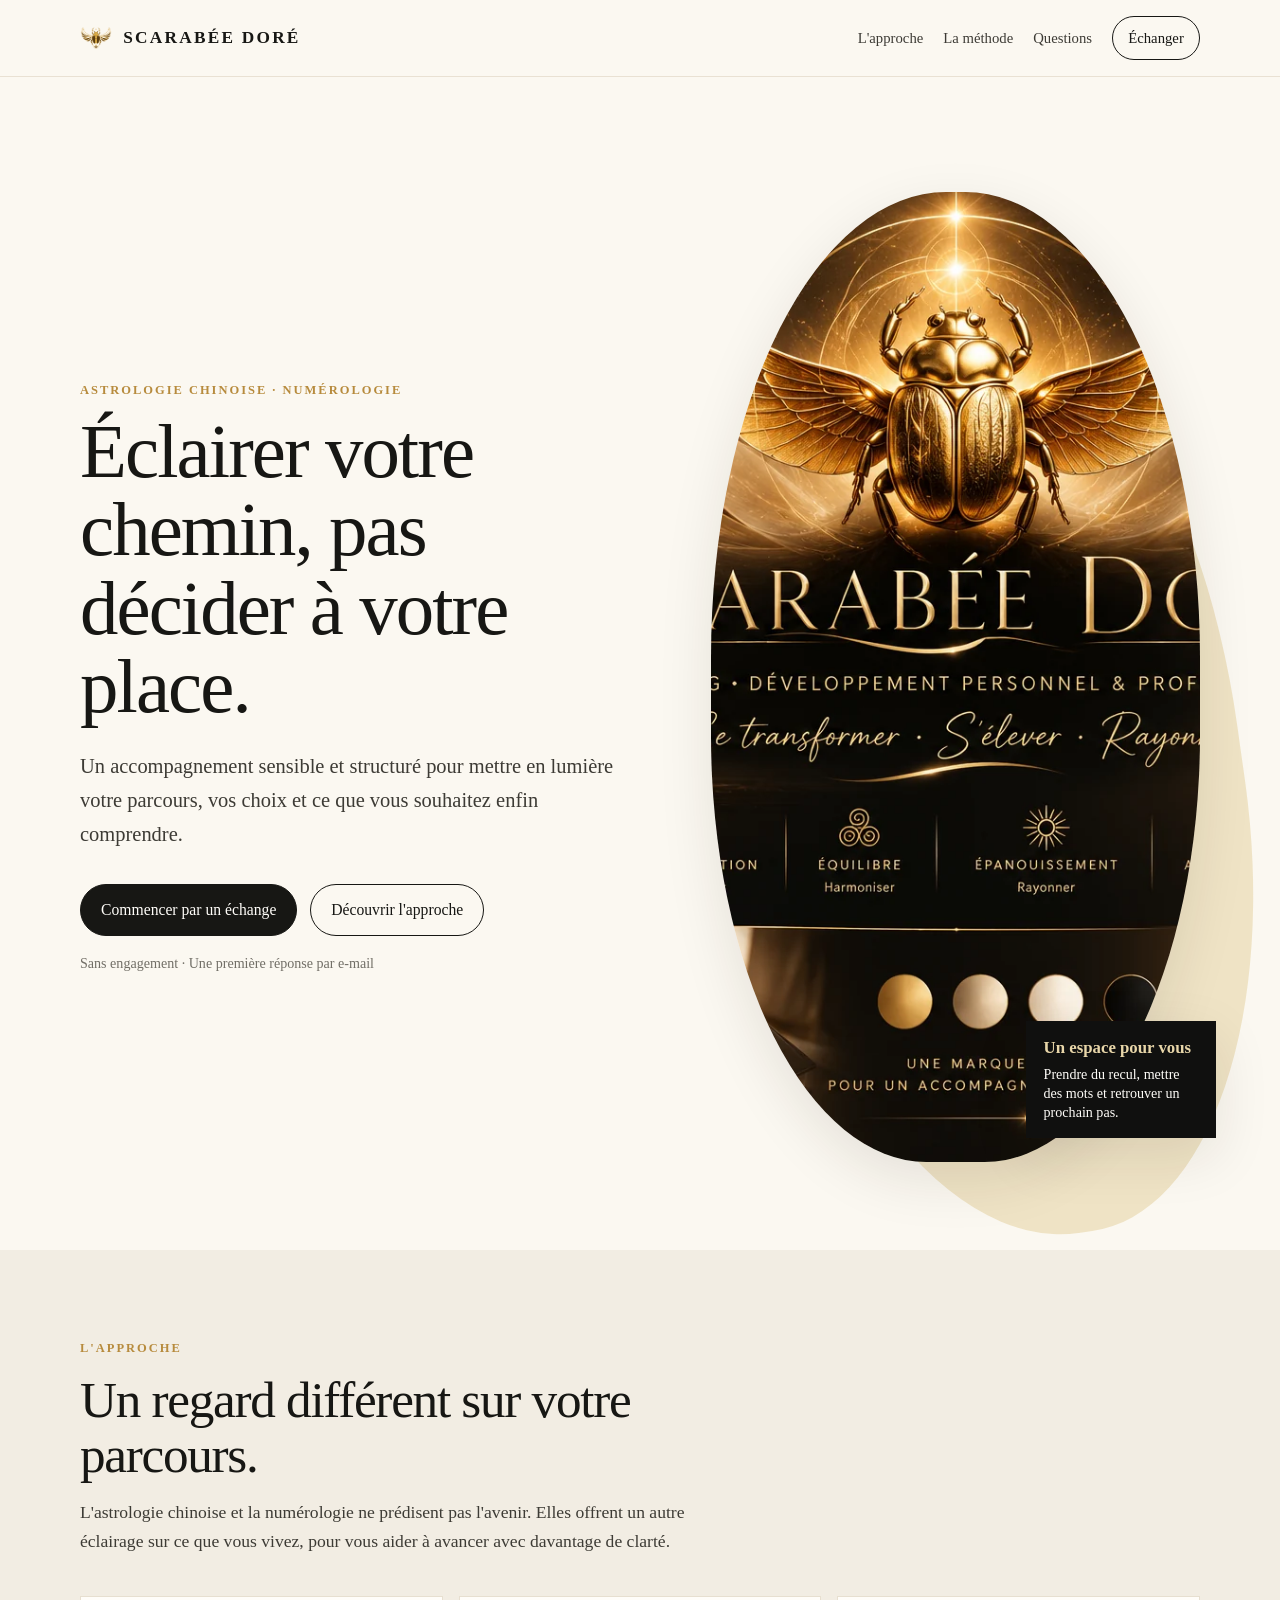
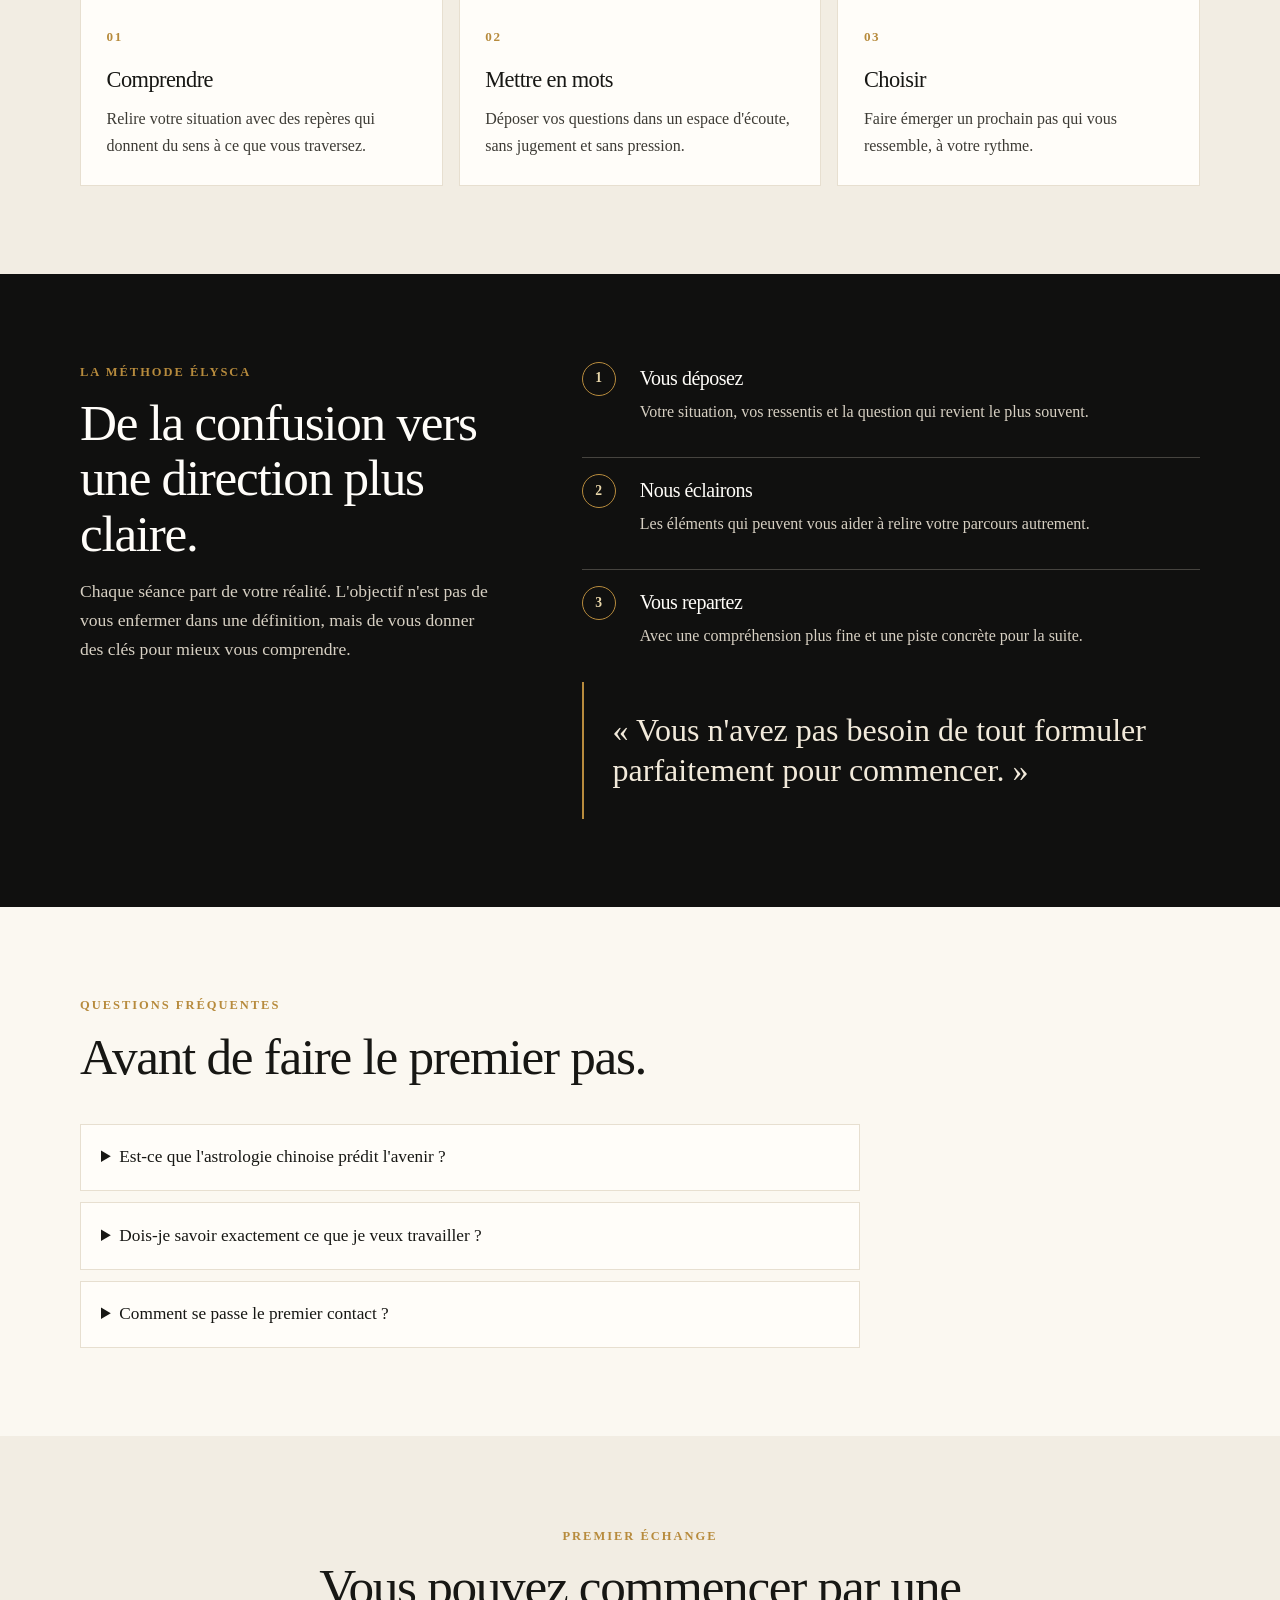
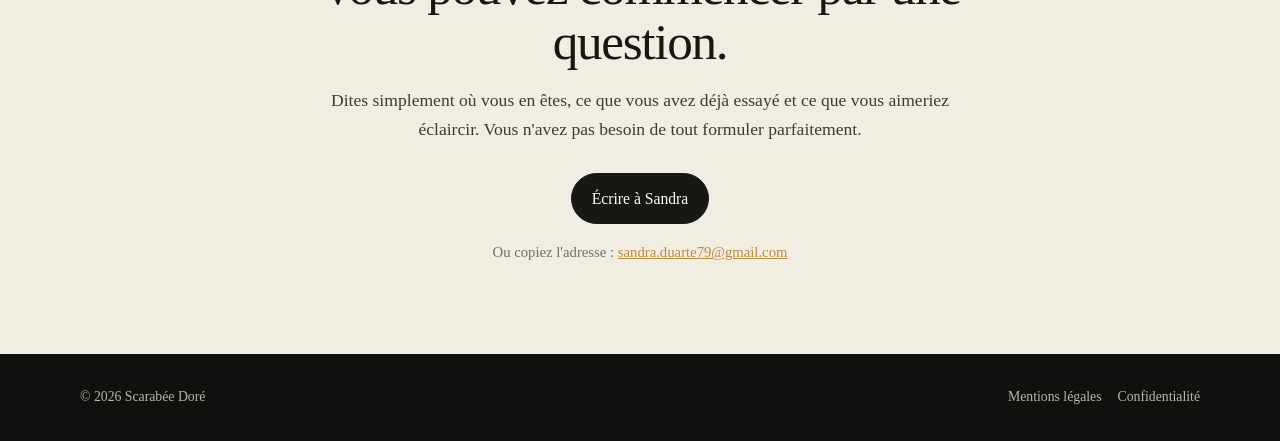
==== index.html @ 7c67c853 "Perfectionne la vitrine Scarabée Doré" ====
<!DOCTYPE html>
<html lang="fr">
<head>
  <meta charset="UTF-8">
  <meta name="viewport" content="width=device-width, initial-scale=1.0">
  <title>Scarabée Doré — Éclairer votre chemin</title>
  <meta name="description" content="Scarabée Doré vous accompagne avec l'astrologie chinoise et la numérologie pour mettre en lumière votre parcours, vos choix et vos prochaines étapes.">
  <meta name="theme-color" content="#10100f">
  <meta property="og:title" content="Scarabée Doré — Éclairer votre chemin">
  <meta property="og:description" content="Un accompagnement sensible et structuré pour mieux comprendre où vous en êtes et ce que vous souhaitez éclaircir.">
  <meta property="og:type" content="website">
  <meta property="og:url" content="https://scarabeedore.github.io/">
  <meta property="og:image" content="https://scarabeedore.github.io/assets/scarabee-univers.webp">
  <meta name="twitter:card" content="summary_large_image">
  <link rel="canonical" href="https://scarabeedore.github.io/">
  <link rel="icon" href="assets/scarabee-icon.png" type="image/png">

  <style>
    :root {
      --ink: #171714;
      --ink-soft: #3d3b35;
      --muted: #716e66;
      --gold: #b78b3d;
      --gold-light: #e8d6a9;
      --cream: #fbf8f1;
      --paper: #fffdf9;
      --line: #e7dfd0;
      --dark: #10100f;
      --max: 1120px;
      --shadow: 0 18px 55px rgba(37, 28, 15, .10);
    }

    *, *::before, *::after { box-sizing: border-box; }
    html { scroll-behavior: smooth; }
    body {
      margin: 0;
      color: var(--ink);
      background: var(--cream);
      font-family: Georgia, 'Times New Roman', serif;
      line-height: 1.65;
      text-rendering: optimizeLegibility;
    }
    img { max-width: 100%; display: block; }
    a { color: inherit; }
    a:focus-visible, button:focus-visible, summary:focus-visible {
      outline: 3px solid var(--gold);
      outline-offset: 4px;
    }
    .skip-link {
      position: absolute;
      top: -4rem;
      left: 1rem;
      z-index: 10;
      padding: .7rem 1rem;
      background: var(--gold);
      color: var(--dark);
      text-decoration: none;
      font-weight: 700;
    }
    .skip-link:focus { top: 1rem; }
    .container { width: min(var(--max), calc(100% - 2.5rem)); margin: 0 auto; }

    .site-header {
      position: sticky;
      top: 0;
      z-index: 5;
      background: rgba(251, 248, 241, .92);
      border-bottom: 1px solid rgba(231, 223, 208, .9);
      backdrop-filter: blur(12px);
    }
    .header-inner {
      min-height: 76px;
      display: flex;
      align-items: center;
      justify-content: space-between;
      gap: 1.5rem;
    }
    .brand {
      display: inline-flex;
      align-items: center;
      gap: .7rem;
      color: var(--ink);
      text-decoration: none;
      font-size: 1.08rem;
      font-weight: 700;
      letter-spacing: .13em;
      text-transform: uppercase;
      white-space: nowrap;
    }
    .brand img { width: 32px; height: 32px; object-fit: contain; }
    .main-nav { display: flex; align-items: center; gap: 1.25rem; font-size: .92rem; }
    .main-nav a { color: var(--ink-soft); text-decoration: none; }
    .main-nav a:hover { color: var(--gold); }
    .nav-cta {
      padding: .55rem .95rem;
      border: 1px solid var(--ink);
      border-radius: 999px;
      color: var(--ink) !important;
    }
    .nav-cta:hover { background: var(--ink); color: var(--cream) !important; }

    .hero { padding: clamp(4rem, 9vw, 8rem) 0 5.5rem; overflow: hidden; }
    .hero-grid { display: grid; grid-template-columns: 1.05fr .95fr; align-items: center; gap: clamp(2.5rem, 7vw, 6rem); }
    .eyebrow {
      margin: 0 0 .8rem;
      color: var(--gold);
      font-size: .78rem;
      font-weight: 700;
      letter-spacing: .16em;
      text-transform: uppercase;
    }
    h1, h2, h3 { font-weight: 400; letter-spacing: -.025em; }
    h1 { max-width: 720px; margin: 0; font-size: clamp(2.7rem, 6vw, 5.3rem); line-height: 1.02; }
    .hero-copy { max-width: 620px; margin: 1.5rem 0 0; color: var(--ink-soft); font-size: clamp(1.08rem, 2vw, 1.28rem); }
    .hero-actions { display: flex; flex-wrap: wrap; gap: .8rem; margin-top: 2rem; }
    .button {
      display: inline-flex;
      align-items: center;
      justify-content: center;
      min-height: 48px;
      padding: .75rem 1.25rem;
      border: 1px solid var(--ink);
      border-radius: 999px;
      text-decoration: none;
      font: inherit;
      font-size: .98rem;
      transition: transform .2s ease, background .2s ease, color .2s ease;
    }
    .button:hover { transform: translateY(-2px); }
    .button-primary { background: var(--ink); color: var(--paper); }
    .button-primary:hover { background: var(--gold); border-color: var(--gold); color: var(--dark); }
    .button-secondary { color: var(--ink); }
    .button-secondary:hover { background: var(--paper); }
    .hero-note { margin: 1rem 0 0; color: var(--muted); font-size: .88rem; }
    .hero-art { position: relative; }
    .hero-art::before { content: ''; position: absolute; inset: 8% -8% -8% 8%; background: var(--gold-light); border-radius: 48% 52% 45% 55%; transform: rotate(-8deg); opacity: .6; }
    .hero-art img { position: relative; width: 100%; aspect-ratio: 1 / 1.08; object-fit: cover; border-radius: 48% 48% 44% 44%; box-shadow: var(--shadow); }
    .hero-badge { position: absolute; right: -1rem; bottom: 1.5rem; z-index: 1; max-width: 190px; padding: 1rem 1.1rem; background: var(--dark); color: var(--paper); font-size: .88rem; line-height: 1.35; box-shadow: var(--shadow); }
    .hero-badge strong { display: block; margin-bottom: .35rem; color: var(--gold-light); font-size: 1.05rem; }

    .section { padding: 5.5rem 0; }
    .section-tinted { background: #f2ede3; }
    .section-dark { background: var(--dark); color: var(--paper); }
    .section-heading { max-width: 680px; margin-bottom: 2.5rem; }
    h2 { margin: 0; font-size: clamp(2rem, 4vw, 3.2rem); line-height: 1.08; }
    .lead { max-width: 650px; margin: 1rem 0 0; color: var(--ink-soft); font-size: 1.1rem; }
    .section-dark .lead { color: #d7d0c3; }
    .cards { display: grid; grid-template-columns: repeat(3, 1fr); gap: 1rem; }
    .card { padding: 1.6rem; background: var(--paper); border: 1px solid var(--line); }
    .card-number { color: var(--gold); font-size: .82rem; font-weight: 700; letter-spacing: .12em; }
    .card h3 { margin: .8rem 0 .45rem; font-size: 1.4rem; }
    .card p { margin: 0; color: var(--ink-soft); }
    .method-grid { display: grid; grid-template-columns: .8fr 1.2fr; gap: clamp(2rem, 7vw, 7rem); align-items: start; }
    .method-list { display: grid; gap: 1rem; }
    .method-step { display: grid; grid-template-columns: 42px 1fr; gap: 1rem; padding: 1rem 0; border-top: 1px solid rgba(231, 223, 208, .25); }
    .method-step:first-child { border-top: 0; padding-top: 0; }
    .method-step b { display: grid; width: 34px; height: 34px; place-items: center; border: 1px solid var(--gold); border-radius: 50%; color: var(--gold-light); font-size: .85rem; }
    .method-step h3 { margin: 0 0 .25rem; font-size: 1.25rem; }
    .method-step p { margin: 0; color: #d7d0c3; }
    .quote { margin: 0; padding: 1.8rem; border-left: 2px solid var(--gold); color: #f2eadb; font-size: clamp(1.35rem, 3vw, 2rem); line-height: 1.25; }

    .faq { max-width: 780px; display: grid; gap: .7rem; }
    details { padding: 1.15rem 1.25rem; background: var(--paper); border: 1px solid var(--line); }
    summary { cursor: pointer; font-size: 1.08rem; }
    details p { margin: .8rem 0 0; color: var(--ink-soft); }
    .contact { padding: clamp(3.5rem, 7vw, 6rem) 0; text-align: center; }
    .contact .section-heading { margin: 0 auto 1.8rem; }
    .contact .lead { margin-left: auto; margin-right: auto; }
    .contact-email { margin: 1rem 0 0; color: var(--muted); font-size: .92rem; }
    .copy-email { padding: 0; border: 0; background: transparent; color: var(--gold); cursor: pointer; font: inherit; text-decoration: underline; }
    .copy-email:hover { color: var(--ink); }

    footer { padding: 2rem 0; background: var(--dark); color: #bcb5a8; font-size: .86rem; }
    .footer-inner { display: flex; justify-content: space-between; gap: 1rem; align-items: center; }
    footer p { margin: 0; }
    footer nav { display: flex; gap: 1rem; }
    footer a { color: inherit; text-decoration: none; }
    footer a:hover { color: var(--gold-light); }

    @media (max-width: 800px) {
      .main-nav a:not(.nav-cta) { display: none; }
      .hero-grid, .method-grid { grid-template-columns: 1fr; }
      .hero { padding-top: 4rem; }
      .hero-art { max-width: 520px; margin: 1rem auto 0; }
      .cards { grid-template-columns: 1fr; }
      .card { padding: 1.35rem; }
    }
    @media (max-width: 520px) {
      .container { width: min(var(--max), calc(100% - 1.5rem)); }
      .header-inner { min-height: 68px; }
      .brand { font-size: .9rem; letter-spacing: .1em; }
      .brand img { width: 27px; height: 27px; }
      .nav-cta { padding: .45rem .7rem; font-size: .82rem; }
      .hero-actions .button { width: 100%; }
      .hero-badge { right: .5rem; bottom: .75rem; }
      .footer-inner { align-items: flex-start; flex-direction: column; }
    }
    @media (prefers-reduced-motion: reduce) {
      html { scroll-behavior: auto; }
      .button { transition: none; }
      .button:hover { transform: none; }
    }
  </style>

  <script type="application/ld+json">
  {
    "@context": "https://schema.org",
    "@type": "ProfessionalService",
    "name": "Scarabée Doré",
    "url": "https://scarabeedore.github.io/",
    "email": "sandra.duarte79@gmail.com",
    "description": "Accompagnement en astrologie chinoise et numérologie."
  }
  </script>
</head>
<body>
  <a class="skip-link" href="#contenu">Aller au contenu</a>

  <header class="site-header">
    <div class="container header-inner">
      <a class="brand" href="index.html" aria-label="Scarabée Doré, accueil">
        <img src="assets/scarabee-icon.png" alt="">
        <span>Scarabée Doré</span>
      </a>
      <nav class="main-nav" aria-label="Navigation principale">
        <a href="#approche">L'approche</a>
        <a href="#methode">La méthode</a>
        <a href="#faq">Questions</a>
        <a class="nav-cta" href="#contact">Échanger</a>
      </nav>
    </div>
  </header>

  <main id="contenu">
    <section class="hero" aria-labelledby="hero-title">
      <div class="container hero-grid">
        <div>
          <p class="eyebrow">Astrologie chinoise · Numérologie</p>
          <h1 id="hero-title">Éclairer votre chemin, pas décider à votre place.</h1>
          <p class="hero-copy">Un accompagnement sensible et structuré pour mettre en lumière votre parcours, vos choix et ce que vous souhaitez enfin comprendre.</p>
          <div class="hero-actions">
            <a class="button button-primary" href="mailto:sandra.duarte79@gmail.com?subject=Premier%20%C3%A9change%20Scarab%C3%A9e%20Dor%C3%A9&body=Bonjour%20Sandra%2C%0A%0AJe%20vous%20%C3%A9cris%20suite%20%C3%A0%20la%20lecture%20de%20votre%20site.%0A%0AO%C3%B9%20j'en%20suis%20aujourd'hui%20%3A%0ACe%20que%20j'aimerais%20%C3%A9claircir%20%3A%0A%0A%C3%80%20bient%C3%B4t%2C">Commencer par un échange</a>
            <a class="button button-secondary" href="#approche">Découvrir l'approche</a>
          </div>
          <p class="hero-note">Sans engagement · Une première réponse par e-mail</p>
        </div>
        <div class="hero-art">
          <img src="assets/scarabee-univers.webp" alt="Univers visuel de Scarabée Doré" width="900" height="970">
          <div class="hero-badge"><strong>Un espace pour vous</strong>Prendre du recul, mettre des mots et retrouver un prochain pas.</div>
        </div>
      </div>
    </section>

    <section id="approche" class="section section-tinted" aria-labelledby="approche-title">
      <div class="container">
        <div class="section-heading">
          <p class="eyebrow">L'approche</p>
          <h2 id="approche-title">Un regard différent sur votre parcours.</h2>
          <p class="lead">L'astrologie chinoise et la numérologie ne prédisent pas l'avenir. Elles offrent un autre éclairage sur ce que vous vivez, pour vous aider à avancer avec davantage de clarté.</p>
        </div>
        <div class="cards">
          <article class="card"><span class="card-number">01</span><h3>Comprendre</h3><p>Relire votre situation avec des repères qui donnent du sens à ce que vous traversez.</p></article>
          <article class="card"><span class="card-number">02</span><h3>Mettre en mots</h3><p>Déposer vos questions dans un espace d'écoute, sans jugement et sans pression.</p></article>
          <article class="card"><span class="card-number">03</span><h3>Choisir</h3><p>Faire émerger un prochain pas qui vous ressemble, à votre rythme.</p></article>
        </div>
      </div>
    </section>

    <section id="methode" class="section section-dark" aria-labelledby="methode-title">
      <div class="container method-grid">
        <div>
          <p class="eyebrow">La méthode ÉLYSCA</p>
          <h2 id="methode-title">De la confusion vers une direction plus claire.</h2>
          <p class="lead">Chaque séance part de votre réalité. L'objectif n'est pas de vous enfermer dans une définition, mais de vous donner des clés pour mieux vous comprendre.</p>
        </div>
        <div class="method-list">
          <div class="method-step"><b>1</b><div><h3>Vous déposez</h3><p>Votre situation, vos ressentis et la question qui revient le plus souvent.</p></div></div>
          <div class="method-step"><b>2</b><div><h3>Nous éclairons</h3><p>Les éléments qui peuvent vous aider à relire votre parcours autrement.</p></div></div>
          <div class="method-step"><b>3</b><div><h3>Vous repartez</h3><p>Avec une compréhension plus fine et une piste concrète pour la suite.</p></div></div>
          <blockquote class="quote">« Vous n'avez pas besoin de tout formuler parfaitement pour commencer. »</blockquote>
        </div>
      </div>
    </section>

    <section id="faq" class="section" aria-labelledby="faq-title">
      <div class="container">
        <div class="section-heading">
          <p class="eyebrow">Questions fréquentes</p>
          <h2 id="faq-title">Avant de faire le premier pas.</h2>
        </div>
        <div class="faq">
          <details><summary>Est-ce que l'astrologie chinoise prédit l'avenir ?</summary><p>Non. Elle sert ici de grille de lecture et de réflexion. Vous restez libre de vos décisions et de votre chemin.</p></details>
          <details><summary>Dois-je savoir exactement ce que je veux travailler ?</summary><p>Non. Quelques lignes sur ce que vous vivez ou ce que vous aimeriez éclaircir suffisent pour commencer.</p></details>
          <details><summary>Comment se passe le premier contact ?</summary><p>Vous pouvez écrire par e-mail. Une réponse vous sera apportée avec les modalités adaptées avant tout engagement.</p></details>
        </div>
      </div>
    </section>

    <section id="contact" class="contact section-tinted" aria-labelledby="contact-title">
      <div class="container">
        <div class="section-heading">
          <p class="eyebrow">Premier échange</p>
          <h2 id="contact-title">Vous pouvez commencer par une question.</h2>
          <p class="lead">Dites simplement où vous en êtes, ce que vous avez déjà essayé et ce que vous aimeriez éclaircir. Vous n'avez pas besoin de tout formuler parfaitement.</p>
        </div>
        <a class="button button-primary" href="mailto:sandra.duarte79@gmail.com?subject=Premier%20%C3%A9change%20Scarab%C3%A9e%20Dor%C3%A9&body=Bonjour%20Sandra%2C%0A%0AJe%20vous%20%C3%A9cris%20suite%20%C3%A0%20la%20lecture%20de%20votre%20site.%0A%0AO%C3%B9%20j'en%20suis%20aujourd'hui%20%3A%0ACe%20que%20j'aimerais%20%C3%A9claircir%20%3A%0A%0A%C3%80%20bient%C3%B4t%2C">Écrire à Sandra</a>
        <p class="contact-email">Ou copiez l'adresse : <button type="button" class="copy-email" data-email="sandra.duarte79@gmail.com">sandra.duarte79@gmail.com</button></p>
      </div>
    </section>
  </main>

  <footer>
    <div class="container footer-inner">
      <p>© <span id="year">2026</span> Scarabée Doré</p>
      <nav aria-label="Liens secondaires"><a href="mentions-legales.html">Mentions légales</a><a href="confidentialite.html">Confidentialité</a></nav>
    </div>
  </footer>

  <script>
    document.getElementById('year').textContent = new Date().getFullYear();
    document.querySelectorAll('.copy-email').forEach(function (button) {
      button.addEventListener('click', function () {
        var email = button.dataset.email;
        var copied = function () {
          var original = button.textContent;
          button.textContent = 'Adresse copiée !';
          setTimeout(function () { button.textContent = original; }, 2000);
        };
        if (navigator.clipboard && window.isSecureContext) {
          navigator.clipboard.writeText(email).then(copied).catch(function () { window.prompt('Copiez cette adresse :', email); });
        } else {
          window.prompt('Copiez cette adresse :', email);
        }
      });
    });
  </script>
</body>
</html>
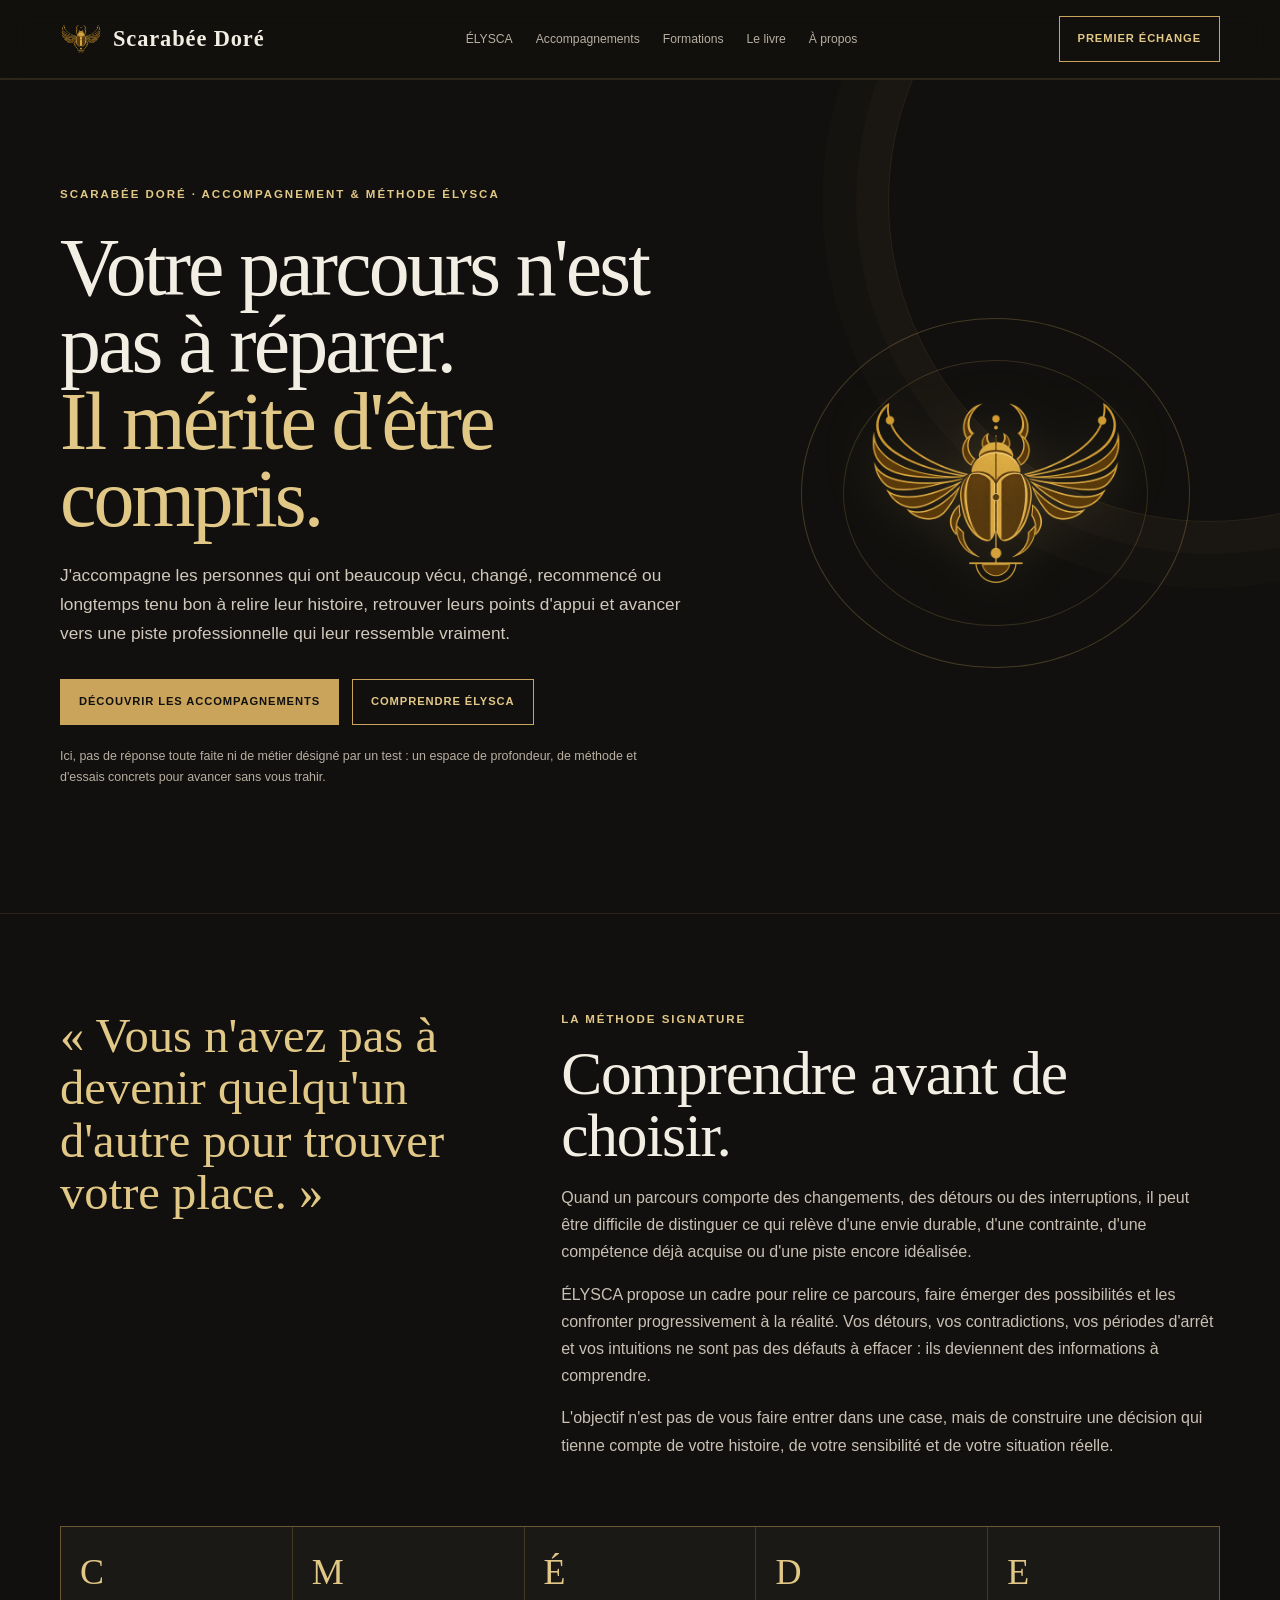
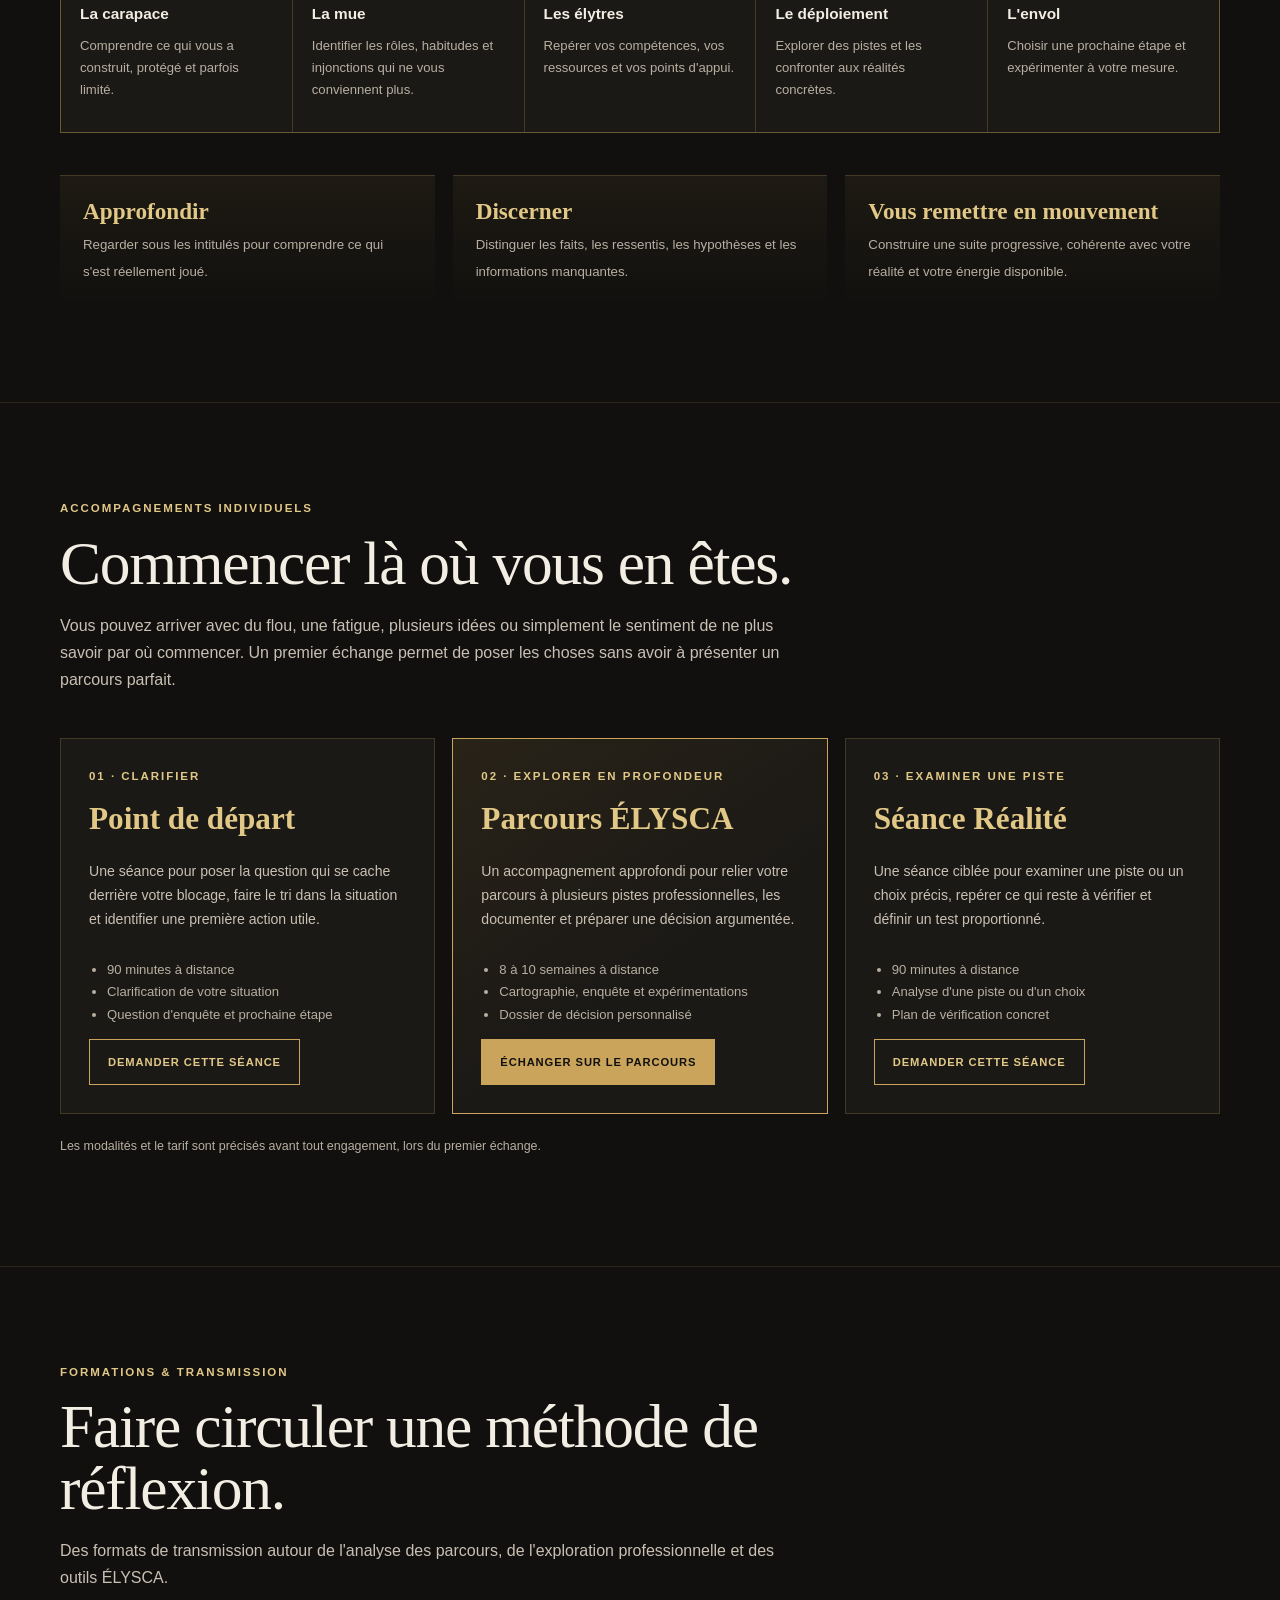
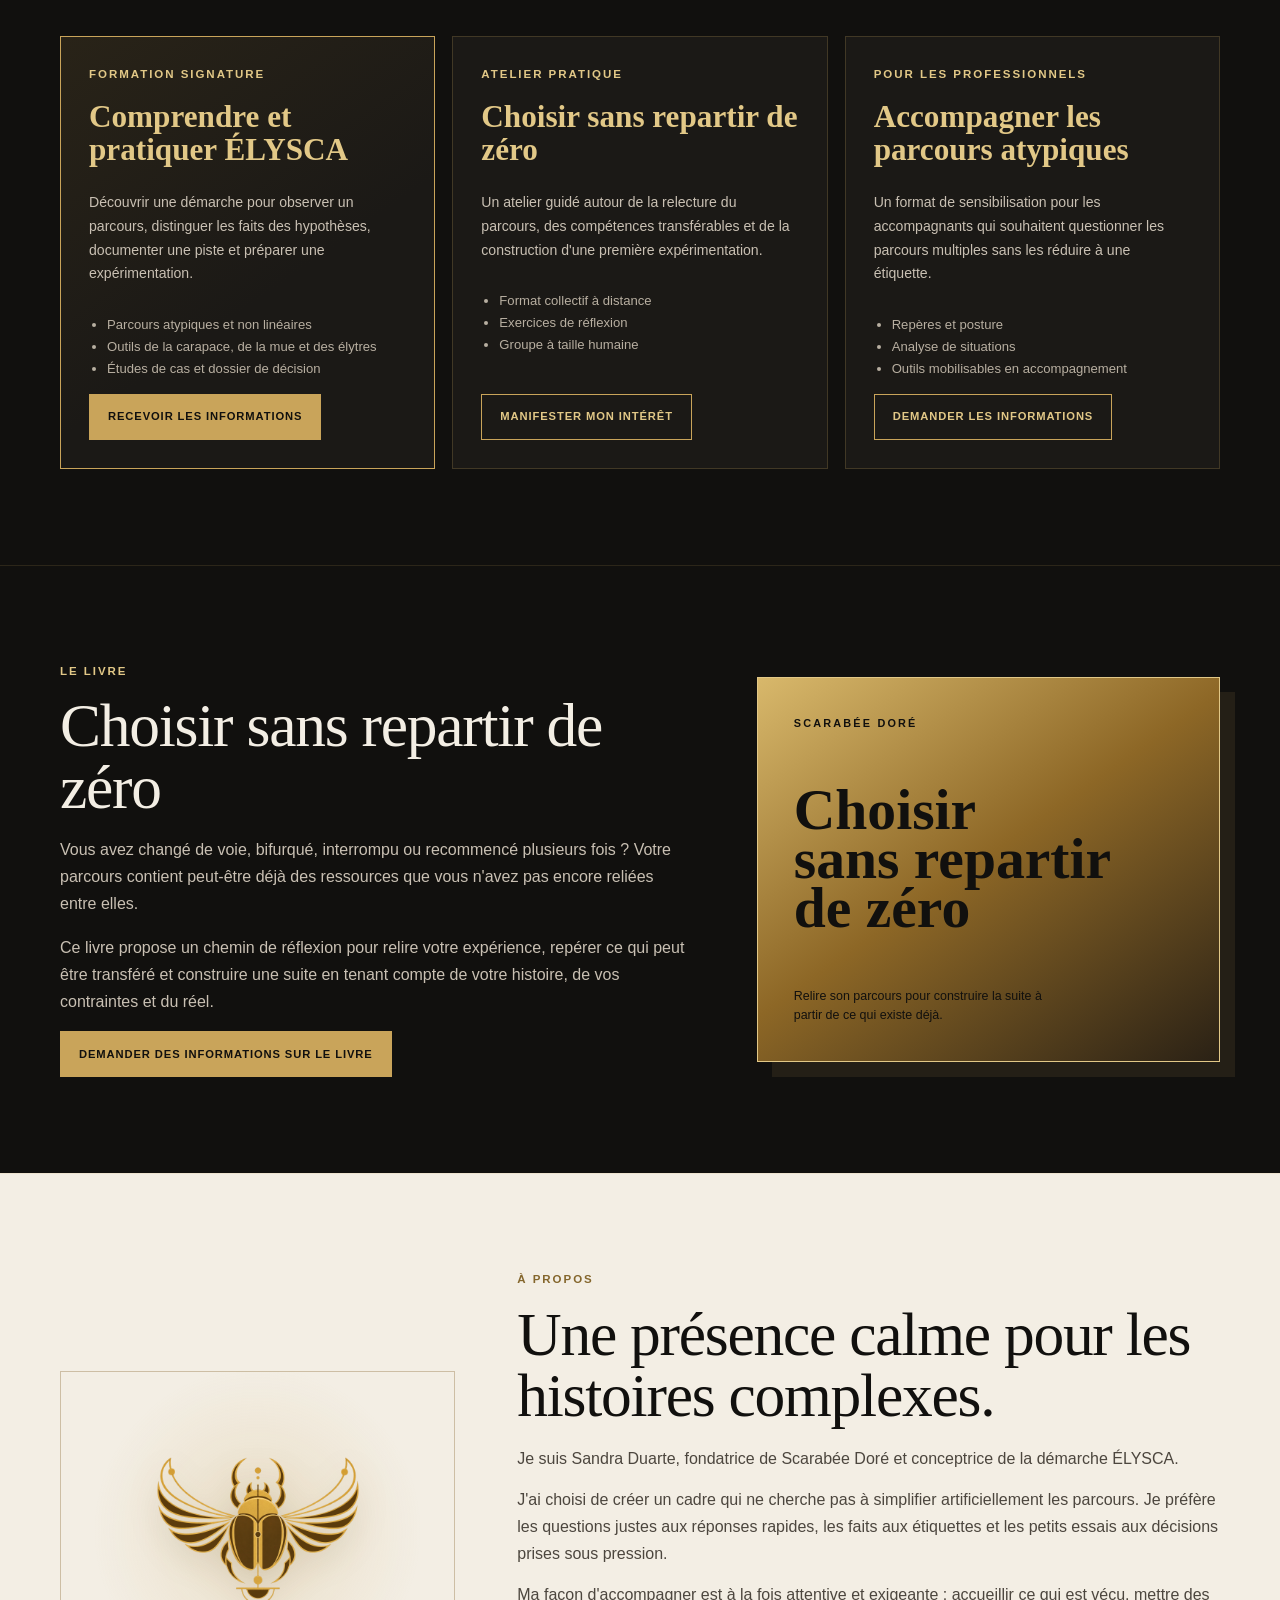
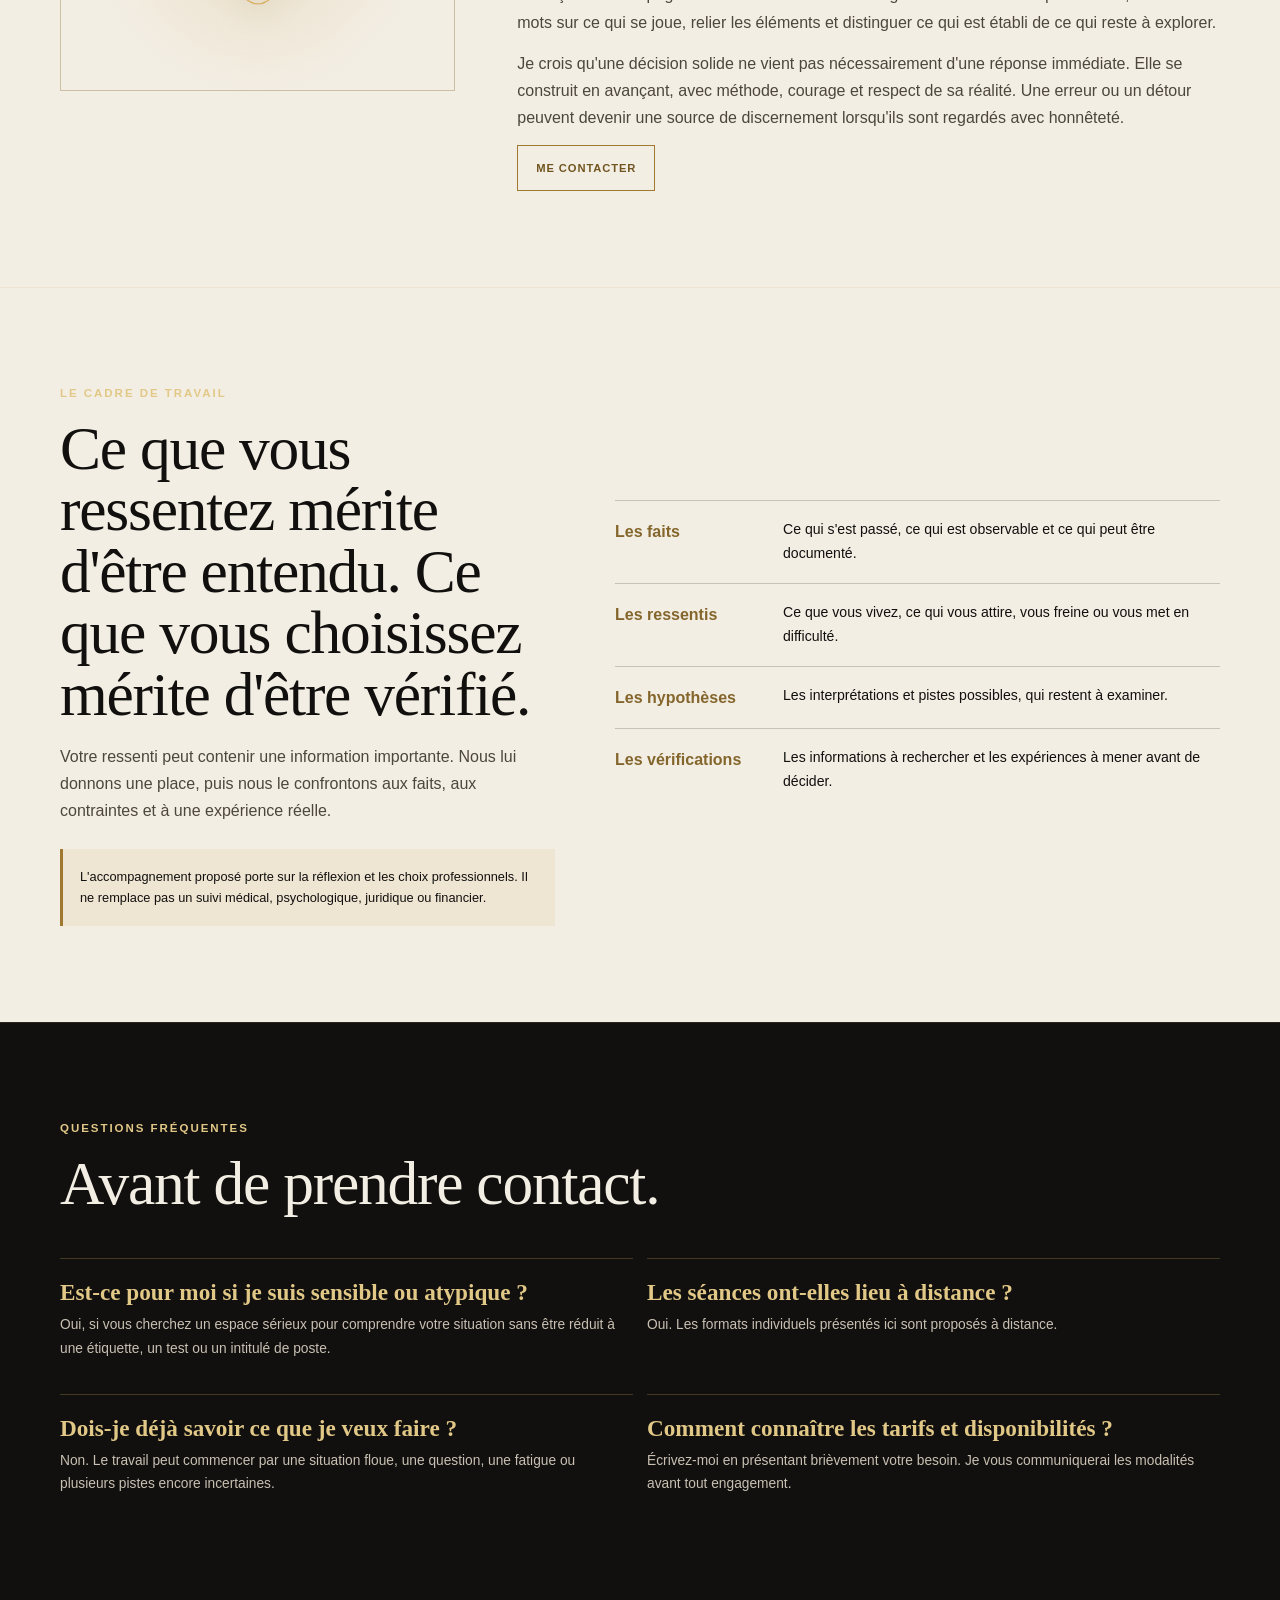
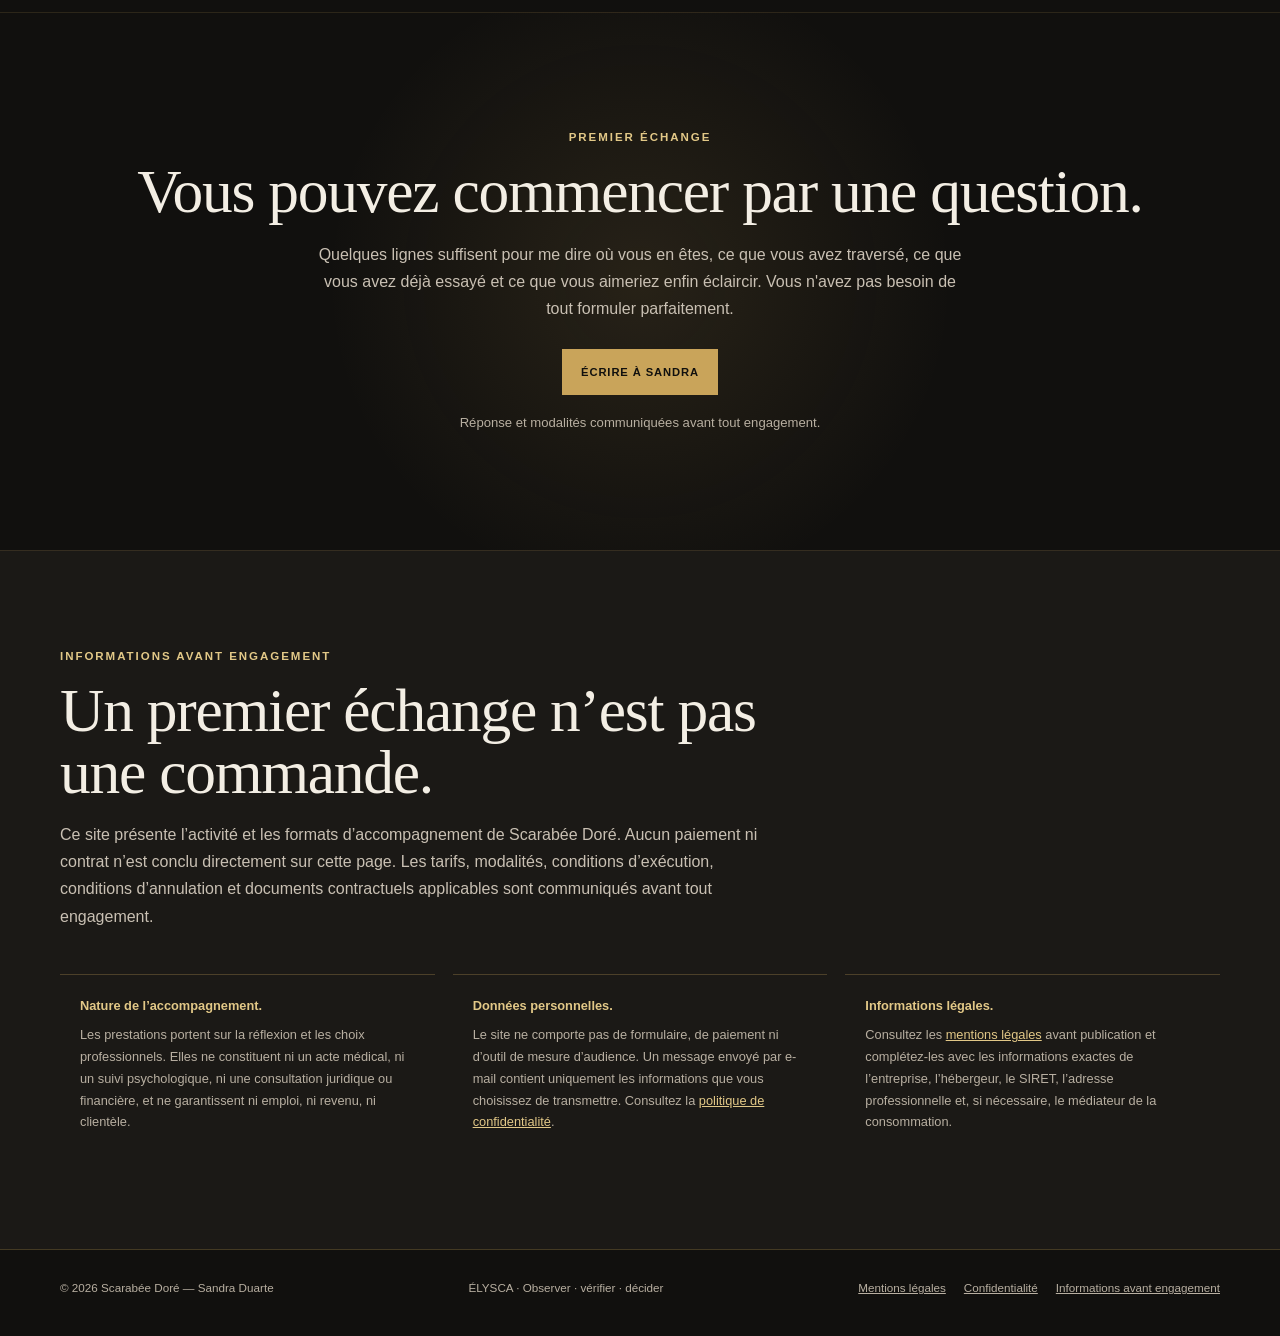
==== commit b423530c: "Restaure le site profil depuis l archive" ====
--- a/index.html
+++ b/index.html
@@ -1,338 +1,161 @@
-<!DOCTYPE html>
+<!doctype html>
 <html lang="fr">
 <head>
-  <meta charset="UTF-8">
-  <meta name="viewport" content="width=device-width, initial-scale=1.0">
-  <title>Scarabée Doré — Éclairer votre chemin</title>
-  <meta name="description" content="Scarabée Doré vous accompagne avec l'astrologie chinoise et la numérologie pour mettre en lumière votre parcours, vos choix et vos prochaines étapes.">
-  <meta name="theme-color" content="#10100f">
-  <meta property="og:title" content="Scarabée Doré — Éclairer votre chemin">
-  <meta property="og:description" content="Un accompagnement sensible et structuré pour mieux comprendre où vous en êtes et ce que vous souhaitez éclaircir.">
-  <meta property="og:type" content="website">
-  <meta property="og:url" content="https://scarabeedore.github.io/">
-  <meta property="og:image" content="https://scarabeedore.github.io/assets/scarabee-univers.webp">
-  <meta name="twitter:card" content="summary_large_image">
-  <link rel="canonical" href="https://scarabeedore.github.io/">
-  <link rel="icon" href="assets/scarabee-icon.png" type="image/png">
-
+  <meta charset="utf-8">
+  <meta name="viewport" content="width=device-width, initial-scale=1">
+  <meta name="description" content="Scarabée Doré accompagne les parcours professionnels atypiques avec ÉLYSCA : comprendre son parcours, explorer des pistes et décider à partir d'éléments concrets.">
+  <meta name="theme-color" content="#11100e">
+  <title>Scarabée Doré — Comprendre avant de choisir</title>
+  <link rel="icon" type="image/png" href="assets/scarabee-icon.png">
   <style>
-    :root {
-      --ink: #171714;
-      --ink-soft: #3d3b35;
-      --muted: #716e66;
-      --gold: #b78b3d;
-      --gold-light: #e8d6a9;
-      --cream: #fbf8f1;
-      --paper: #fffdf9;
-      --line: #e7dfd0;
-      --dark: #10100f;
-      --max: 1120px;
-      --shadow: 0 18px 55px rgba(37, 28, 15, .10);
-    }
-
-    *, *::before, *::after { box-sizing: border-box; }
-    html { scroll-behavior: smooth; }
-    body {
-      margin: 0;
-      color: var(--ink);
-      background: var(--cream);
-      font-family: Georgia, 'Times New Roman', serif;
-      line-height: 1.65;
-      text-rendering: optimizeLegibility;
-    }
-    img { max-width: 100%; display: block; }
-    a { color: inherit; }
-    a:focus-visible, button:focus-visible, summary:focus-visible {
-      outline: 3px solid var(--gold);
-      outline-offset: 4px;
-    }
-    .skip-link {
-      position: absolute;
-      top: -4rem;
-      left: 1rem;
-      z-index: 10;
-      padding: .7rem 1rem;
-      background: var(--gold);
-      color: var(--dark);
-      text-decoration: none;
-      font-weight: 700;
-    }
-    .skip-link:focus { top: 1rem; }
-    .container { width: min(var(--max), calc(100% - 2.5rem)); margin: 0 auto; }
-
-    .site-header {
-      position: sticky;
-      top: 0;
-      z-index: 5;
-      background: rgba(251, 248, 241, .92);
-      border-bottom: 1px solid rgba(231, 223, 208, .9);
-      backdrop-filter: blur(12px);
-    }
-    .header-inner {
-      min-height: 76px;
-      display: flex;
-      align-items: center;
-      justify-content: space-between;
-      gap: 1.5rem;
-    }
-    .brand {
-      display: inline-flex;
-      align-items: center;
-      gap: .7rem;
-      color: var(--ink);
-      text-decoration: none;
-      font-size: 1.08rem;
-      font-weight: 700;
-      letter-spacing: .13em;
-      text-transform: uppercase;
-      white-space: nowrap;
-    }
-    .brand img { width: 32px; height: 32px; object-fit: contain; }
-    .main-nav { display: flex; align-items: center; gap: 1.25rem; font-size: .92rem; }
-    .main-nav a { color: var(--ink-soft); text-decoration: none; }
-    .main-nav a:hover { color: var(--gold); }
-    .nav-cta {
-      padding: .55rem .95rem;
-      border: 1px solid var(--ink);
-      border-radius: 999px;
-      color: var(--ink) !important;
-    }
-    .nav-cta:hover { background: var(--ink); color: var(--cream) !important; }
-
-    .hero { padding: clamp(4rem, 9vw, 8rem) 0 5.5rem; overflow: hidden; }
-    .hero-grid { display: grid; grid-template-columns: 1.05fr .95fr; align-items: center; gap: clamp(2.5rem, 7vw, 6rem); }
-    .eyebrow {
-      margin: 0 0 .8rem;
-      color: var(--gold);
-      font-size: .78rem;
-      font-weight: 700;
-      letter-spacing: .16em;
-      text-transform: uppercase;
-    }
-    h1, h2, h3 { font-weight: 400; letter-spacing: -.025em; }
-    h1 { max-width: 720px; margin: 0; font-size: clamp(2.7rem, 6vw, 5.3rem); line-height: 1.02; }
-    .hero-copy { max-width: 620px; margin: 1.5rem 0 0; color: var(--ink-soft); font-size: clamp(1.08rem, 2vw, 1.28rem); }
-    .hero-actions { display: flex; flex-wrap: wrap; gap: .8rem; margin-top: 2rem; }
-    .button {
-      display: inline-flex;
-      align-items: center;
-      justify-content: center;
-      min-height: 48px;
-      padding: .75rem 1.25rem;
-      border: 1px solid var(--ink);
-      border-radius: 999px;
-      text-decoration: none;
-      font: inherit;
-      font-size: .98rem;
-      transition: transform .2s ease, background .2s ease, color .2s ease;
-    }
-    .button:hover { transform: translateY(-2px); }
-    .button-primary { background: var(--ink); color: var(--paper); }
-    .button-primary:hover { background: var(--gold); border-color: var(--gold); color: var(--dark); }
-    .button-secondary { color: var(--ink); }
-    .button-secondary:hover { background: var(--paper); }
-    .hero-note { margin: 1rem 0 0; color: var(--muted); font-size: .88rem; }
-    .hero-art { position: relative; }
-    .hero-art::before { content: ''; position: absolute; inset: 8% -8% -8% 8%; background: var(--gold-light); border-radius: 48% 52% 45% 55%; transform: rotate(-8deg); opacity: .6; }
-    .hero-art img { position: relative; width: 100%; aspect-ratio: 1 / 1.08; object-fit: cover; border-radius: 48% 48% 44% 44%; box-shadow: var(--shadow); }
-    .hero-badge { position: absolute; right: -1rem; bottom: 1.5rem; z-index: 1; max-width: 190px; padding: 1rem 1.1rem; background: var(--dark); color: var(--paper); font-size: .88rem; line-height: 1.35; box-shadow: var(--shadow); }
-    .hero-badge strong { display: block; margin-bottom: .35rem; color: var(--gold-light); font-size: 1.05rem; }
-
-    .section { padding: 5.5rem 0; }
-    .section-tinted { background: #f2ede3; }
-    .section-dark { background: var(--dark); color: var(--paper); }
-    .section-heading { max-width: 680px; margin-bottom: 2.5rem; }
-    h2 { margin: 0; font-size: clamp(2rem, 4vw, 3.2rem); line-height: 1.08; }
-    .lead { max-width: 650px; margin: 1rem 0 0; color: var(--ink-soft); font-size: 1.1rem; }
-    .section-dark .lead { color: #d7d0c3; }
-    .cards { display: grid; grid-template-columns: repeat(3, 1fr); gap: 1rem; }
-    .card { padding: 1.6rem; background: var(--paper); border: 1px solid var(--line); }
-    .card-number { color: var(--gold); font-size: .82rem; font-weight: 700; letter-spacing: .12em; }
-    .card h3 { margin: .8rem 0 .45rem; font-size: 1.4rem; }
-    .card p { margin: 0; color: var(--ink-soft); }
-    .method-grid { display: grid; grid-template-columns: .8fr 1.2fr; gap: clamp(2rem, 7vw, 7rem); align-items: start; }
-    .method-list { display: grid; gap: 1rem; }
-    .method-step { display: grid; grid-template-columns: 42px 1fr; gap: 1rem; padding: 1rem 0; border-top: 1px solid rgba(231, 223, 208, .25); }
-    .method-step:first-child { border-top: 0; padding-top: 0; }
-    .method-step b { display: grid; width: 34px; height: 34px; place-items: center; border: 1px solid var(--gold); border-radius: 50%; color: var(--gold-light); font-size: .85rem; }
-    .method-step h3 { margin: 0 0 .25rem; font-size: 1.25rem; }
-    .method-step p { margin: 0; color: #d7d0c3; }
-    .quote { margin: 0; padding: 1.8rem; border-left: 2px solid var(--gold); color: #f2eadb; font-size: clamp(1.35rem, 3vw, 2rem); line-height: 1.25; }
-
-    .faq { max-width: 780px; display: grid; gap: .7rem; }
-    details { padding: 1.15rem 1.25rem; background: var(--paper); border: 1px solid var(--line); }
-    summary { cursor: pointer; font-size: 1.08rem; }
-    details p { margin: .8rem 0 0; color: var(--ink-soft); }
-    .contact { padding: clamp(3.5rem, 7vw, 6rem) 0; text-align: center; }
-    .contact .section-heading { margin: 0 auto 1.8rem; }
-    .contact .lead { margin-left: auto; margin-right: auto; }
-    .contact-email { margin: 1rem 0 0; color: var(--muted); font-size: .92rem; }
-    .copy-email { padding: 0; border: 0; background: transparent; color: var(--gold); cursor: pointer; font: inherit; text-decoration: underline; }
-    .copy-email:hover { color: var(--ink); }
-
-    footer { padding: 2rem 0; background: var(--dark); color: #bcb5a8; font-size: .86rem; }
-    .footer-inner { display: flex; justify-content: space-between; gap: 1rem; align-items: center; }
-    footer p { margin: 0; }
-    footer nav { display: flex; gap: 1rem; }
-    footer a { color: inherit; text-decoration: none; }
-    footer a:hover { color: var(--gold-light); }
-
-    @media (max-width: 800px) {
-      .main-nav a:not(.nav-cta) { display: none; }
-      .hero-grid, .method-grid { grid-template-columns: 1fr; }
-      .hero { padding-top: 4rem; }
-      .hero-art { max-width: 520px; margin: 1rem auto 0; }
-      .cards { grid-template-columns: 1fr; }
-      .card { padding: 1.35rem; }
-    }
-    @media (max-width: 520px) {
-      .container { width: min(var(--max), calc(100% - 1.5rem)); }
-      .header-inner { min-height: 68px; }
-      .brand { font-size: .9rem; letter-spacing: .1em; }
-      .brand img { width: 27px; height: 27px; }
-      .nav-cta { padding: .45rem .7rem; font-size: .82rem; }
-      .hero-actions .button { width: 100%; }
-      .hero-badge { right: .5rem; bottom: .75rem; }
-      .footer-inner { align-items: flex-start; flex-direction: column; }
-    }
-    @media (prefers-reduced-motion: reduce) {
-      html { scroll-behavior: auto; }
-      .button { transition: none; }
-      .button:hover { transform: none; }
-    }
+    :root{--ink:#11100e;--ink2:#1b1916;--paper:#f3eee4;--paper2:#e8dfd0;--gold:#c9a45a;--gold2:#e2c887;--muted:#b8afa1;--line:rgba(201,164,90,.28);--serif:Georgia,'Times New Roman',serif;--sans:Arial,Helvetica,sans-serif}
+    *{box-sizing:border-box}html{scroll-behavior:smooth;scroll-padding-top:95px}body{margin:0;background:var(--ink);color:var(--paper);font-family:var(--sans);line-height:1.7}a{color:inherit}.shell{width:min(1160px,calc(100% - 44px));margin:auto}.eyebrow{color:var(--gold2);font-size:.72rem;letter-spacing:.17em;text-transform:uppercase;font-weight:700}.gold{color:var(--gold2)}.serif{font-family:var(--serif)}
+    header{position:sticky;top:0;z-index:50;background:rgba(17,16,14,.94);backdrop-filter:blur(14px);border-bottom:1px solid rgba(201,164,90,.16)}.nav{min-height:78px;display:flex;align-items:center;justify-content:space-between;gap:24px}.brand{display:flex;align-items:center;gap:11px;text-decoration:none;white-space:nowrap}.brand img{width:42px;height:42px;object-fit:contain}.brand strong{font:600 1.4rem var(--serif);letter-spacing:.04em}.nav-links{display:flex;align-items:center;gap:23px;font-size:.76rem;color:var(--muted)}.nav-links a{text-decoration:none}.nav-links a:hover,.nav-links a:focus-visible{color:var(--gold2)}.nav-cta,.button{display:inline-flex;align-items:center;justify-content:center;min-height:46px;padding:11px 18px;border:1px solid var(--gold);color:var(--gold2);text-decoration:none;text-transform:uppercase;letter-spacing:.08em;font-size:.7rem;font-weight:700;transition:background .2s,color .2s,transform .2s}.nav-cta:hover,.button:hover{background:var(--gold);color:var(--ink);transform:translateY(-2px)}.button.filled{background:var(--gold);color:var(--ink)}.button.filled:hover{background:var(--gold2)}.menu-toggle{display:none;background:transparent;color:var(--gold2);border:1px solid var(--line);padding:10px 12px;font:600 .75rem var(--sans);letter-spacing:.08em;text-transform:uppercase}
+    .hero{position:relative;overflow:hidden;padding:105px 0 112px}.hero:before{content:'';position:absolute;width:640px;height:640px;border:1px solid rgba(201,164,90,.13);border-radius:50%;right:-250px;top:-200px;box-shadow:0 0 0 32px rgba(201,164,90,.025),0 0 0 66px rgba(201,164,90,.018)}.hero-grid{display:grid;grid-template-columns:1.18fr .82fr;gap:66px;align-items:center;position:relative}.hero h1{font:500 clamp(3.25rem,6.4vw,6.1rem)/.94 var(--serif);letter-spacing:-.035em;margin:24px 0;max-width:760px}.hero-copy{max-width:680px;color:#d1c8bc;font-size:1.08rem}.hero-actions{display:flex;flex-wrap:wrap;gap:13px;margin-top:30px}.hero-note{margin-top:21px;color:var(--muted);font-size:.78rem;max-width:610px}.seal{min-height:410px;display:grid;place-items:center;position:relative}.seal:before,.seal:after{content:'';position:absolute;border:1px solid var(--line);border-radius:50%;inset:30px}.seal:after{inset:72px;border-color:rgba(201,164,90,.2)}.seal img{position:relative;width:min(270px,72%);filter:drop-shadow(0 0 26px rgba(201,164,90,.2))}
+    section{padding:96px 0;border-top:1px solid rgba(201,164,90,.15)}h2{font:500 clamp(2.5rem,4.8vw,4rem)/1 var(--serif);margin:14px 0 18px;letter-spacing:-.02em}.section-heading{max-width:760px;margin-bottom:44px}.section-intro{color:#c9c0b3;font-size:1rem;max-width:720px}.manifesto{display:grid;grid-template-columns:.8fr 1.2fr;gap:62px;align-items:start}.manifesto blockquote{font:500 clamp(2rem,3.8vw,3.45rem)/1.08 var(--serif);margin:0;color:var(--gold2)}.manifesto p{color:#c9c0b3;margin:0 0 15px}.manifesto strong{color:var(--paper)}
+    .steps{display:grid;grid-template-columns:repeat(5,1fr);gap:1px;background:var(--line);border:1px solid var(--line);margin-top:52px}.step{background:var(--ink2);padding:24px 19px;min-height:205px}.step-letter{font:500 2.25rem var(--serif);color:var(--gold2)}.step h3{font-size:.96rem;margin:8px 0;color:var(--paper)}.step p{font-size:.82rem;color:var(--muted);margin:0}
+    .proof-strip{display:grid;grid-template-columns:repeat(3,1fr);gap:18px;margin-top:42px}.proof{padding:22px 23px;border-top:1px solid var(--line);background:linear-gradient(180deg,rgba(201,164,90,.07),transparent)}.proof strong{display:block;color:var(--gold2);font:600 1.45rem var(--serif);margin-bottom:5px}.proof span{font-size:.83rem;color:var(--muted)}
+    .cards{display:grid;grid-template-columns:repeat(3,1fr);gap:17px}.card{display:flex;flex-direction:column;padding:28px;background:var(--ink2);border:1px solid rgba(201,164,90,.22);min-height:330px}.card.featured{border-color:var(--gold);background:linear-gradient(145deg,rgba(201,164,90,.13),var(--ink2) 58%)}.card h3{font:600 1.95rem/1.05 var(--serif);color:var(--gold2);margin:17px 0 10px}.card p{color:#c9c0b3;font-size:.88rem}.card ul{padding-left:18px;color:var(--muted);font-size:.82rem}.card .button{align-self:flex-start;margin-top:auto}.small-note{font-size:.78rem;color:var(--muted);margin-top:22px}
+    .about{background:var(--paper);color:var(--ink)}.about .section-intro,.about p{color:#4c463e}.about-grid{display:grid;grid-template-columns:.72fr 1.28fr;gap:62px;align-items:center}.about-mark{min-height:320px;display:grid;place-items:center;border:1px solid rgba(132,102,44,.35);background:radial-gradient(circle,rgba(201,164,90,.22),transparent 65%)}.about-mark img{width:min(220px,65%);filter:drop-shadow(0 8px 16px rgba(80,55,12,.16))}.about h2{color:var(--ink)}.about .eyebrow{color:#84662c}.about p{margin:0 0 14px}.about .button{color:#71551f;border-color:#9e792f}.about .button:hover{background:#9e792f;color:white}
+    .book-feature{display:grid;grid-template-columns:1.15fr .85fr;gap:70px;align-items:center}.book-feature p{color:#c9c0b3;max-width:690px}.book-cover{min-height:385px;padding:36px;display:flex;flex-direction:column;justify-content:space-between;background:linear-gradient(145deg,#d8b86b,#8d6726 48%,#2a2115);border:1px solid var(--gold2);box-shadow:15px 15px 0 rgba(201,164,90,.1);color:var(--ink)}.book-cover span{font-size:.68rem;letter-spacing:.2em;font-weight:700}.book-cover strong{font:600 clamp(2.7rem,4.5vw,4.4rem)/.85 var(--serif)}.book-cover small{max-width:270px;font-size:.78rem;line-height:1.5}
+    .lenses{background:var(--paper);color:var(--ink)}.lenses h2{color:var(--ink)}.lenses .section-intro,.lenses p{color:#4c463e}.lenses-grid{display:grid;grid-template-columns:.9fr 1.1fr;gap:60px;align-items:center}.lens-list{display:grid}.lens{border-top:1px solid rgba(17,16,14,.2);padding:17px 0;display:grid;grid-template-columns:150px 1fr;gap:18px}.lens strong{color:#84662c}.lens span{font-size:.88rem}.disclaimer{margin-top:24px;padding:17px;border-left:3px solid #9e792f;background:rgba(201,164,90,.12);font-size:.8rem}
+    .faq{display:grid;grid-template-columns:1fr 1fr;gap:14px}.faq article{border-top:1px solid var(--line);padding:20px 0}.faq h3{font:600 1.45rem var(--serif);color:var(--gold2);margin:0 0 7px}.faq p{color:#c9c0b3;font-size:.86rem;margin:0}.final-cta{text-align:center;padding:115px 0;background:radial-gradient(circle at center,rgba(201,164,90,.12),transparent 45%)}.final-cta p{max-width:650px;margin:0 auto 27px;color:#c9c0b3}.final-cta .eyebrow{margin-bottom:8px}.contact-line{font-size:.82rem;color:var(--muted);margin-top:17px}.legal-summary{background:var(--ink2)}.legal-notes{display:grid;grid-template-columns:repeat(3,1fr);gap:18px}.legal-notes p{margin:0;padding:20px;border-top:1px solid var(--line);color:var(--muted);font-size:.8rem}.legal-notes strong{display:block;color:var(--gold2);margin-bottom:8px}.legal-notes a{color:var(--gold2)}footer{border-top:1px solid var(--line);padding:28px 0 38px;color:var(--muted);font-size:.73rem}.footer-line{display:flex;justify-content:space-between;gap:18px;flex-wrap:wrap}.footer-links{display:flex;gap:18px;flex-wrap:wrap}.footer-links a{color:var(--muted)}
+    @media(max-width:900px){.hero-grid,.manifesto,.about-grid,.lenses-grid,.book-feature{grid-template-columns:1fr;gap:34px}.seal{min-height:290px;order:-1}.steps{grid-template-columns:repeat(2,1fr)}.cards{grid-template-columns:1fr 1fr}.nav-links{gap:13px}.nav-links a{font-size:.7rem}}
+    @media(max-width:680px){.shell{width:min(100% - 30px,1160px)}.nav{min-height:70px}.brand img{width:36px;height:36px}.brand strong{font-size:1.22rem}.menu-toggle{display:inline-flex}.nav-cta{display:none}.nav-links{display:none;position:absolute;top:70px;left:0;right:0;background:#171512;border-bottom:1px solid var(--line);padding:14px 22px 20px;flex-direction:column;align-items:stretch;gap:0}.nav-links.open{display:flex}.nav-links a{padding:12px 4px;border-bottom:1px solid rgba(201,164,90,.12);font-size:.82rem}.hero{padding:64px 0 76px}.hero-grid{gap:10px}.hero h1{font-size:clamp(3.15rem,14vw,4.5rem)}.seal{min-height:235px}.seal:before{inset:18px 40px}.seal:after{inset:47px 68px}.seal img{width:170px}.hero-copy{font-size:.98rem}.hero-actions{flex-direction:column;align-items:stretch}.button{width:100%;text-align:center}.steps,.cards,.proof-strip,.faq,.legal-notes{grid-template-columns:1fr}section{padding:72px 0}.step{min-height:0}.lens{grid-template-columns:1fr;gap:4px}.book-cover{min-height:320px}.final-cta{padding:82px 0}.footer-line{flex-direction:column}}
+    @media(prefers-reduced-motion:reduce){html{scroll-behavior:auto}*,*:before,*:after{transition:none!important}}
   </style>
-
-  <script type="application/ld+json">
-  {
-    "@context": "https://schema.org",
-    "@type": "ProfessionalService",
-    "name": "Scarabée Doré",
-    "url": "https://scarabeedore.github.io/",
-    "email": "sandra.duarte79@gmail.com",
-    "description": "Accompagnement en astrologie chinoise et numérologie."
-  }
-  </script>
 </head>
 <body>
-  <a class="skip-link" href="#contenu">Aller au contenu</a>
+<header>
+  <div class="shell nav">
+    <a class="brand" href="#accueil" aria-label="Scarabée Doré, accueil"><img src="assets/scarabee-icon.png" alt=""><strong>Scarabée Doré</strong></a>
+    <nav class="nav-links" id="navigation-principale" aria-label="Navigation principale">
+      <a href="#methode">ÉLYSCA</a><a href="#accompagnements">Accompagnements</a><a href="#formations">Formations</a><a href="#livre">Le livre</a><a href="#apropos">À propos</a>
+    </nav>
+    <a class="nav-cta" href="mailto:sandra.duarte79@gmail.com?subject=Premier%20%C3%A9change%20Scarab%C3%A9e%20Dor%C3%A9">Premier échange</a>
+    <button class="menu-toggle" type="button" aria-expanded="false" aria-controls="navigation-principale">Menu</button>
+  </div>
+</header>
+<main>
+  <section class="hero" id="accueil">
+    <div class="shell hero-grid">
+      <div>
+        <div class="eyebrow">Scarabée Doré · Accompagnement & méthode ÉLYSCA</div>
+        <h1>Votre parcours n'est pas à réparer.<br><span class="gold">Il mérite d'être compris.</span></h1>
+        <p class="hero-copy">J'accompagne les personnes qui ont beaucoup vécu, changé, recommencé ou longtemps tenu bon à relire leur histoire, retrouver leurs points d'appui et avancer vers une piste professionnelle qui leur ressemble vraiment.</p>
+        <div class="hero-actions"><a class="button filled" href="#accompagnements">Découvrir les accompagnements</a><a class="button" href="#methode">Comprendre ÉLYSCA</a></div>
+        <p class="hero-note">Ici, pas de réponse toute faite ni de métier désigné par un test : un espace de profondeur, de méthode et d'essais concrets pour avancer sans vous trahir.</p>
+      </div>
+      <div class="seal"><img src="assets/scarabee-icon.png" alt="Emblème doré de Scarabée Doré"></div>
+    </div>
+  </section>
 
-  <header class="site-header">
-    <div class="container header-inner">
-      <a class="brand" href="index.html" aria-label="Scarabée Doré, accueil">
-        <img src="assets/scarabee-icon.png" alt="">
-        <span>Scarabée Doré</span>
-      </a>
-      <nav class="main-nav" aria-label="Navigation principale">
-        <a href="#approche">L'approche</a>
-        <a href="#methode">La méthode</a>
-        <a href="#faq">Questions</a>
-        <a class="nav-cta" href="#contact">Échanger</a>
-      </nav>
+  <section id="methode">
+    <div class="shell">
+      <div class="manifesto">
+        <blockquote>« Vous n'avez pas à devenir quelqu'un d'autre pour trouver votre place. »</blockquote>
+        <div><div class="eyebrow">La méthode signature</div><h2>Comprendre avant de choisir.</h2><p>Quand un parcours comporte des changements, des détours ou des interruptions, il peut être difficile de distinguer ce qui relève d'une envie durable, d'une contrainte, d'une compétence déjà acquise ou d'une piste encore idéalisée.</p><p>ÉLYSCA propose un cadre pour relire ce parcours, faire émerger des possibilités et les confronter progressivement à la réalité. Vos détours, vos contradictions, vos périodes d'arrêt et vos intuitions ne sont pas des défauts à effacer : ils deviennent des informations à comprendre.</p><p>L'objectif n'est pas de vous faire entrer dans une case, mais de construire une décision qui tienne compte de votre histoire, de votre sensibilité et de votre situation réelle.</p></div>
+      </div>
+      <div class="steps" aria-label="Les cinq mouvements de la démarche ÉLYSCA">
+        <article class="step"><span class="step-letter">C</span><h3>La carapace</h3><p>Comprendre ce qui vous a construit, protégé et parfois limité.</p></article>
+        <article class="step"><span class="step-letter">M</span><h3>La mue</h3><p>Identifier les rôles, habitudes et injonctions qui ne vous conviennent plus.</p></article>
+        <article class="step"><span class="step-letter">É</span><h3>Les élytres</h3><p>Repérer vos compétences, vos ressources et vos points d'appui.</p></article>
+        <article class="step"><span class="step-letter">D</span><h3>Le déploiement</h3><p>Explorer des pistes et les confronter aux réalités concrètes.</p></article>
+        <article class="step"><span class="step-letter">E</span><h3>L'envol</h3><p>Choisir une prochaine étape et expérimenter à votre mesure.</p></article>
+      </div>
+      <div class="proof-strip">
+        <div class="proof"><strong>Approfondir</strong><span>Regarder sous les intitulés pour comprendre ce qui s'est réellement joué.</span></div>
+        <div class="proof"><strong>Discerner</strong><span>Distinguer les faits, les ressentis, les hypothèses et les informations manquantes.</span></div>
+        <div class="proof"><strong>Vous remettre en mouvement</strong><span>Construire une suite progressive, cohérente avec votre réalité et votre énergie disponible.</span></div>
+      </div>
     </div>
-  </header>
+  </section>
 
-  <main id="contenu">
-    <section class="hero" aria-labelledby="hero-title">
-      <div class="container hero-grid">
-        <div>
-          <p class="eyebrow">Astrologie chinoise · Numérologie</p>
-          <h1 id="hero-title">Éclairer votre chemin, pas décider à votre place.</h1>
-          <p class="hero-copy">Un accompagnement sensible et structuré pour mettre en lumière votre parcours, vos choix et ce que vous souhaitez enfin comprendre.</p>
-          <div class="hero-actions">
-            <a class="button button-primary" href="mailto:sandra.duarte79@gmail.com?subject=Premier%20%C3%A9change%20Scarab%C3%A9e%20Dor%C3%A9&body=Bonjour%20Sandra%2C%0A%0AJe%20vous%20%C3%A9cris%20suite%20%C3%A0%20la%20lecture%20de%20votre%20site.%0A%0AO%C3%B9%20j'en%20suis%20aujourd'hui%20%3A%0ACe%20que%20j'aimerais%20%C3%A9claircir%20%3A%0A%0A%C3%80%20bient%C3%B4t%2C">Commencer par un échange</a>
-            <a class="button button-secondary" href="#approche">Découvrir l'approche</a>
-          </div>
-          <p class="hero-note">Sans engagement · Une première réponse par e-mail</p>
-        </div>
-        <div class="hero-art">
-          <img src="assets/scarabee-univers.webp" alt="Univers visuel de Scarabée Doré" width="900" height="970">
-          <div class="hero-badge"><strong>Un espace pour vous</strong>Prendre du recul, mettre des mots et retrouver un prochain pas.</div>
-        </div>
+  <section id="accompagnements">
+    <div class="shell">
+      <div class="section-heading"><div class="eyebrow">Accompagnements individuels</div><h2>Commencer là où vous en êtes.</h2><p class="section-intro">Vous pouvez arriver avec du flou, une fatigue, plusieurs idées ou simplement le sentiment de ne plus savoir par où commencer. Un premier échange permet de poser les choses sans avoir à présenter un parcours parfait.</p></div>
+      <div class="cards">
+        <article class="card"><div class="eyebrow">01 · Clarifier</div><h3>Point de départ</h3><p>Une séance pour poser la question qui se cache derrière votre blocage, faire le tri dans la situation et identifier une première action utile.</p><ul><li>90 minutes à distance</li><li>Clarification de votre situation</li><li>Question d'enquête et prochaine étape</li></ul><a class="button" href="mailto:sandra.duarte79@gmail.com?subject=S%C3%A9ance%20Point%20de%20d%C3%A9part">Demander cette séance</a></article>
+        <article class="card featured"><div class="eyebrow">02 · Explorer en profondeur</div><h3>Parcours ÉLYSCA</h3><p>Un accompagnement approfondi pour relier votre parcours à plusieurs pistes professionnelles, les documenter et préparer une décision argumentée.</p><ul><li>8 à 10 semaines à distance</li><li>Cartographie, enquête et expérimentations</li><li>Dossier de décision personnalisé</li></ul><a class="button filled" href="mailto:sandra.duarte79@gmail.com?subject=Parcours%20%C3%89LYSCA">Échanger sur le parcours</a></article>
+        <article class="card"><div class="eyebrow">03 · Examiner une piste</div><h3>Séance Réalité</h3><p>Une séance ciblée pour examiner une piste ou un choix précis, repérer ce qui reste à vérifier et définir un test proportionné.</p><ul><li>90 minutes à distance</li><li>Analyse d'une piste ou d'un choix</li><li>Plan de vérification concret</li></ul><a class="button" href="mailto:sandra.duarte79@gmail.com?subject=S%C3%A9ance%20R%C3%A9alit%C3%A9">Demander cette séance</a></article>
       </div>
-    </section>
+      <p class="small-note">Les modalités et le tarif sont précisés avant tout engagement, lors du premier échange.</p>
+    </div>
+  </section>
 
-    <section id="approche" class="section section-tinted" aria-labelledby="approche-title">
-      <div class="container">
-        <div class="section-heading">
-          <p class="eyebrow">L'approche</p>
-          <h2 id="approche-title">Un regard différent sur votre parcours.</h2>
-          <p class="lead">L'astrologie chinoise et la numérologie ne prédisent pas l'avenir. Elles offrent un autre éclairage sur ce que vous vivez, pour vous aider à avancer avec davantage de clarté.</p>
-        </div>
-        <div class="cards">
-          <article class="card"><span class="card-number">01</span><h3>Comprendre</h3><p>Relire votre situation avec des repères qui donnent du sens à ce que vous traversez.</p></article>
-          <article class="card"><span class="card-number">02</span><h3>Mettre en mots</h3><p>Déposer vos questions dans un espace d'écoute, sans jugement et sans pression.</p></article>
-          <article class="card"><span class="card-number">03</span><h3>Choisir</h3><p>Faire émerger un prochain pas qui vous ressemble, à votre rythme.</p></article>
-        </div>
+  <section id="formations">
+    <div class="shell">
+      <div class="section-heading"><div class="eyebrow">Formations & transmission</div><h2>Faire circuler une méthode de réflexion.</h2><p class="section-intro">Des formats de transmission autour de l'analyse des parcours, de l'exploration professionnelle et des outils ÉLYSCA.</p></div>
+      <div class="cards">
+        <article class="card featured"><div class="eyebrow">Formation signature</div><h3>Comprendre et pratiquer ÉLYSCA</h3><p>Découvrir une démarche pour observer un parcours, distinguer les faits des hypothèses, documenter une piste et préparer une expérimentation.</p><ul><li>Parcours atypiques et non linéaires</li><li>Outils de la carapace, de la mue et des élytres</li><li>Études de cas et dossier de décision</li></ul><a class="button filled" href="mailto:sandra.duarte79@gmail.com?subject=Programme%20formation%20%C3%89LYSCA">Recevoir les informations</a></article>
+        <article class="card"><div class="eyebrow">Atelier pratique</div><h3>Choisir sans repartir de zéro</h3><p>Un atelier guidé autour de la relecture du parcours, des compétences transférables et de la construction d'une première expérimentation.</p><ul><li>Format collectif à distance</li><li>Exercices de réflexion</li><li>Groupe à taille humaine</li></ul><a class="button" href="mailto:sandra.duarte79@gmail.com?subject=Atelier%20Choisir%20sans%20repartir%20de%20z%C3%A9ro">Manifester mon intérêt</a></article>
+        <article class="card"><div class="eyebrow">Pour les professionnels</div><h3>Accompagner les parcours atypiques</h3><p>Un format de sensibilisation pour les accompagnants qui souhaitent questionner les parcours multiples sans les réduire à une étiquette.</p><ul><li>Repères et posture</li><li>Analyse de situations</li><li>Outils mobilisables en accompagnement</li></ul><a class="button" href="mailto:sandra.duarte79@gmail.com?subject=Formation%20parcours%20atypiques">Demander les informations</a></article>
       </div>
-    </section>
+    </div>
+  </section>
 
-    <section id="methode" class="section section-dark" aria-labelledby="methode-title">
-      <div class="container method-grid">
-        <div>
-          <p class="eyebrow">La méthode ÉLYSCA</p>
-          <h2 id="methode-title">De la confusion vers une direction plus claire.</h2>
-          <p class="lead">Chaque séance part de votre réalité. L'objectif n'est pas de vous enfermer dans une définition, mais de vous donner des clés pour mieux vous comprendre.</p>
-        </div>
-        <div class="method-list">
-          <div class="method-step"><b>1</b><div><h3>Vous déposez</h3><p>Votre situation, vos ressentis et la question qui revient le plus souvent.</p></div></div>
-          <div class="method-step"><b>2</b><div><h3>Nous éclairons</h3><p>Les éléments qui peuvent vous aider à relire votre parcours autrement.</p></div></div>
-          <div class="method-step"><b>3</b><div><h3>Vous repartez</h3><p>Avec une compréhension plus fine et une piste concrète pour la suite.</p></div></div>
-          <blockquote class="quote">« Vous n'avez pas besoin de tout formuler parfaitement pour commencer. »</blockquote>
-        </div>
+  <section id="livre">
+    <div class="shell book-feature">
+      <div><div class="eyebrow">Le livre</div><h2>Choisir sans repartir de zéro</h2><p class="section-intro">Vous avez changé de voie, bifurqué, interrompu ou recommencé plusieurs fois ? Votre parcours contient peut-être déjà des ressources que vous n'avez pas encore reliées entre elles.</p><p>Ce livre propose un chemin de réflexion pour relire votre expérience, repérer ce qui peut être transféré et construire une suite en tenant compte de votre histoire, de vos contraintes et du réel.</p><a class="button filled" href="mailto:sandra.duarte79@gmail.com?subject=Informations%20sur%20le%20livre">Demander des informations sur le livre</a></div>
+      <div class="book-cover" role="img" aria-label="Présentation typographique du livre Choisir sans repartir de zéro"><span>SCARABÉE DORÉ</span><strong>Choisir<br>sans repartir<br>de zéro</strong><small>Relire son parcours pour construire la suite à partir de ce qui existe déjà.</small></div>
+    </div>
+  </section>
+
+  <section class="about" id="apropos">
+    <div class="shell about-grid">
+      <div class="about-mark"><img src="assets/scarabee-icon.png" alt="Emblème Scarabée Doré"></div>
+      <div><div class="eyebrow">À propos</div><h2>Une présence calme pour les histoires complexes.</h2><p>Je suis Sandra Duarte, fondatrice de Scarabée Doré et conceptrice de la démarche ÉLYSCA.</p><p>J'ai choisi de créer un cadre qui ne cherche pas à simplifier artificiellement les parcours. Je préfère les questions justes aux réponses rapides, les faits aux étiquettes et les petits essais aux décisions prises sous pression.</p><p>Ma façon d'accompagner est à la fois attentive et exigeante : accueillir ce qui est vécu, mettre des mots sur ce qui se joue, relier les éléments et distinguer ce qui est établi de ce qui reste à explorer.</p><p>Je crois qu'une décision solide ne vient pas nécessairement d'une réponse immédiate. Elle se construit en avançant, avec méthode, courage et respect de sa réalité. Une erreur ou un détour peuvent devenir une source de discernement lorsqu'ils sont regardés avec honnêteté.</p><a class="button" href="mailto:sandra.duarte79@gmail.com?subject=Premier%20%C3%A9change%20avec%20Sandra">Me contacter</a></div>
+    </div>
+  </section>
+
+  <section class="lenses" id="cadre">
+    <div class="shell lenses-grid">
+      <div><div class="eyebrow">Le cadre de travail</div><h2>Ce que vous ressentez mérite d'être entendu. Ce que vous choisissez mérite d'être vérifié.</h2><p class="section-intro">Votre ressenti peut contenir une information importante. Nous lui donnons une place, puis nous le confrontons aux faits, aux contraintes et à une expérience réelle.</p><div class="disclaimer">L'accompagnement proposé porte sur la réflexion et les choix professionnels. Il ne remplace pas un suivi médical, psychologique, juridique ou financier.</div></div>
+      <div class="lens-list">
+        <div class="lens"><strong>Les faits</strong><span>Ce qui s'est passé, ce qui est observable et ce qui peut être documenté.</span></div>
+        <div class="lens"><strong>Les ressentis</strong><span>Ce que vous vivez, ce qui vous attire, vous freine ou vous met en difficulté.</span></div>
+        <div class="lens"><strong>Les hypothèses</strong><span>Les interprétations et pistes possibles, qui restent à examiner.</span></div>
+        <div class="lens"><strong>Les vérifications</strong><span>Les informations à rechercher et les expériences à mener avant de décider.</span></div>
       </div>
-    </section>
+    </div>
+  </section>
 
-    <section id="faq" class="section" aria-labelledby="faq-title">
-      <div class="container">
-        <div class="section-heading">
-          <p class="eyebrow">Questions fréquentes</p>
-          <h2 id="faq-title">Avant de faire le premier pas.</h2>
-        </div>
-        <div class="faq">
-          <details><summary>Est-ce que l'astrologie chinoise prédit l'avenir ?</summary><p>Non. Elle sert ici de grille de lecture et de réflexion. Vous restez libre de vos décisions et de votre chemin.</p></details>
-          <details><summary>Dois-je savoir exactement ce que je veux travailler ?</summary><p>Non. Quelques lignes sur ce que vous vivez ou ce que vous aimeriez éclaircir suffisent pour commencer.</p></details>
-          <details><summary>Comment se passe le premier contact ?</summary><p>Vous pouvez écrire par e-mail. Une réponse vous sera apportée avec les modalités adaptées avant tout engagement.</p></details>
-        </div>
+  <section id="questions">
+    <div class="shell"><div class="section-heading"><div class="eyebrow">Questions fréquentes</div><h2>Avant de prendre contact.</h2></div>
+      <div class="faq">
+        <article><h3>Est-ce pour moi si je suis sensible ou atypique ?</h3><p>Oui, si vous cherchez un espace sérieux pour comprendre votre situation sans être réduit à une étiquette, un test ou un intitulé de poste.</p></article>
+        <article><h3>Les séances ont-elles lieu à distance ?</h3><p>Oui. Les formats individuels présentés ici sont proposés à distance.</p></article>
+        <article><h3>Dois-je déjà savoir ce que je veux faire ?</h3><p>Non. Le travail peut commencer par une situation floue, une question, une fatigue ou plusieurs pistes encore incertaines.</p></article>
+        <article><h3>Comment connaître les tarifs et disponibilités ?</h3><p>Écrivez-moi en présentant brièvement votre besoin. Je vous communiquerai les modalités avant tout engagement.</p></article>
       </div>
-    </section>
+    </div>
+  </section>
 
-    <section id="contact" class="contact section-tinted" aria-labelledby="contact-title">
-      <div class="container">
-        <div class="section-heading">
-          <p class="eyebrow">Premier échange</p>
-          <h2 id="contact-title">Vous pouvez commencer par une question.</h2>
-          <p class="lead">Dites simplement où vous en êtes, ce que vous avez déjà essayé et ce que vous aimeriez éclaircir. Vous n'avez pas besoin de tout formuler parfaitement.</p>
-        </div>
-        <a class="button button-primary" href="mailto:sandra.duarte79@gmail.com?subject=Premier%20%C3%A9change%20Scarab%C3%A9e%20Dor%C3%A9&body=Bonjour%20Sandra%2C%0A%0AJe%20vous%20%C3%A9cris%20suite%20%C3%A0%20la%20lecture%20de%20votre%20site.%0A%0AO%C3%B9%20j'en%20suis%20aujourd'hui%20%3A%0ACe%20que%20j'aimerais%20%C3%A9claircir%20%3A%0A%0A%C3%80%20bient%C3%B4t%2C">Écrire à Sandra</a>
-        <p class="contact-email">Ou copiez l'adresse : <button type="button" class="copy-email" data-email="sandra.duarte79@gmail.com">sandra.duarte79@gmail.com</button></p>
-      </div>
-    </section>
-  </main>
-
-  <footer>
-    <div class="container footer-inner">
-      <p>© <span id="year">2026</span> Scarabée Doré</p>
-      <nav aria-label="Liens secondaires"><a href="mentions-legales.html">Mentions légales</a><a href="confidentialite.html">Confidentialité</a></nav>
+  <section class="final-cta" id="contact">
+    <div class="shell"><div class="eyebrow">Premier échange</div><h2>Vous pouvez commencer par une question.</h2><p>Quelques lignes suffisent pour me dire où vous en êtes, ce que vous avez traversé, ce que vous avez déjà essayé et ce que vous aimeriez enfin éclaircir. Vous n'avez pas besoin de tout formuler parfaitement.</p><a class="button filled" href="mailto:sandra.duarte79@gmail.com?subject=Premier%20%C3%A9change%20Scarab%C3%A9e%20Dor%C3%A9">Écrire à Sandra</a><div class="contact-line">Réponse et modalités communiquées avant tout engagement.</div></div>
+  </section>
+  <section class="legal-summary" id="informations">
+    <div class="shell">
+      <div class="section-heading"><div class="eyebrow">Informations avant engagement</div><h2>Un premier échange n’est pas une commande.</h2><p class="section-intro">Ce site présente l’activité et les formats d’accompagnement de Scarabée Doré. Aucun paiement ni contrat n’est conclu directement sur cette page. Les tarifs, modalités, conditions d’exécution, conditions d’annulation et documents contractuels applicables sont communiqués avant tout engagement.</p></div>
+      <div class="legal-notes"><p><strong>Nature de l’accompagnement.</strong> Les prestations portent sur la réflexion et les choix professionnels. Elles ne constituent ni un acte médical, ni un suivi psychologique, ni une consultation juridique ou financière, et ne garantissent ni emploi, ni revenu, ni clientèle.</p><p><strong>Données personnelles.</strong> Le site ne comporte pas de formulaire, de paiement ni d’outil de mesure d’audience. Un message envoyé par e-mail contient uniquement les informations que vous choisissez de transmettre. Consultez la <a href="confidentialite.html">politique de confidentialité</a>.</p><p><strong>Informations légales.</strong> Consultez les <a href="mentions-legales.html">mentions légales</a> avant publication et complétez-les avec les informations exactes de l’entreprise, l’hébergeur, le SIRET, l’adresse professionnelle et, si nécessaire, le médiateur de la consommation.</p></div>
     </div>
-  </footer>
-
-  <script>
-    document.getElementById('year').textContent = new Date().getFullYear();
-    document.querySelectorAll('.copy-email').forEach(function (button) {
-      button.addEventListener('click', function () {
-        var email = button.dataset.email;
-        var copied = function () {
-          var original = button.textContent;
-          button.textContent = 'Adresse copiée !';
-          setTimeout(function () { button.textContent = original; }, 2000);
-        };
-        if (navigator.clipboard && window.isSecureContext) {
-          navigator.clipboard.writeText(email).then(copied).catch(function () { window.prompt('Copiez cette adresse :', email); });
-        } else {
-          window.prompt('Copiez cette adresse :', email);
-        }
-      });
-    });
-  </script>
+  </section>
+</main>
+<footer><div class="shell footer-line"><span>© 2026 Scarabée Doré — Sandra Duarte</span><span>ÉLYSCA · Observer · vérifier · décider</span><div class="footer-links"><a href="mentions-legales.html">Mentions légales</a><a href="confidentialite.html">Confidentialité</a><a href="#informations">Informations avant engagement</a></div></div></footer>
+<script>
+  const menuButton = document.querySelector('.menu-toggle');
+  const navigation = document.querySelector('.nav-links');
+  menuButton.addEventListener('click', () => {
+    const isOpen = menuButton.getAttribute('aria-expanded') === 'true';
+    menuButton.setAttribute('aria-expanded', String(!isOpen));
+    navigation.classList.toggle('open', !isOpen);
+    menuButton.textContent = isOpen ? 'Menu' : 'Fermer';
+  });
+  navigation.querySelectorAll('a').forEach(link => link.addEventListener('click', () => {
+    navigation.classList.remove('open');
+    menuButton.setAttribute('aria-expanded', 'false');
+    menuButton.textContent = 'Menu';
+  }));
+</script>
 </body>
 </html>
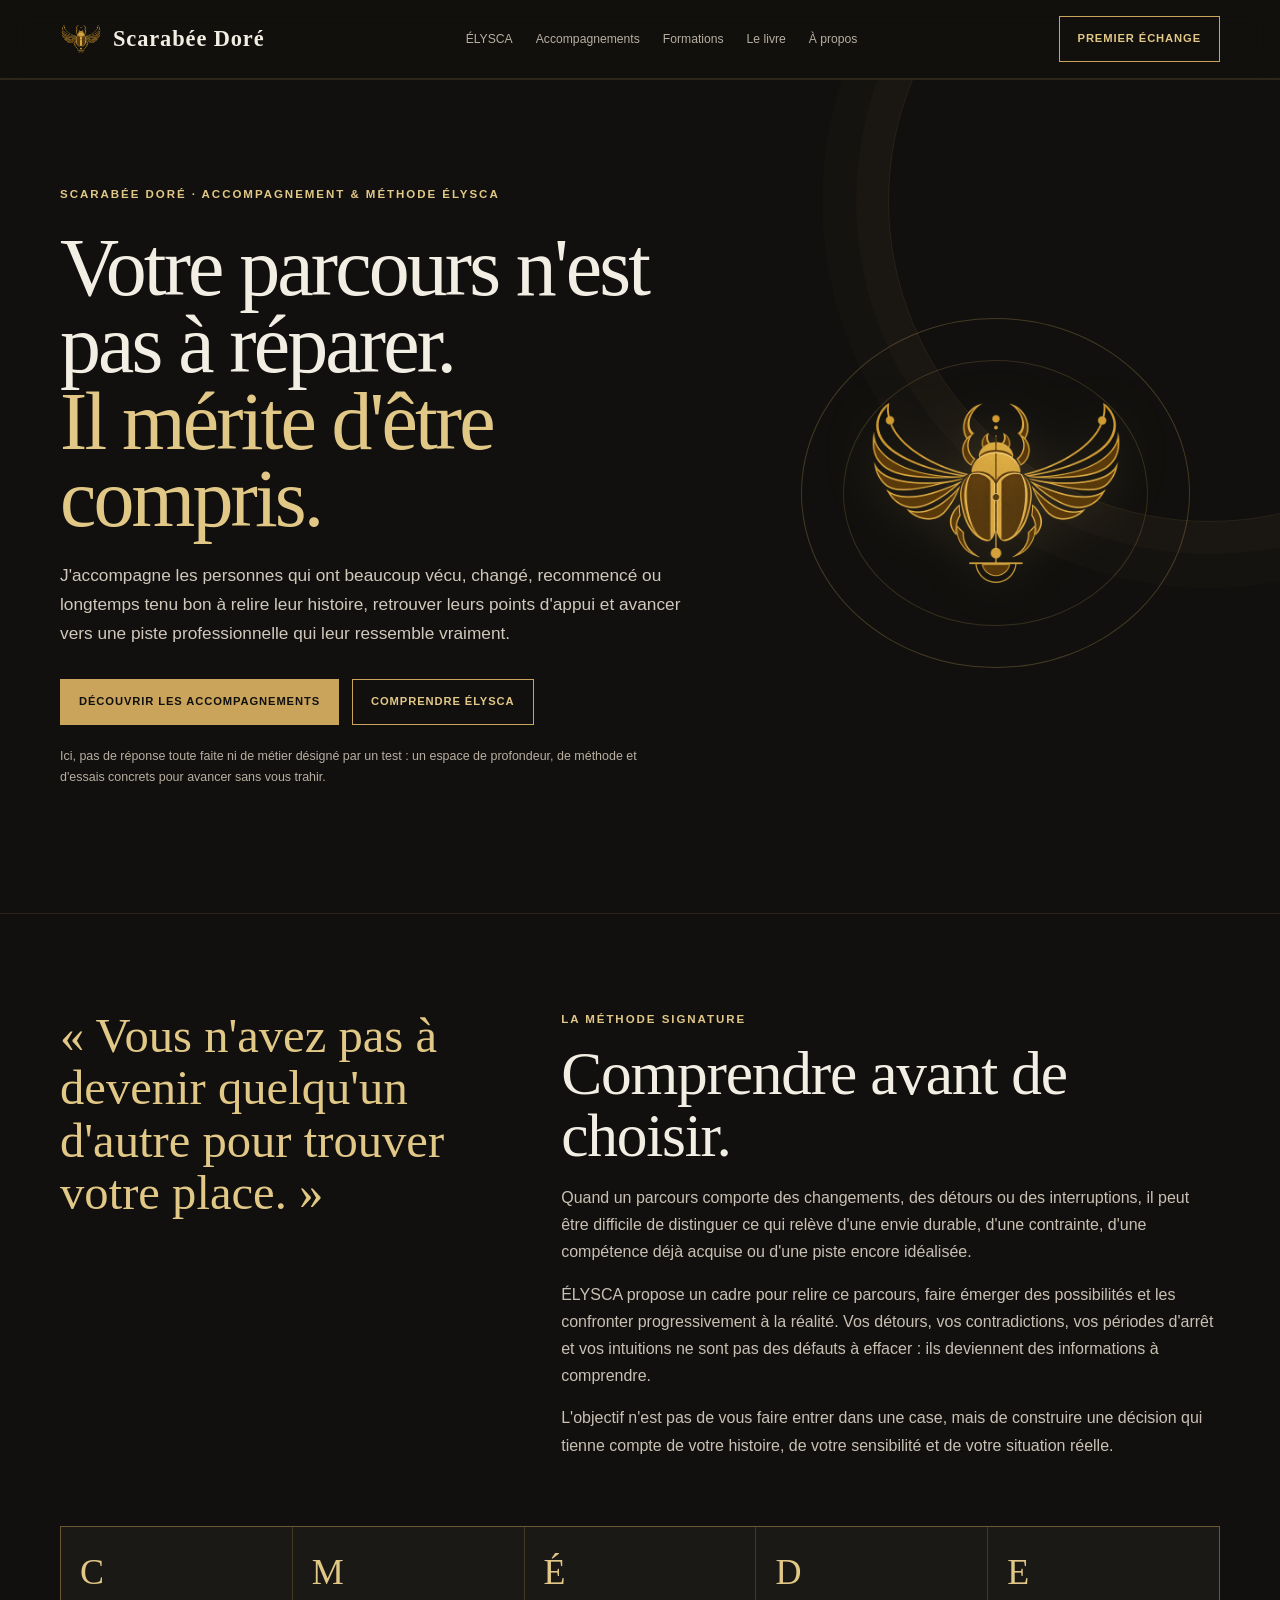
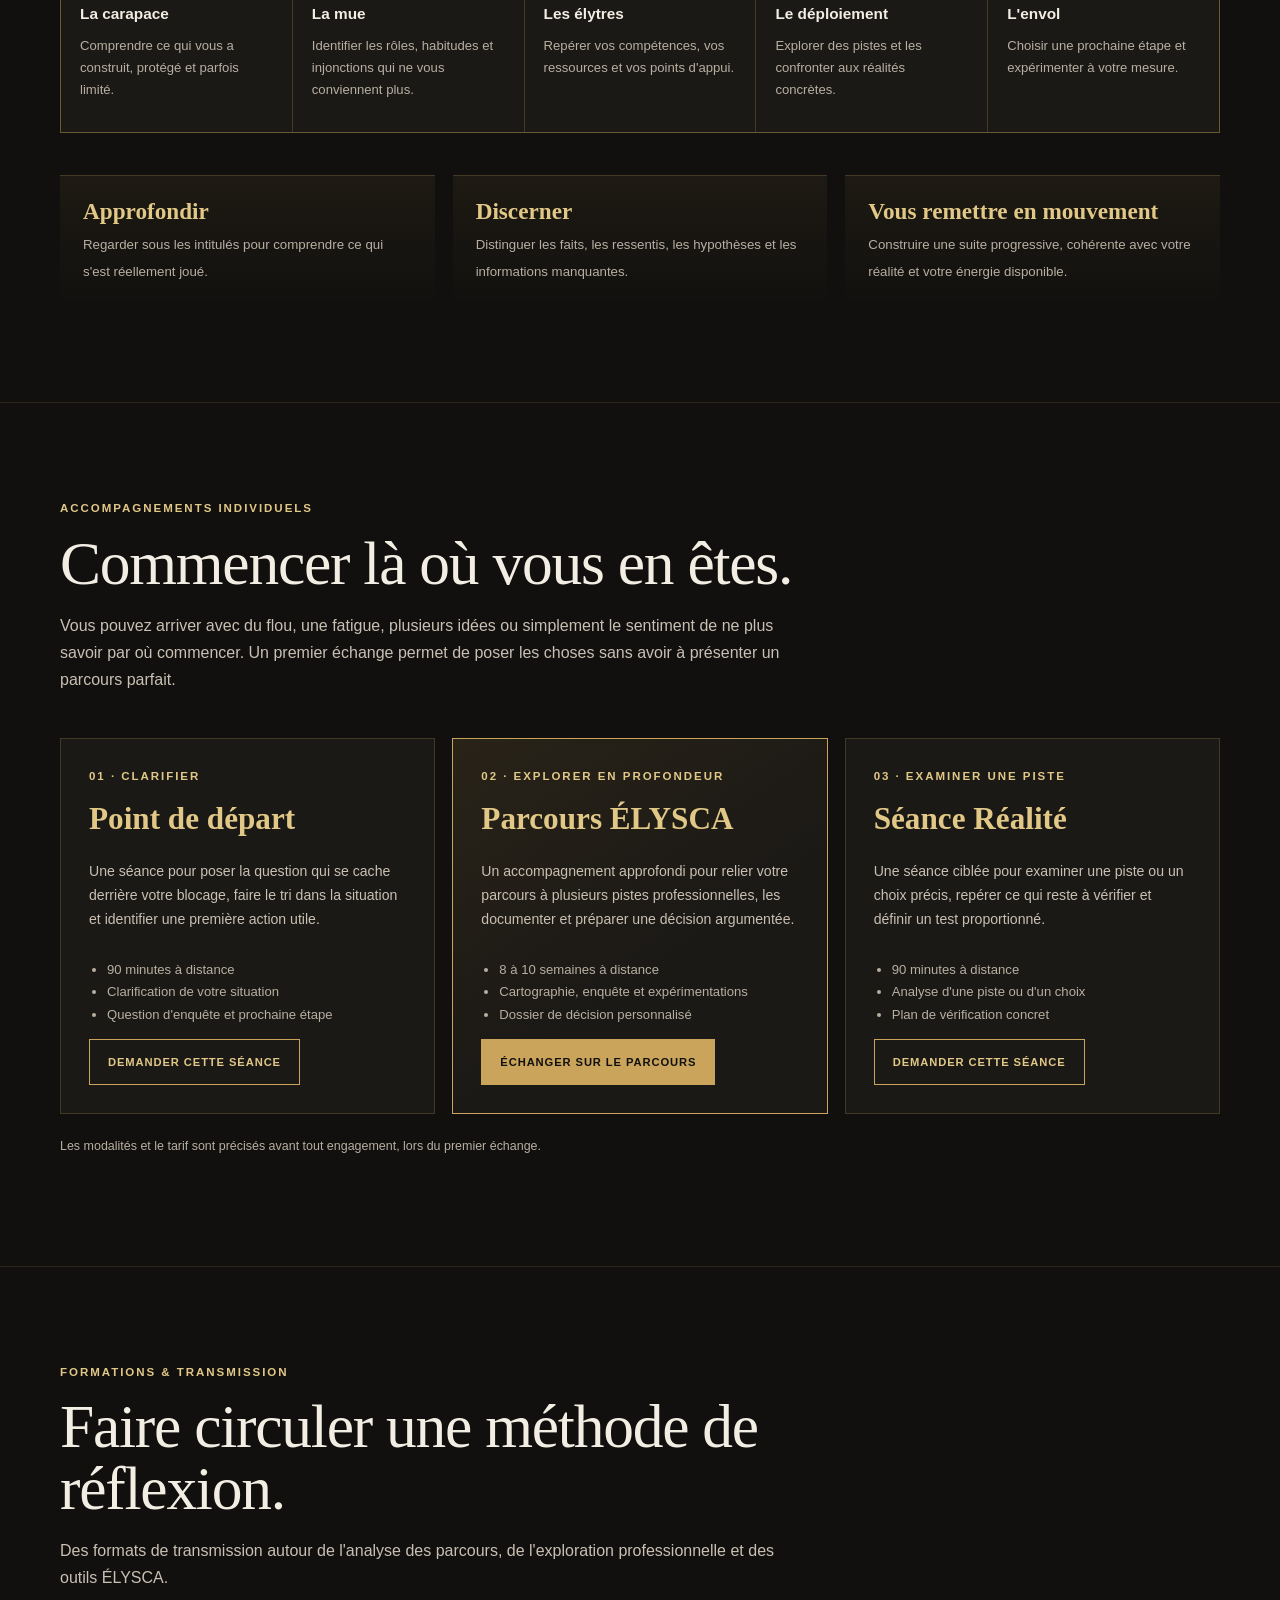
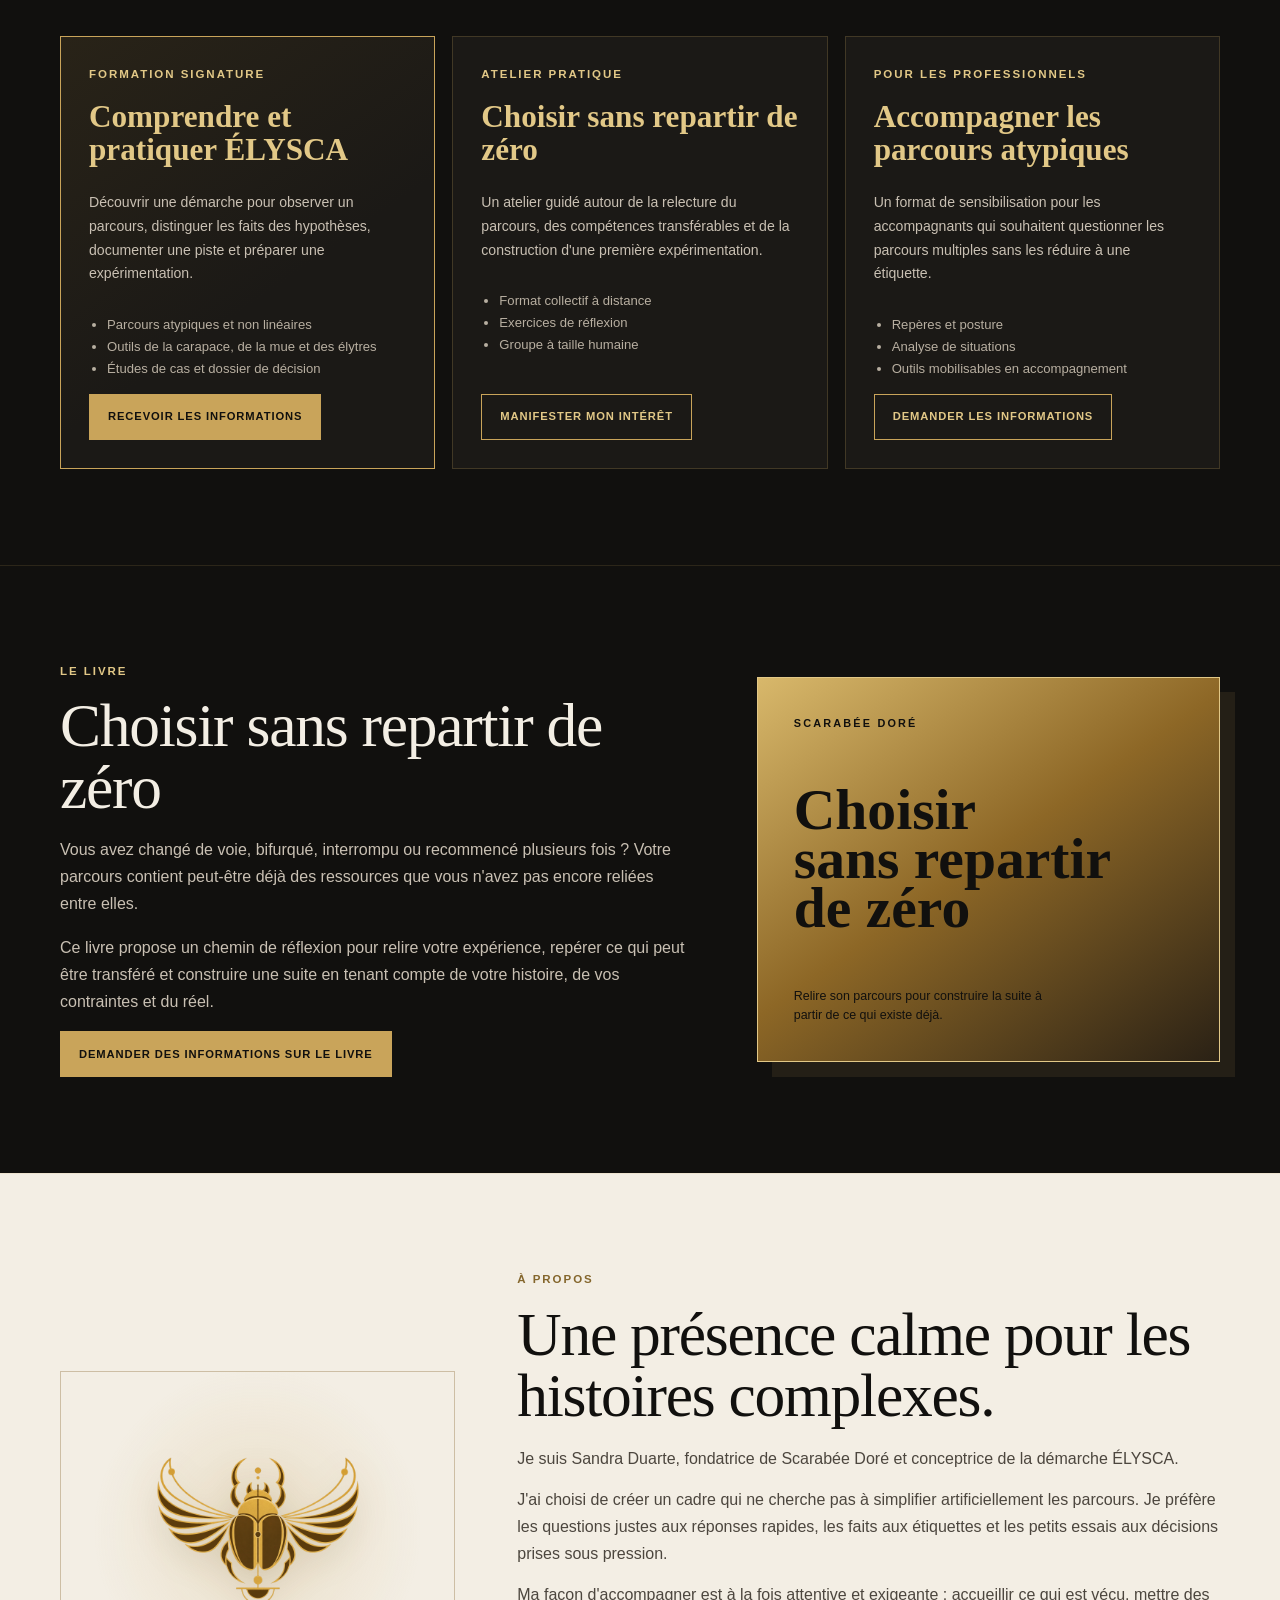
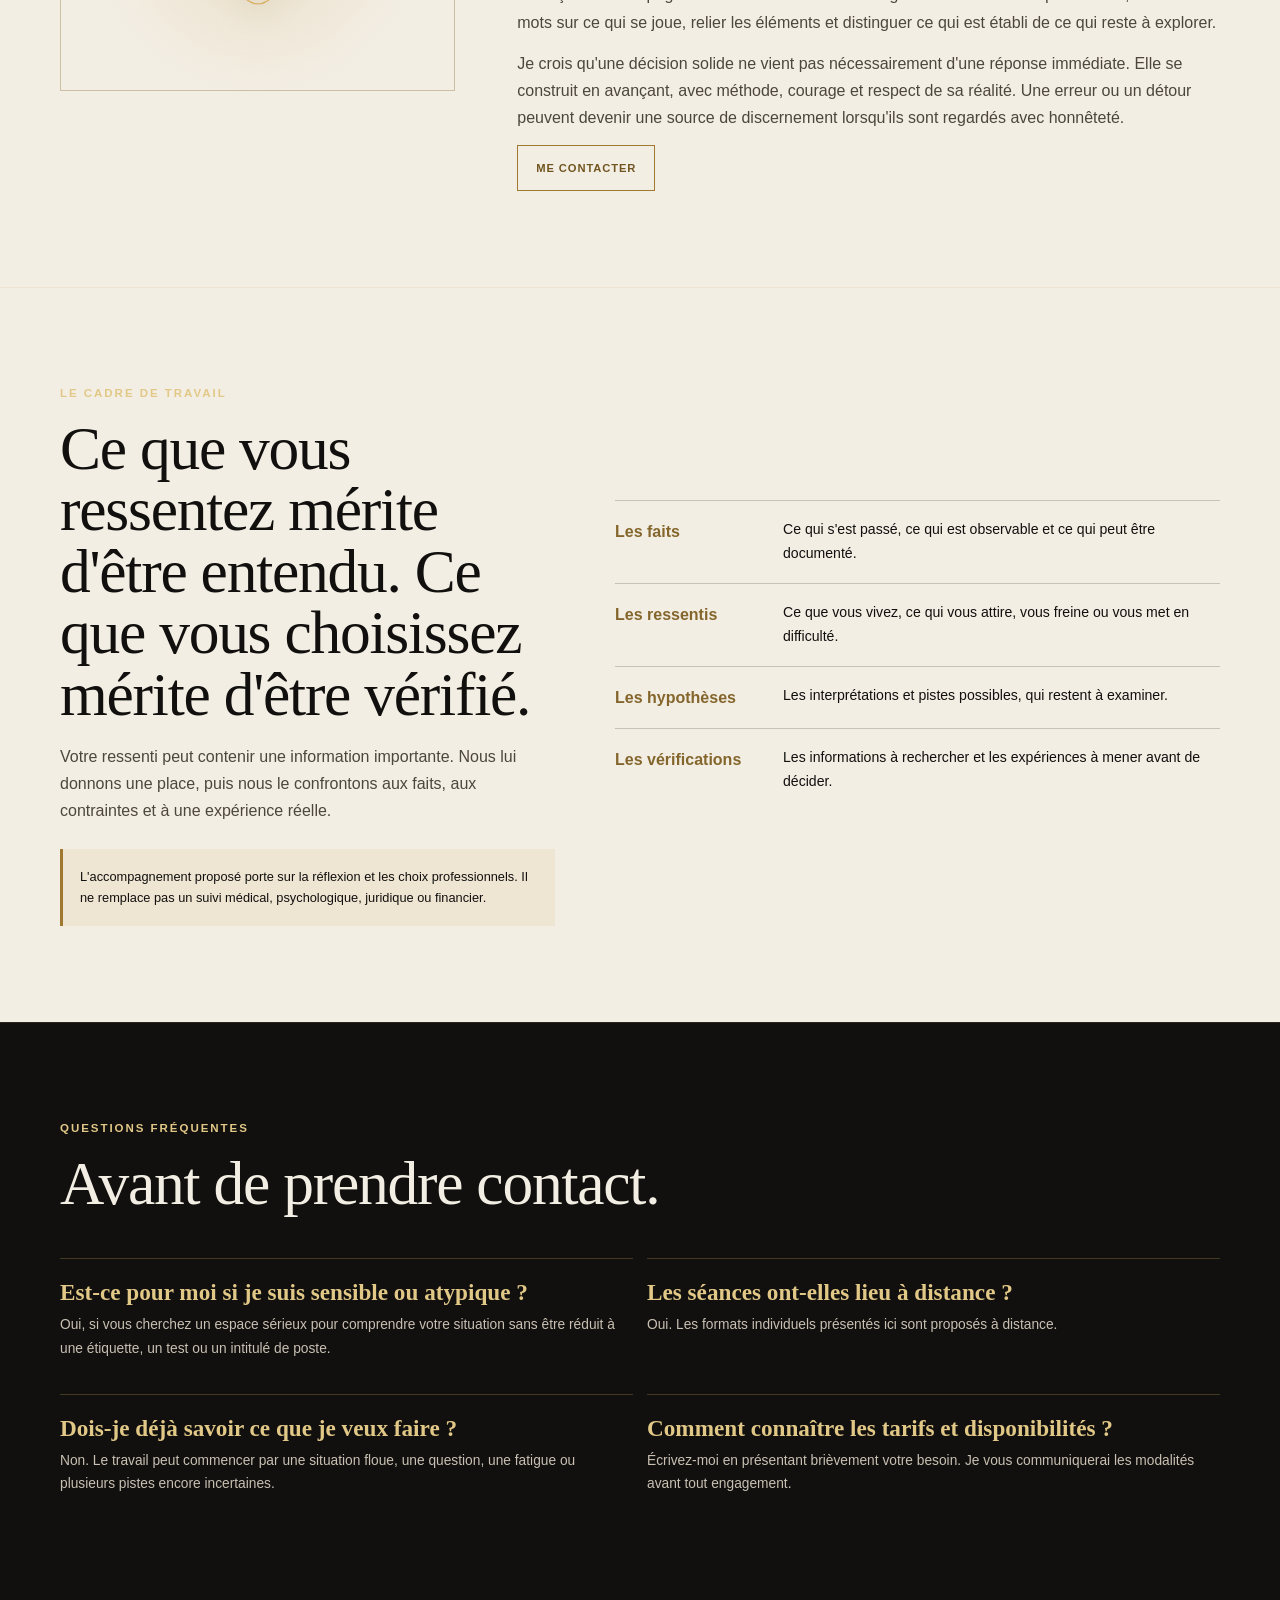
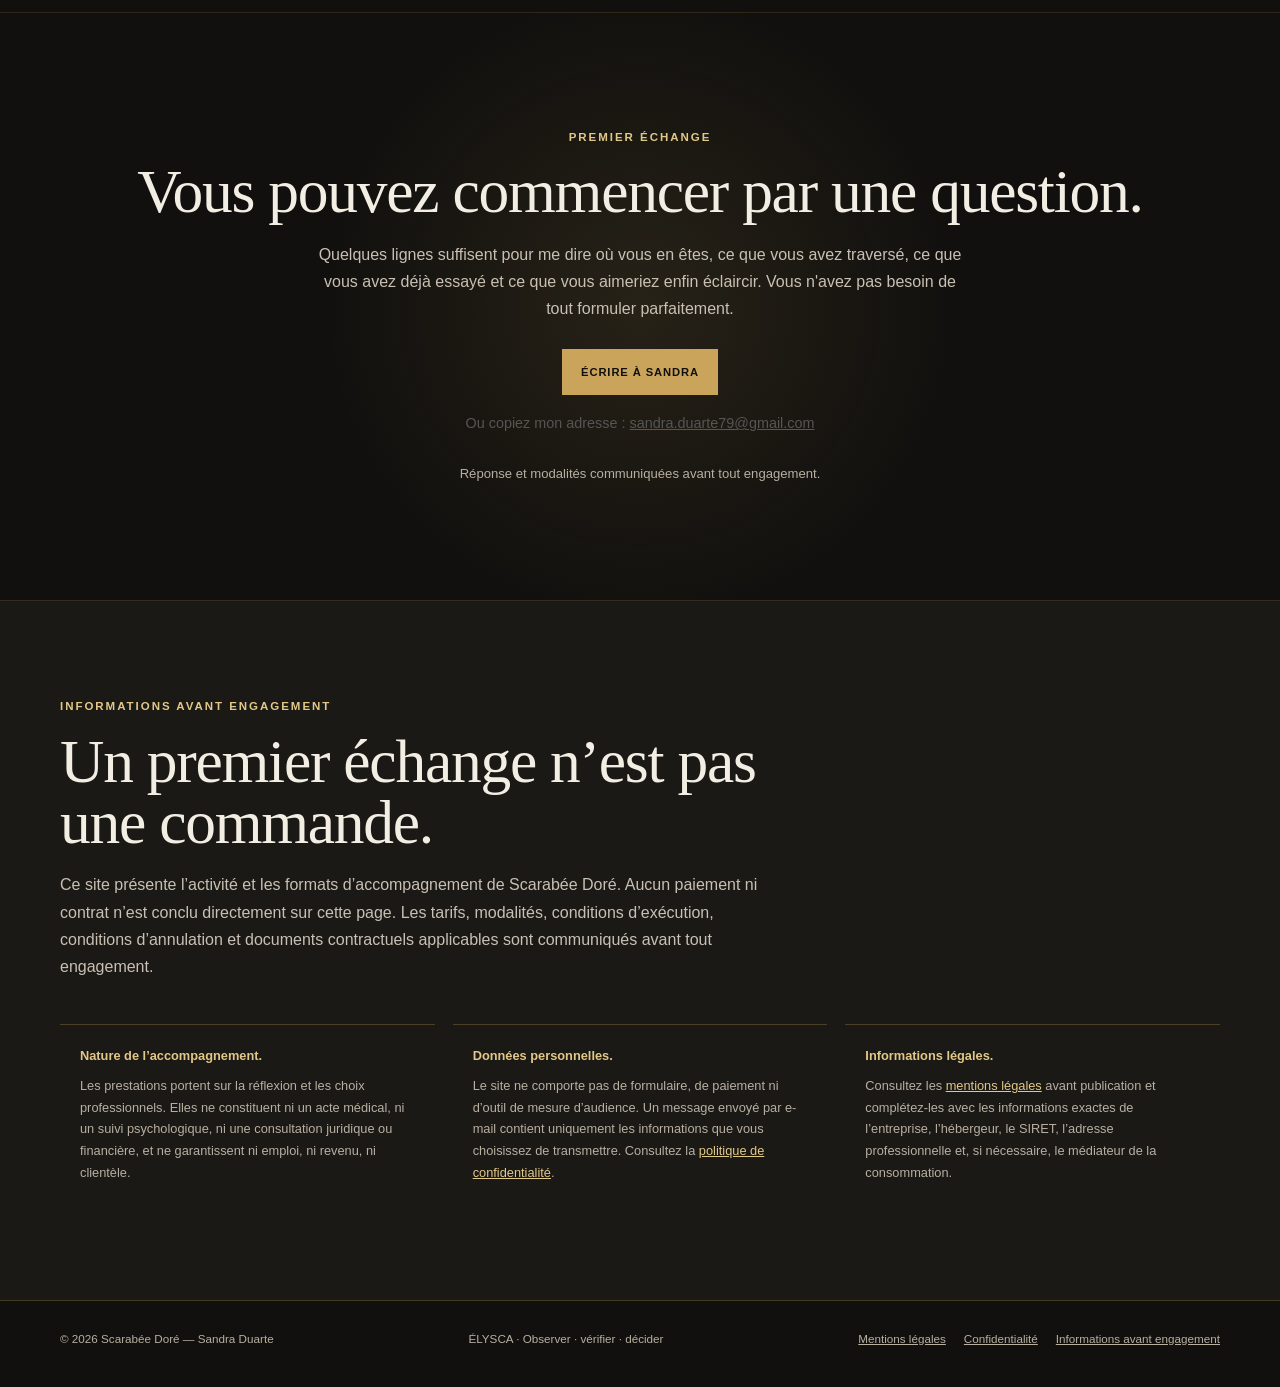
==== commit 2d7869e2: "Ajoute un secours pour copier l adresse email" ====
--- a/index.html
+++ b/index.html
@@ -3,9 +3,9 @@
 <head>
   <meta charset="utf-8">
   <meta name="viewport" content="width=device-width, initial-scale=1">
-  <meta name="description" content="Scarabée Doré accompagne les parcours professionnels atypiques avec ÉLYSCA : comprendre son parcours, explorer des pistes et décider à partir d'éléments concrets.">
   <meta name="theme-color" content="#11100e">
-  <title>Scarabée Doré — Comprendre avant de choisir</title>
+  <title>Scarabée Doré — Accompagnement professionnel &amp; méthode ÉLYSCA</title>
+  <meta name="description" content="Accompagnement pour relire votre parcours, retrouver vos appuis et construire une piste professionnelle qui vous ressemble. Méthode ÉLYSCA. Premier échange sans engagement.">
   <link rel="icon" type="image/png" href="assets/scarabee-icon.png">
   <style>
     :root{--ink:#11100e;--ink2:#1b1916;--paper:#f3eee4;--paper2:#e8dfd0;--gold:#c9a45a;--gold2:#e2c887;--muted:#b8afa1;--line:rgba(201,164,90,.28);--serif:Georgia,'Times New Roman',serif;--sans:Arial,Helvetica,sans-serif}
@@ -132,7 +132,17 @@
   </section>
 
   <section class="final-cta" id="contact">
-    <div class="shell"><div class="eyebrow">Premier échange</div><h2>Vous pouvez commencer par une question.</h2><p>Quelques lignes suffisent pour me dire où vous en êtes, ce que vous avez traversé, ce que vous avez déjà essayé et ce que vous aimeriez enfin éclaircir. Vous n'avez pas besoin de tout formuler parfaitement.</p><a class="button filled" href="mailto:sandra.duarte79@gmail.com?subject=Premier%20%C3%A9change%20Scarab%C3%A9e%20Dor%C3%A9">Écrire à Sandra</a><div class="contact-line">Réponse et modalités communiquées avant tout engagement.</div></div>
+    <div class="shell"><div class="eyebrow">Premier échange</div><h2>Vous pouvez commencer par une question.</h2><p>Quelques lignes suffisent pour me dire où vous en êtes, ce que vous avez traversé, ce que vous avez déjà essayé et ce que vous aimeriez enfin éclaircir. Vous n'avez pas besoin de tout formuler parfaitement.</p><a class="button filled" href="mailto:sandra.duarte79@gmail.com?subject=Premier%20%C3%A9change%20Scarab%C3%A9e%20Dor%C3%A9">Écrire à Sandra</a>
+<p style="margin-top: 1rem; font-size: 0.9rem; color: #555;">
+  Ou copiez mon adresse :
+  <button type="button"
+          onclick="navigator.clipboard.writeText('sandra.duarte79@gmail.com'); this.textContent='Adresse copiée !'; setTimeout(()=>{this.textContent='sandra.duarte79@gmail.com'}, 2000);"
+          style="background: none; border: none; color: inherit; text-decoration: underline; cursor: pointer; font: inherit; padding: 0;"
+          aria-label="Copier l'adresse email sandra.duarte79@gmail.com">
+    sandra.duarte79@gmail.com
+  </button>
+</p>
+<div class="contact-line">Réponse et modalités communiquées avant tout engagement.</div></div>
   </section>
   <section class="legal-summary" id="informations">
     <div class="shell">
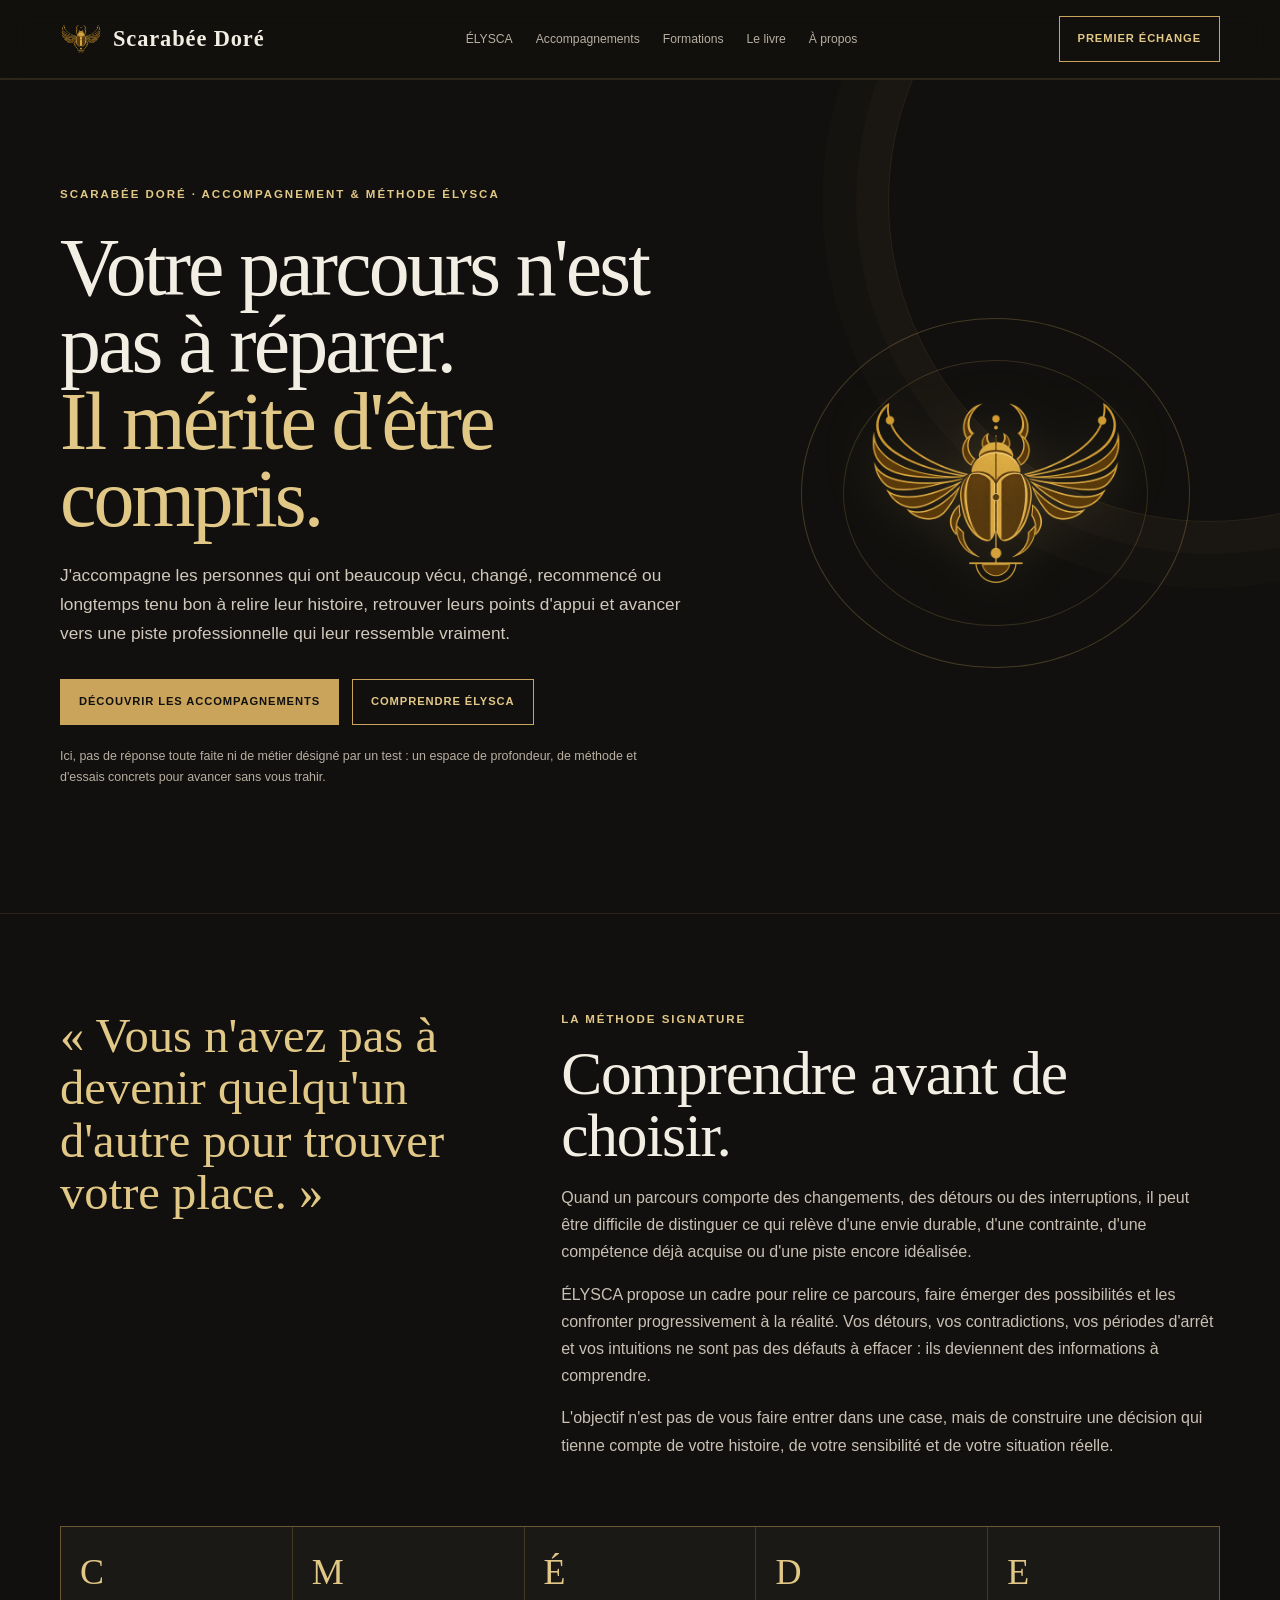
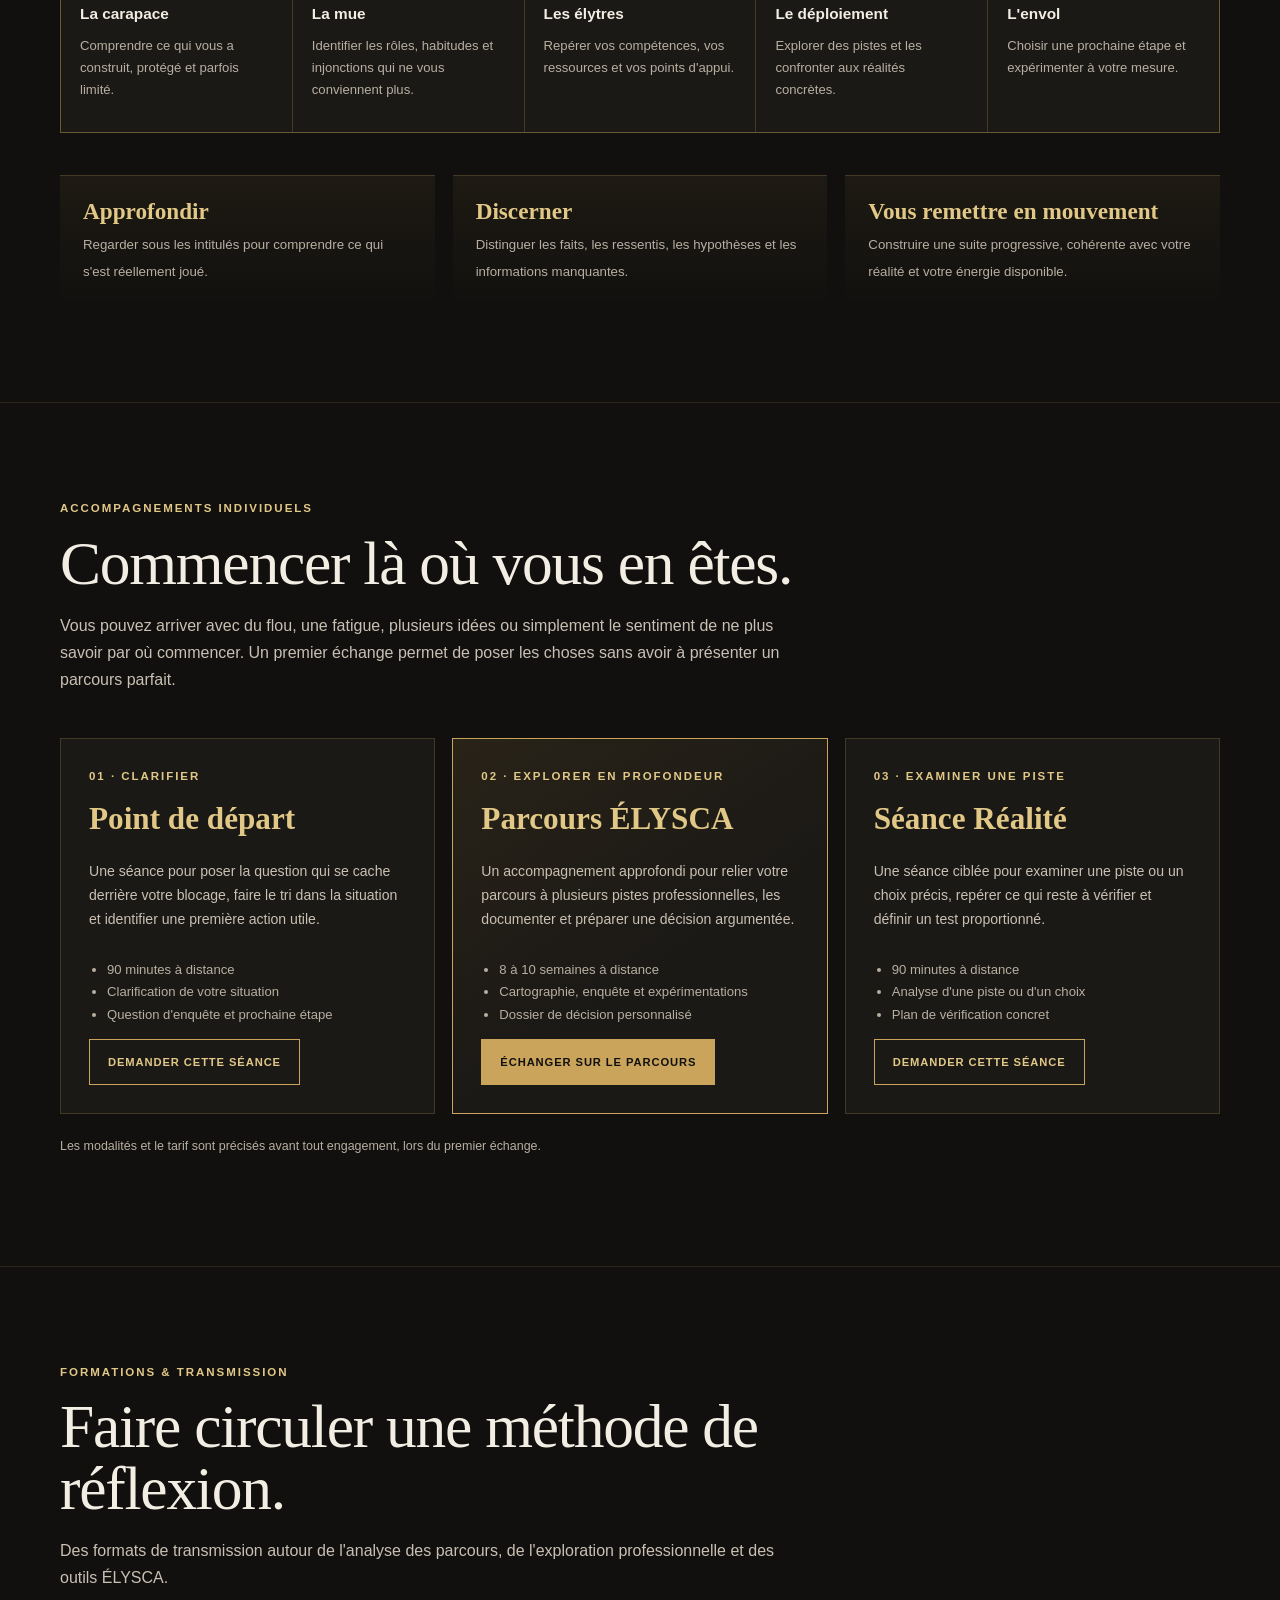
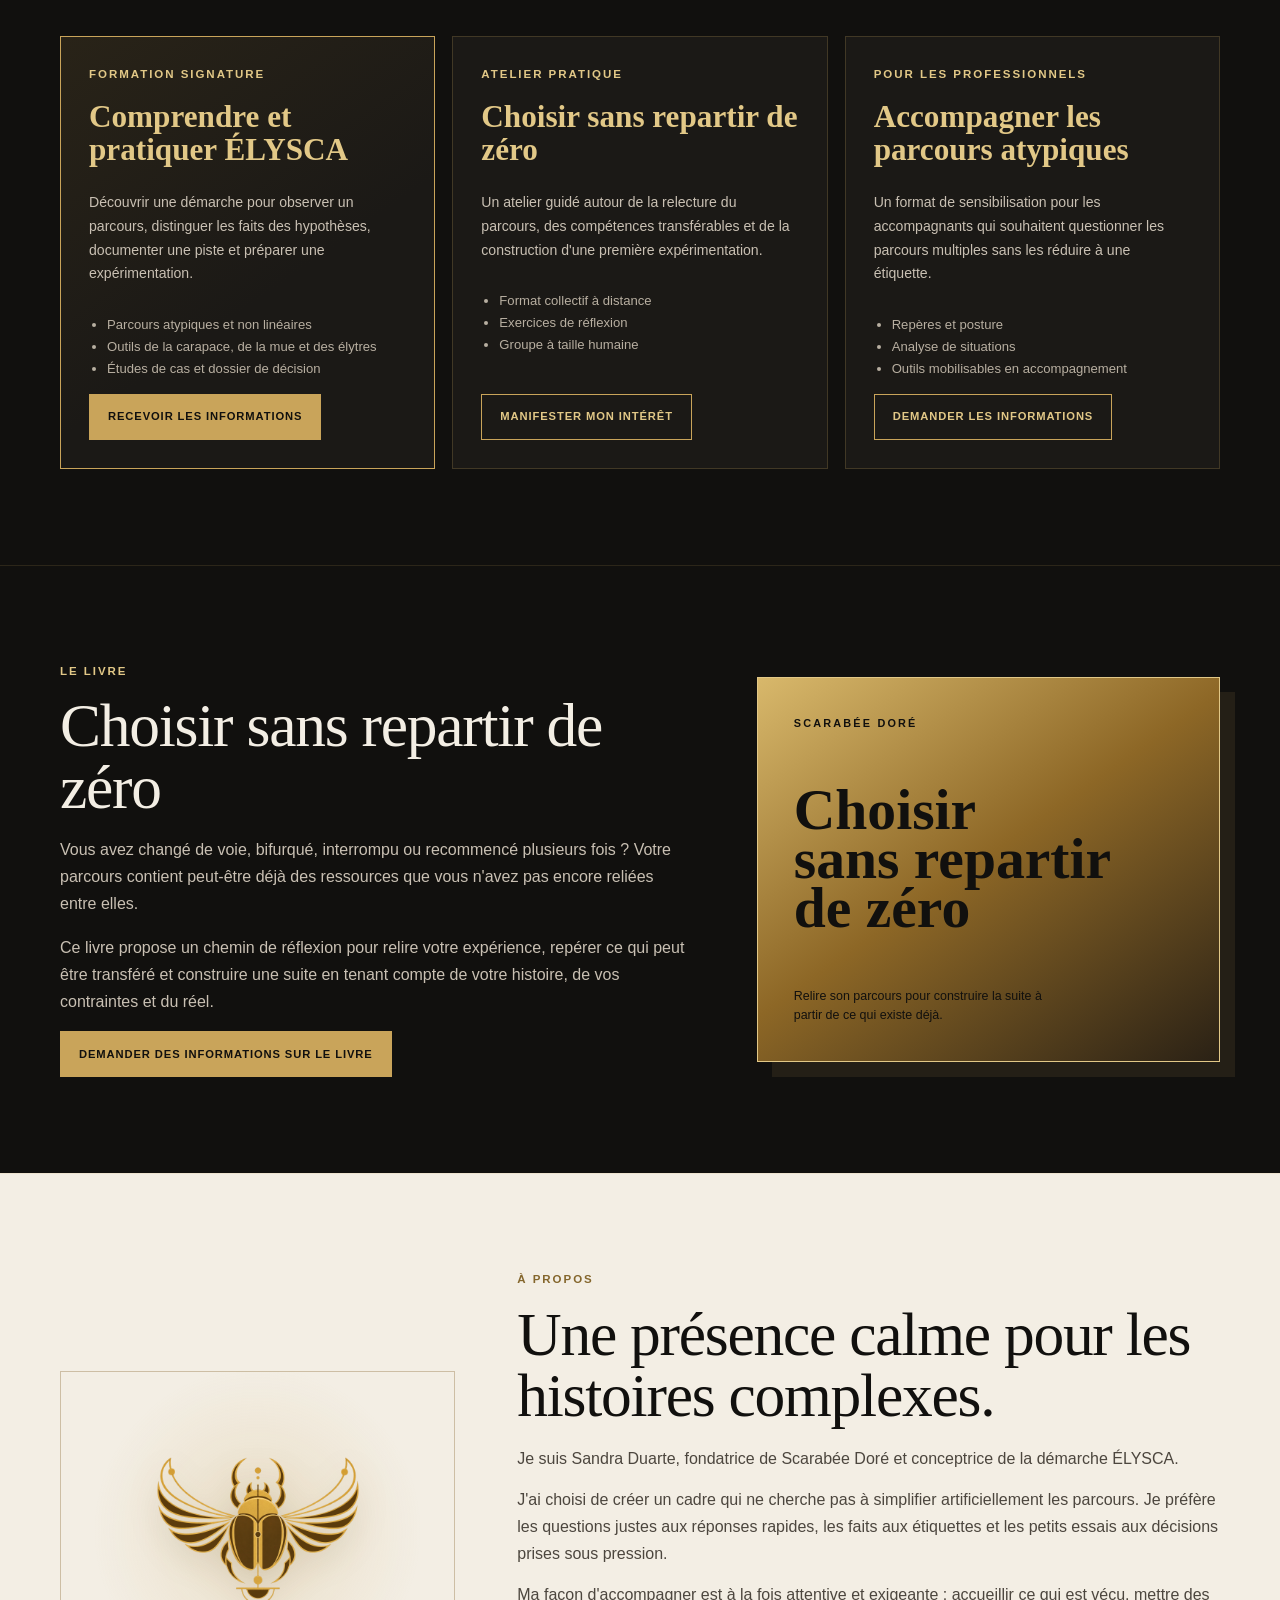
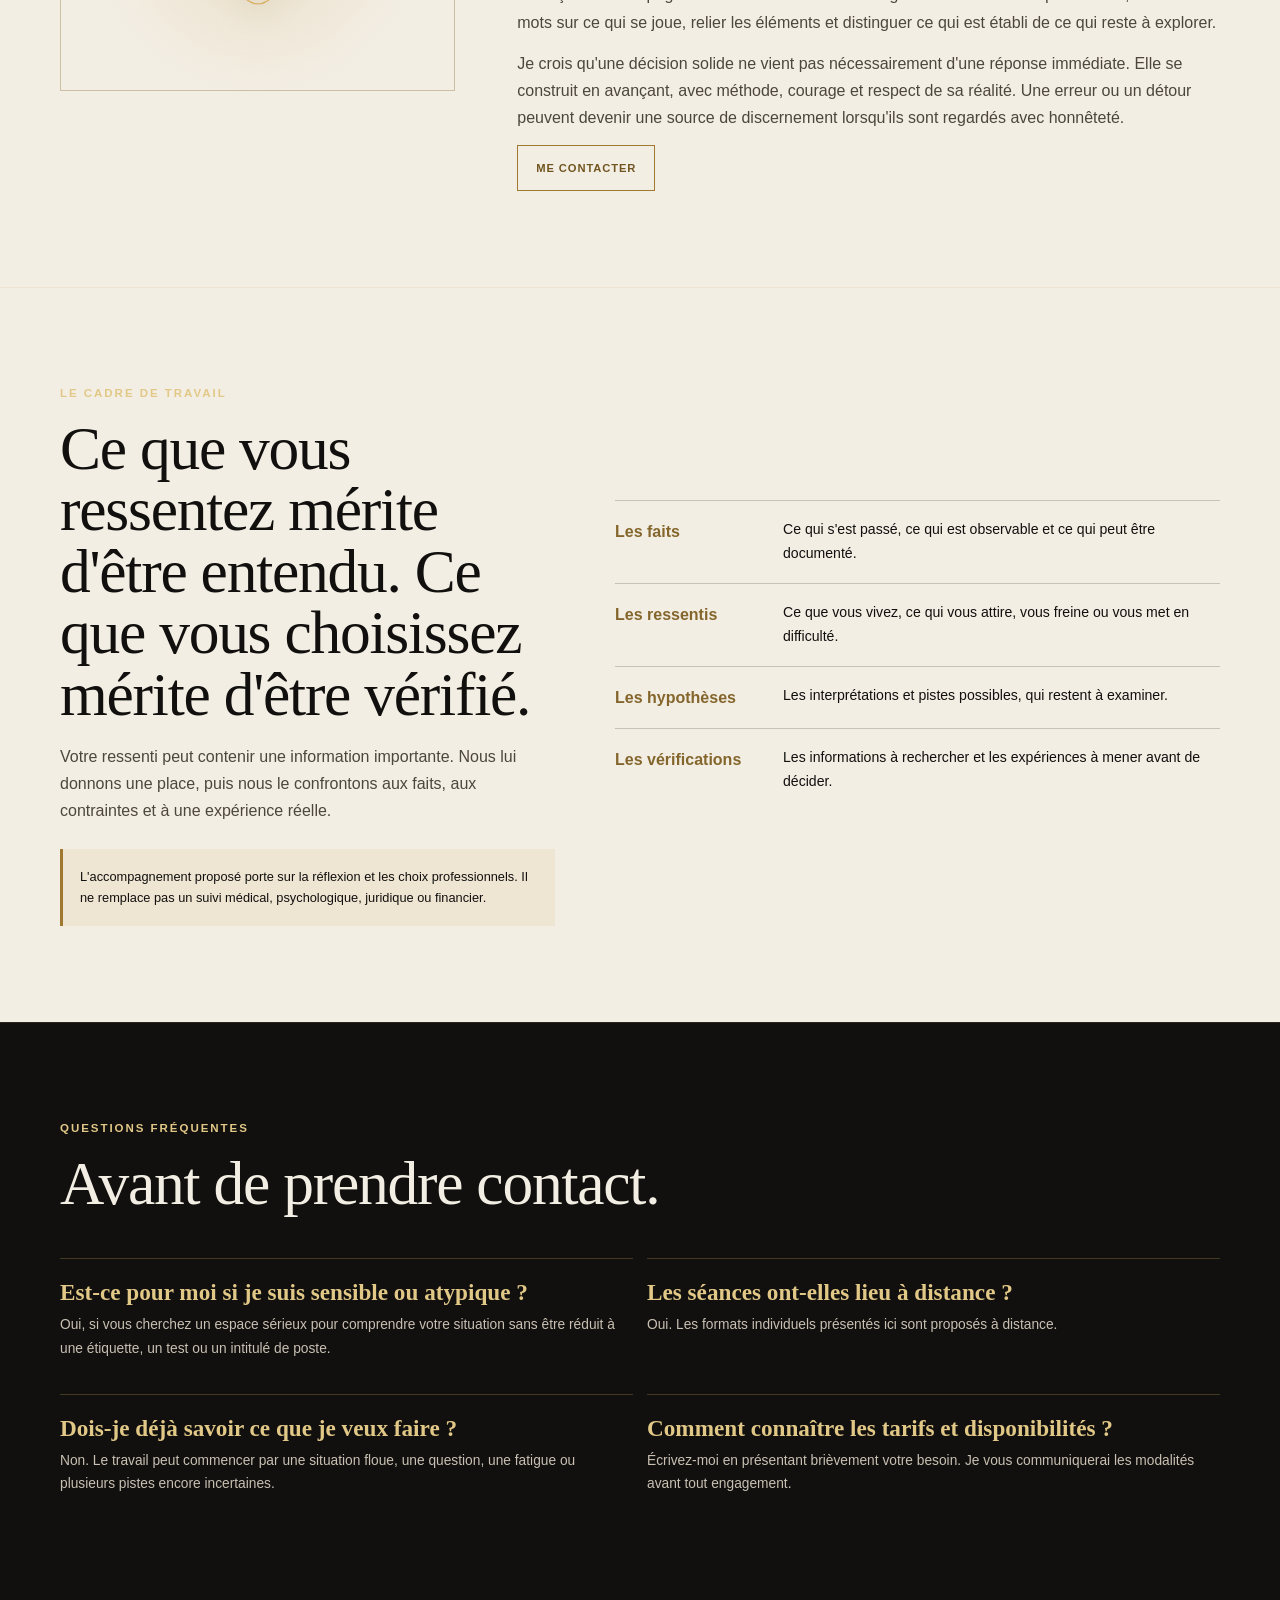
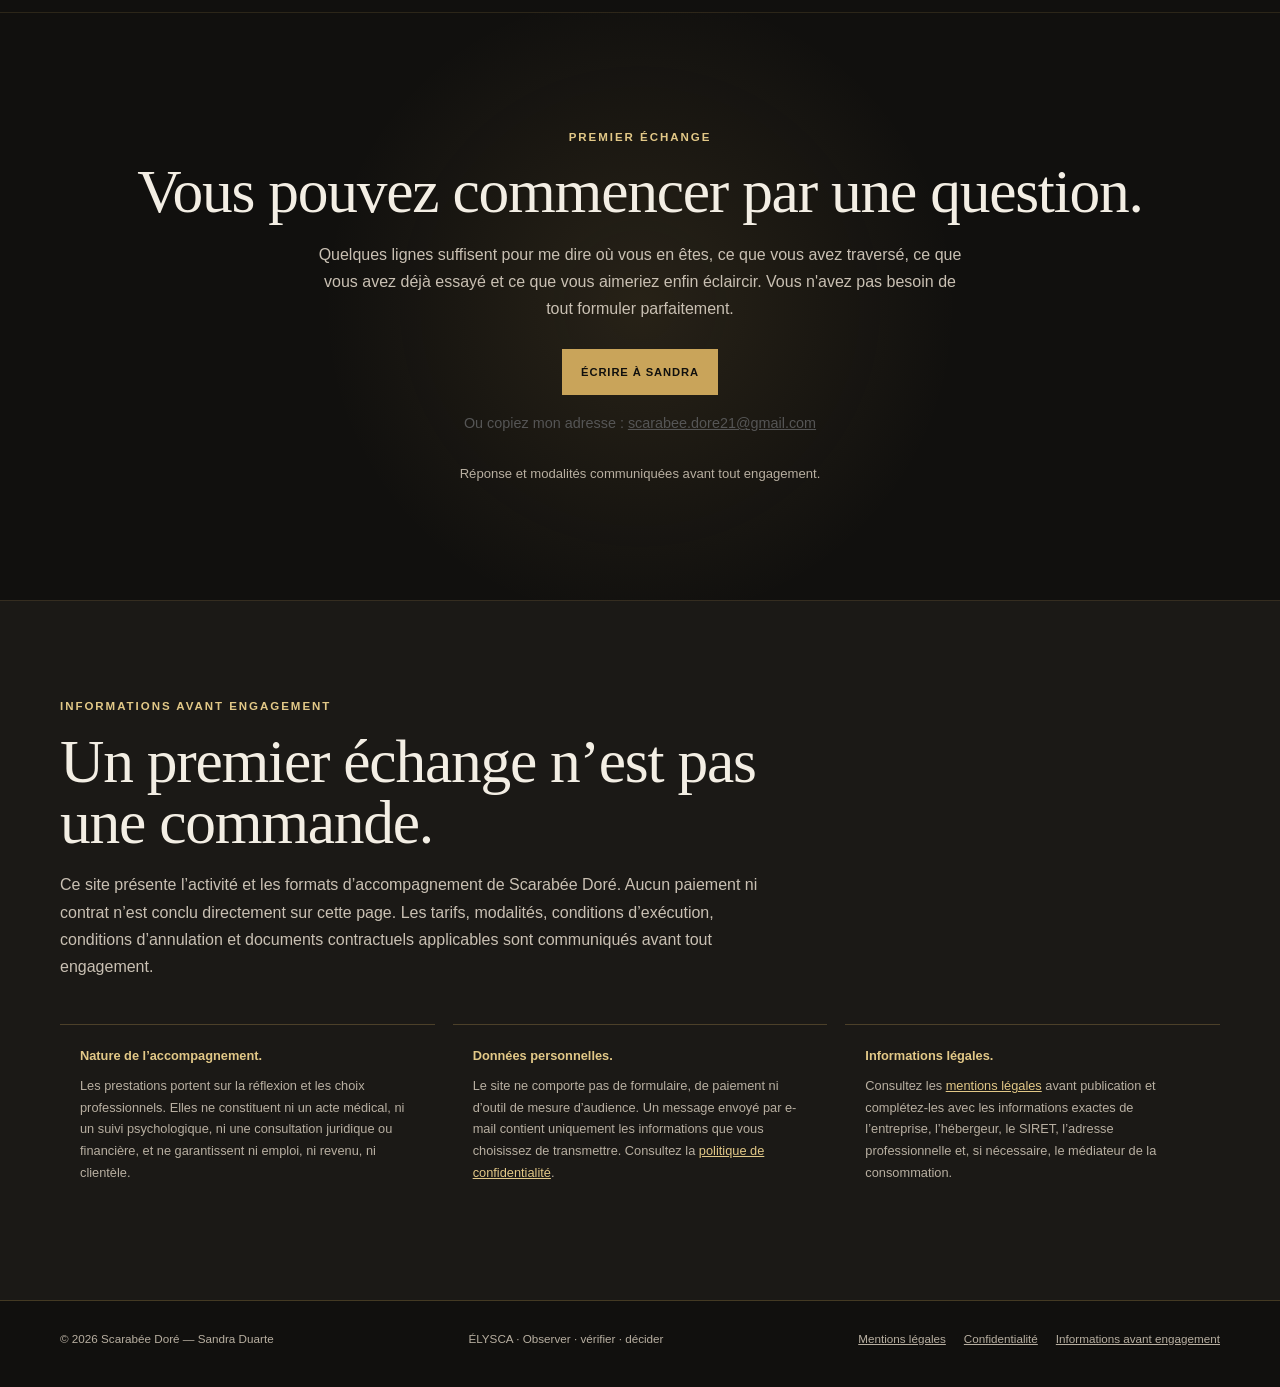
==== commit c48b0cd8: "Update email address in index.html" ====
--- a/index.html
+++ b/index.html
@@ -32,7 +32,7 @@
     <nav class="nav-links" id="navigation-principale" aria-label="Navigation principale">
       <a href="#methode">ÉLYSCA</a><a href="#accompagnements">Accompagnements</a><a href="#formations">Formations</a><a href="#livre">Le livre</a><a href="#apropos">À propos</a>
     </nav>
-    <a class="nav-cta" href="mailto:sandra.duarte79@gmail.com?subject=Premier%20%C3%A9change%20Scarab%C3%A9e%20Dor%C3%A9">Premier échange</a>
+    <a class="nav-cta" href="mailto:scarabee.dore21@gmail.com?subject=Premier%20%C3%A9change%20Scarab%C3%A9e%20Dor%C3%A9">Premier échange</a>
     <button class="menu-toggle" type="button" aria-expanded="false" aria-controls="navigation-principale">Menu</button>
   </div>
 </header>
@@ -136,10 +136,10 @@
 <p style="margin-top: 1rem; font-size: 0.9rem; color: #555;">
   Ou copiez mon adresse :
   <button type="button"
-          onclick="navigator.clipboard.writeText('sandra.duarte79@gmail.com'); this.textContent='Adresse copiée !'; setTimeout(()=>{this.textContent='sandra.duarte79@gmail.com'}, 2000);"
+          onclick="navigator.clipboard.writeText('scarabee.dore21@gmail.com'); this.textContent='Adresse copiée !'; setTimeout(()=>{this.textContent='scarabee.dore21@gmail.com'}, 2000);"
           style="background: none; border: none; color: inherit; text-decoration: underline; cursor: pointer; font: inherit; padding: 0;"
-          aria-label="Copier l'adresse email sandra.duarte79@gmail.com">
-    sandra.duarte79@gmail.com
+          aria-label="Copier l'adresse email scarabee.dore21@gmail.com">
+    scarabee.dore21@gmail.com
   </button>
 </p>
 <div class="contact-line">Réponse et modalités communiquées avant tout engagement.</div></div>
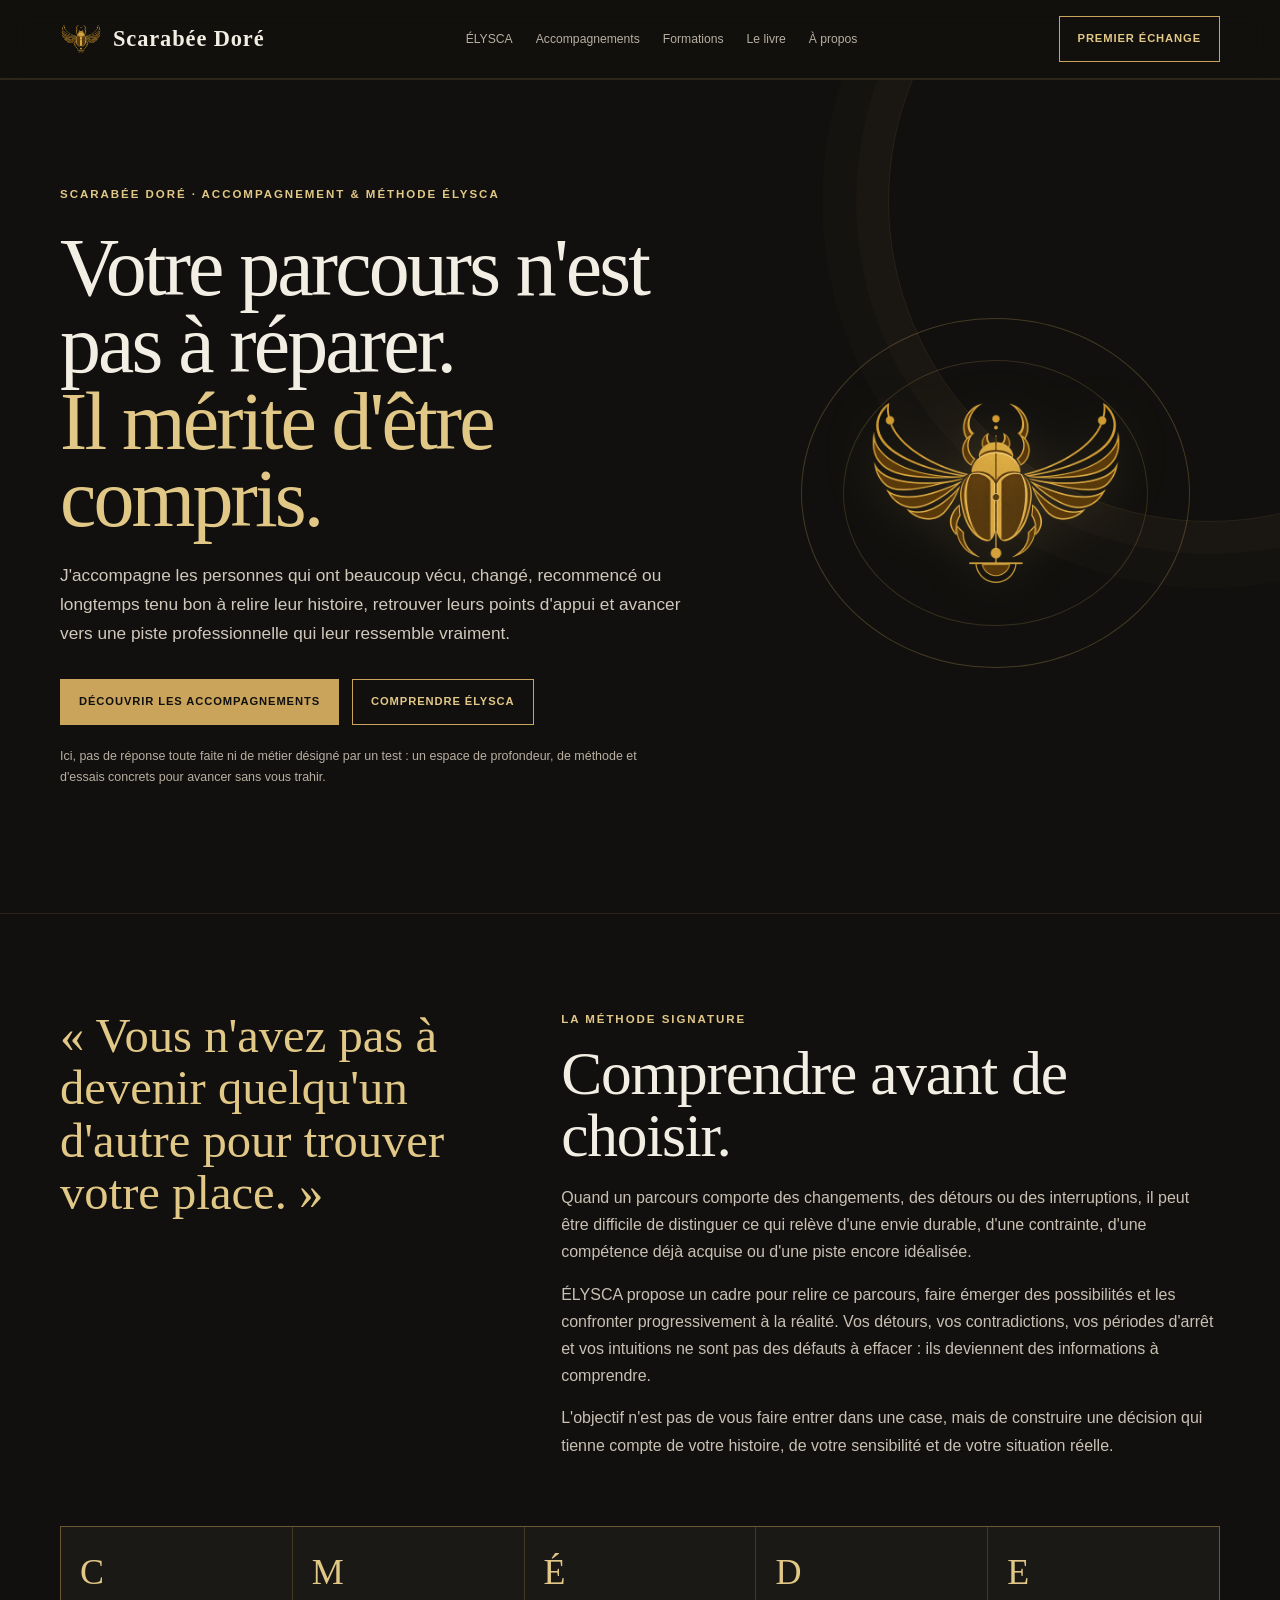
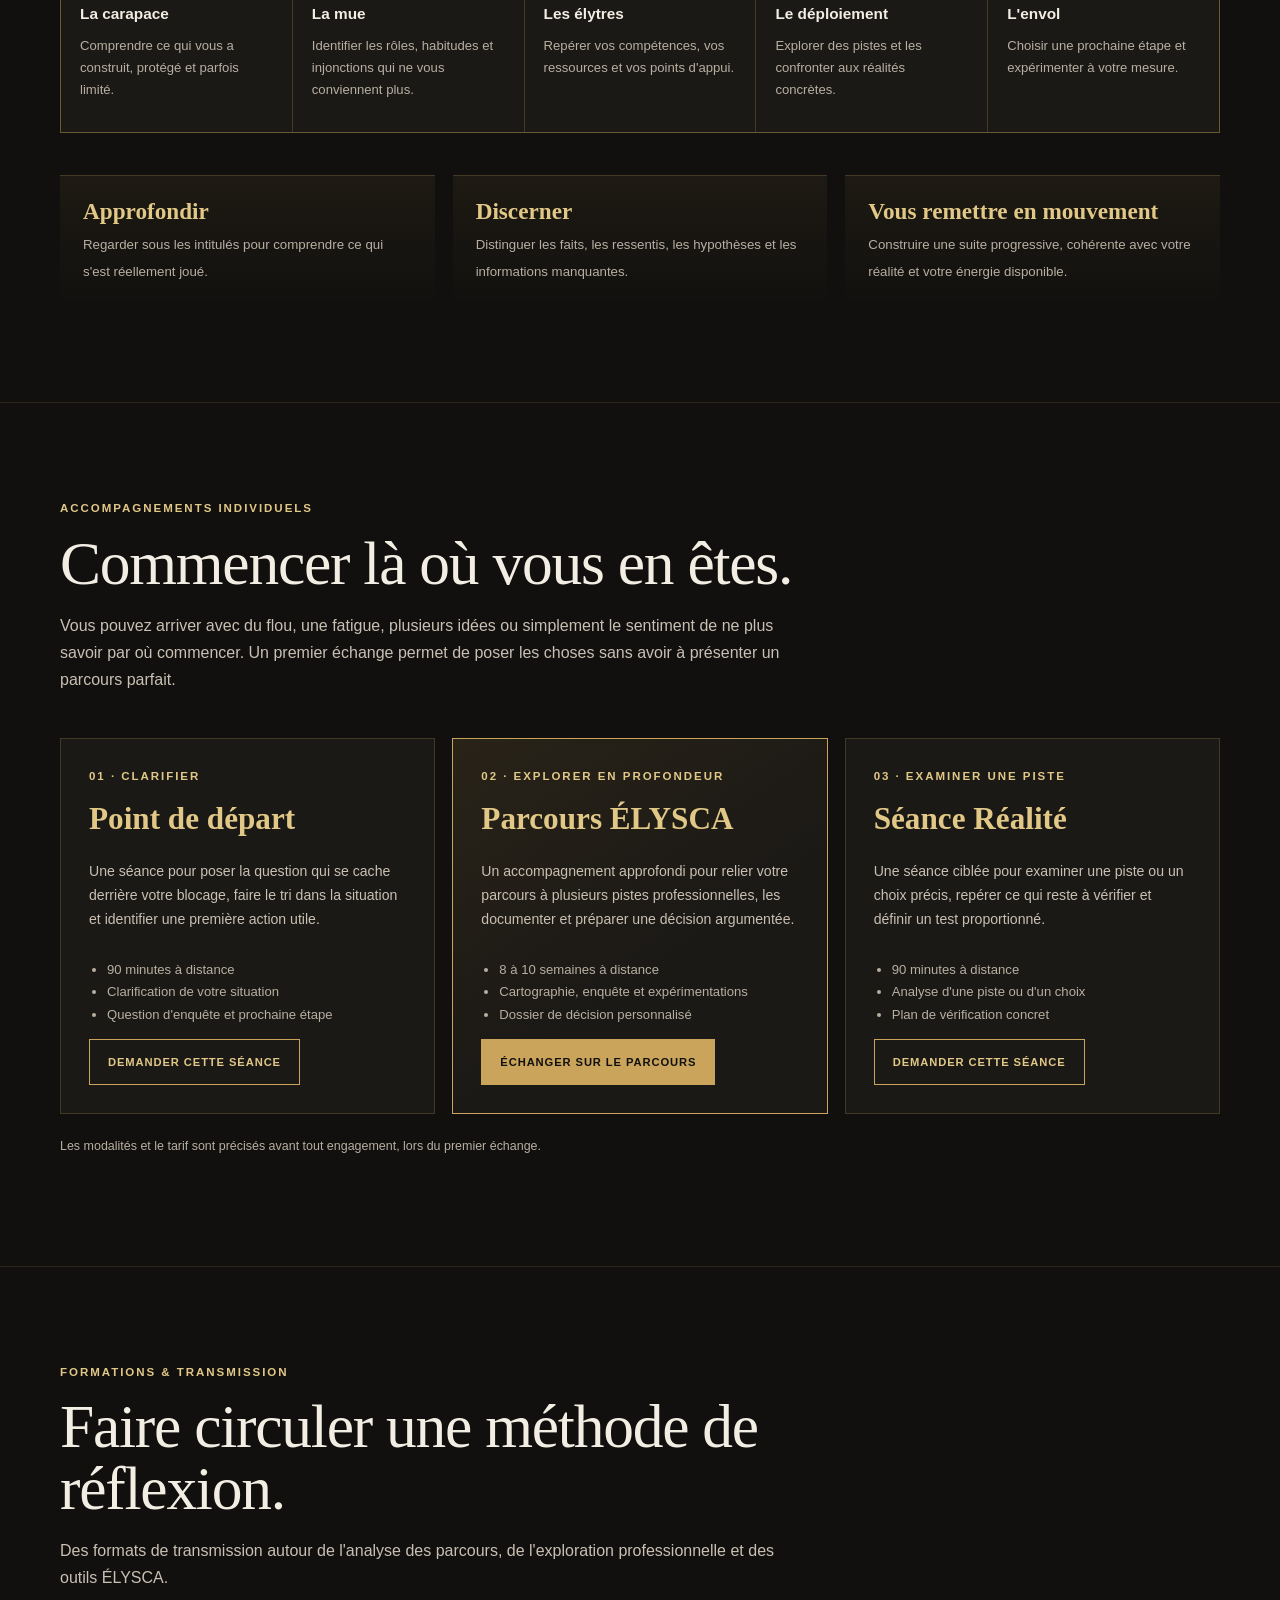
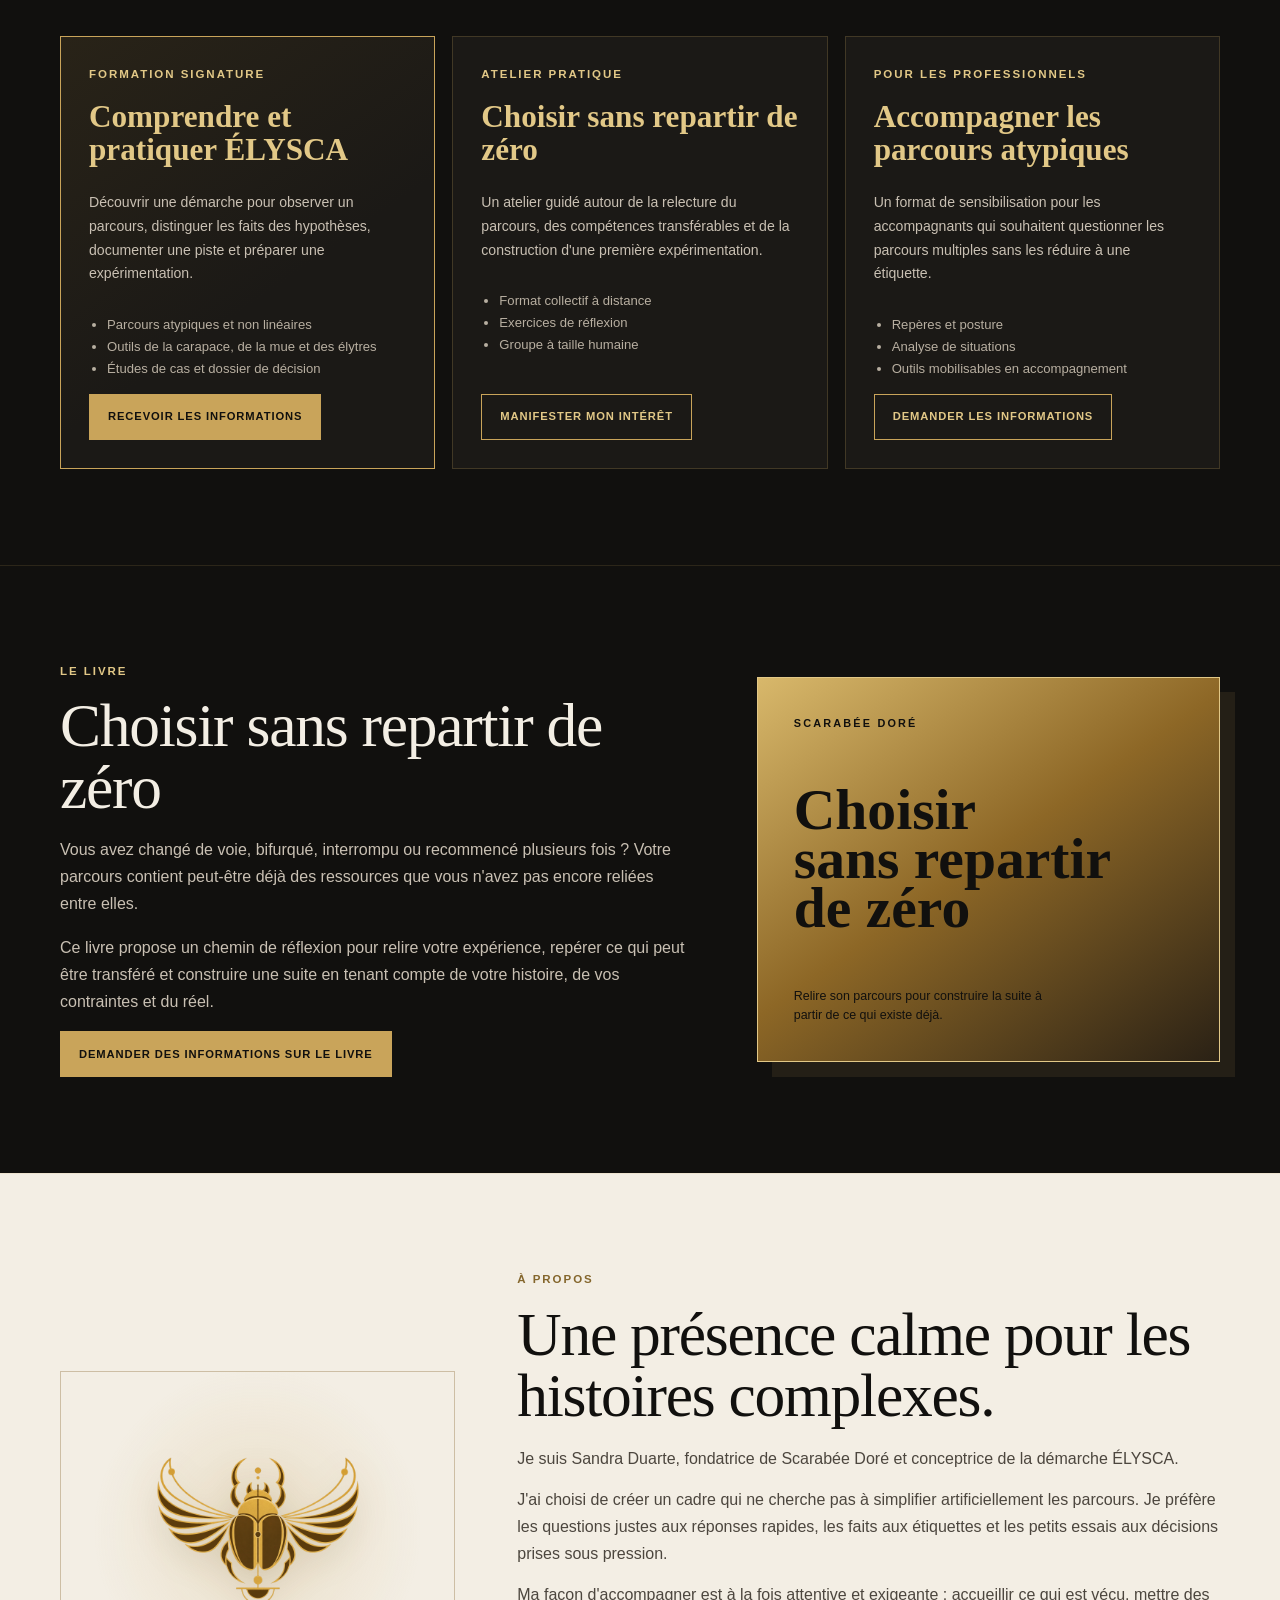
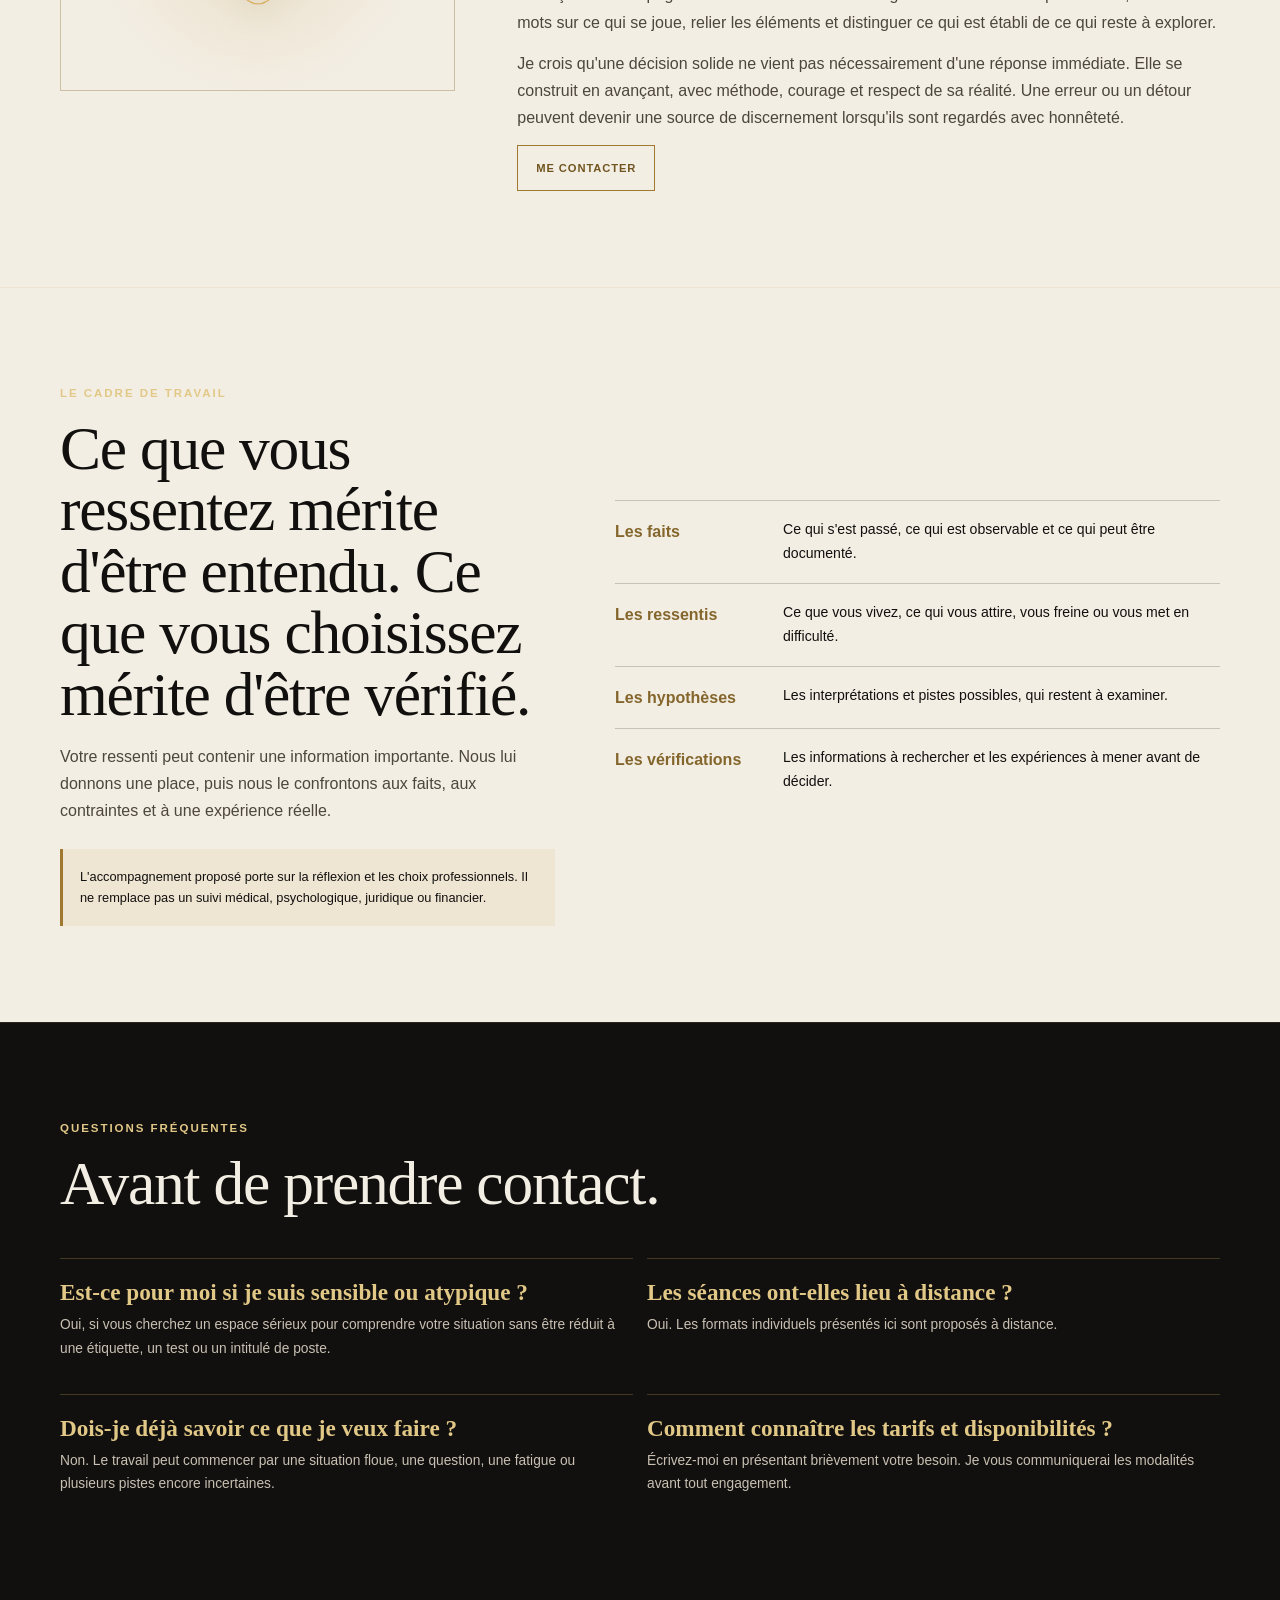
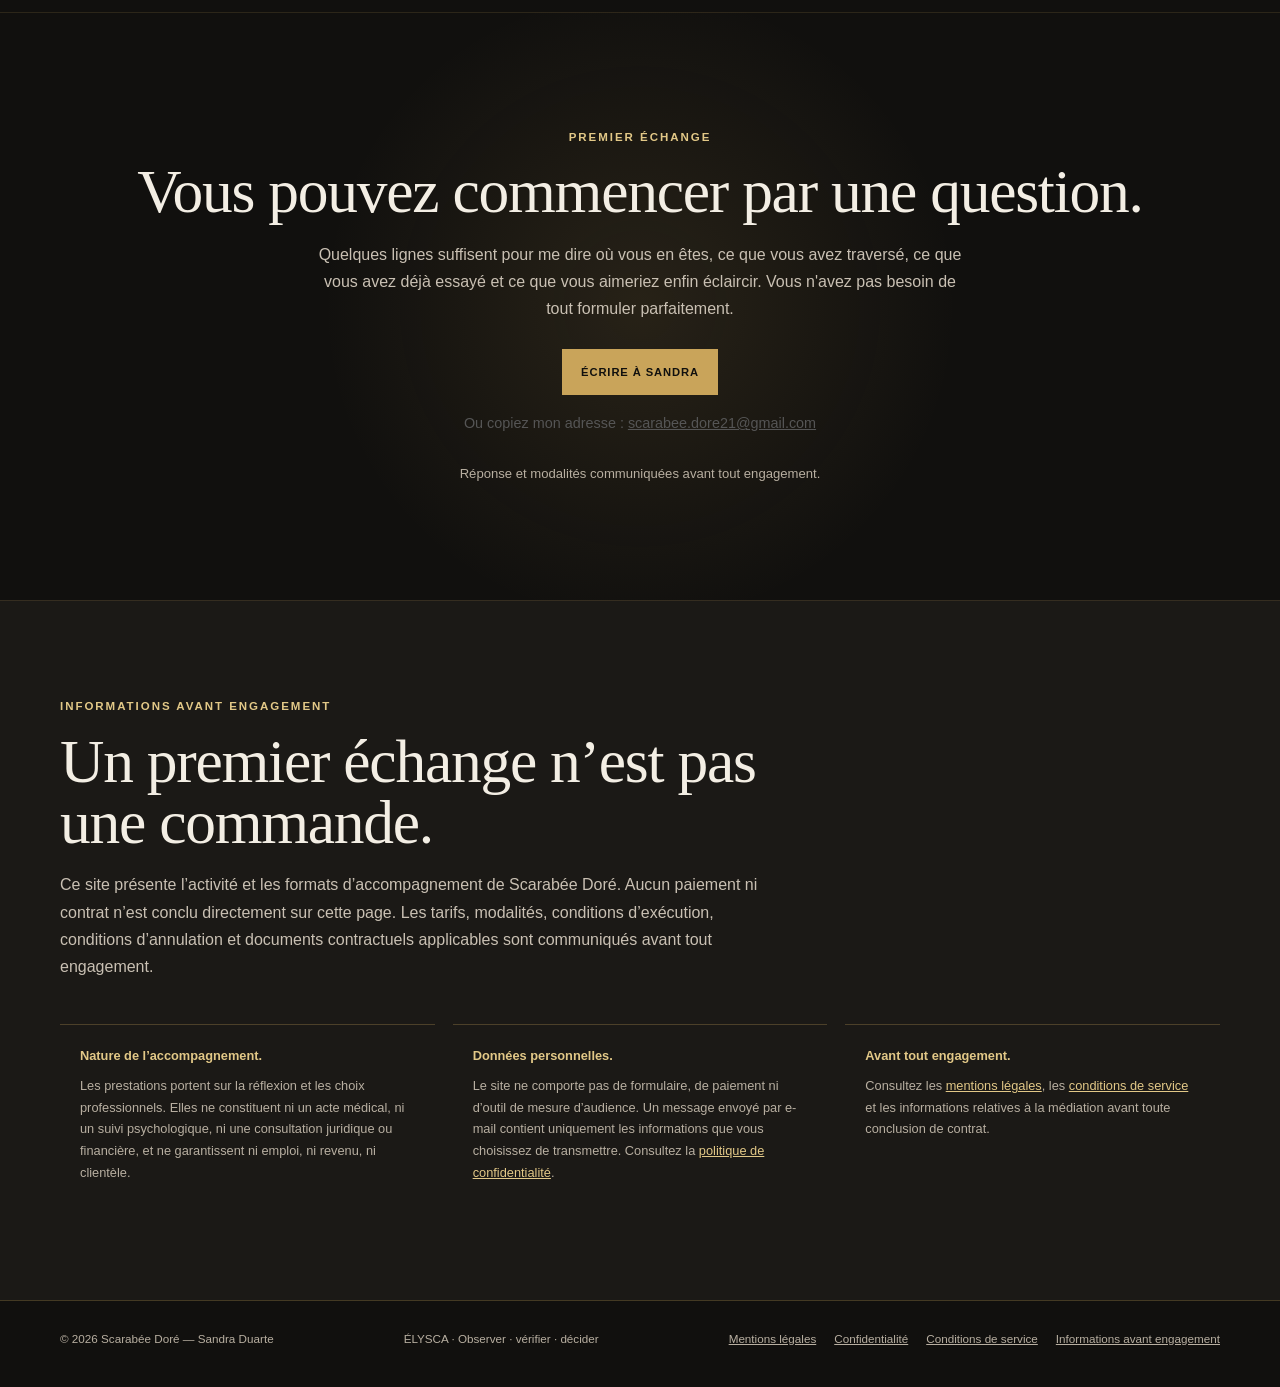
==== commit 59e43d78: "Met à jour les informations légales et RGPD" ====
--- a/index.html
+++ b/index.html
@@ -75,9 +75,9 @@
     <div class="shell">
       <div class="section-heading"><div class="eyebrow">Accompagnements individuels</div><h2>Commencer là où vous en êtes.</h2><p class="section-intro">Vous pouvez arriver avec du flou, une fatigue, plusieurs idées ou simplement le sentiment de ne plus savoir par où commencer. Un premier échange permet de poser les choses sans avoir à présenter un parcours parfait.</p></div>
       <div class="cards">
-        <article class="card"><div class="eyebrow">01 · Clarifier</div><h3>Point de départ</h3><p>Une séance pour poser la question qui se cache derrière votre blocage, faire le tri dans la situation et identifier une première action utile.</p><ul><li>90 minutes à distance</li><li>Clarification de votre situation</li><li>Question d'enquête et prochaine étape</li></ul><a class="button" href="mailto:sandra.duarte79@gmail.com?subject=S%C3%A9ance%20Point%20de%20d%C3%A9part">Demander cette séance</a></article>
-        <article class="card featured"><div class="eyebrow">02 · Explorer en profondeur</div><h3>Parcours ÉLYSCA</h3><p>Un accompagnement approfondi pour relier votre parcours à plusieurs pistes professionnelles, les documenter et préparer une décision argumentée.</p><ul><li>8 à 10 semaines à distance</li><li>Cartographie, enquête et expérimentations</li><li>Dossier de décision personnalisé</li></ul><a class="button filled" href="mailto:sandra.duarte79@gmail.com?subject=Parcours%20%C3%89LYSCA">Échanger sur le parcours</a></article>
-        <article class="card"><div class="eyebrow">03 · Examiner une piste</div><h3>Séance Réalité</h3><p>Une séance ciblée pour examiner une piste ou un choix précis, repérer ce qui reste à vérifier et définir un test proportionné.</p><ul><li>90 minutes à distance</li><li>Analyse d'une piste ou d'un choix</li><li>Plan de vérification concret</li></ul><a class="button" href="mailto:sandra.duarte79@gmail.com?subject=S%C3%A9ance%20R%C3%A9alit%C3%A9">Demander cette séance</a></article>
+        <article class="card"><div class="eyebrow">01 · Clarifier</div><h3>Point de départ</h3><p>Une séance pour poser la question qui se cache derrière votre blocage, faire le tri dans la situation et identifier une première action utile.</p><ul><li>90 minutes à distance</li><li>Clarification de votre situation</li><li>Question d'enquête et prochaine étape</li></ul><a class="button" href="mailto:scarabee.dore21@gmail.com?subject=S%C3%A9ance%20Point%20de%20d%C3%A9part">Demander cette séance</a></article>
+        <article class="card featured"><div class="eyebrow">02 · Explorer en profondeur</div><h3>Parcours ÉLYSCA</h3><p>Un accompagnement approfondi pour relier votre parcours à plusieurs pistes professionnelles, les documenter et préparer une décision argumentée.</p><ul><li>8 à 10 semaines à distance</li><li>Cartographie, enquête et expérimentations</li><li>Dossier de décision personnalisé</li></ul><a class="button filled" href="mailto:scarabee.dore21@gmail.com?subject=Parcours%20%C3%89LYSCA">Échanger sur le parcours</a></article>
+        <article class="card"><div class="eyebrow">03 · Examiner une piste</div><h3>Séance Réalité</h3><p>Une séance ciblée pour examiner une piste ou un choix précis, repérer ce qui reste à vérifier et définir un test proportionné.</p><ul><li>90 minutes à distance</li><li>Analyse d'une piste ou d'un choix</li><li>Plan de vérification concret</li></ul><a class="button" href="mailto:scarabee.dore21@gmail.com?subject=S%C3%A9ance%20R%C3%A9alit%C3%A9">Demander cette séance</a></article>
       </div>
       <p class="small-note">Les modalités et le tarif sont précisés avant tout engagement, lors du premier échange.</p>
     </div>
@@ -87,16 +87,16 @@
     <div class="shell">
       <div class="section-heading"><div class="eyebrow">Formations & transmission</div><h2>Faire circuler une méthode de réflexion.</h2><p class="section-intro">Des formats de transmission autour de l'analyse des parcours, de l'exploration professionnelle et des outils ÉLYSCA.</p></div>
       <div class="cards">
-        <article class="card featured"><div class="eyebrow">Formation signature</div><h3>Comprendre et pratiquer ÉLYSCA</h3><p>Découvrir une démarche pour observer un parcours, distinguer les faits des hypothèses, documenter une piste et préparer une expérimentation.</p><ul><li>Parcours atypiques et non linéaires</li><li>Outils de la carapace, de la mue et des élytres</li><li>Études de cas et dossier de décision</li></ul><a class="button filled" href="mailto:sandra.duarte79@gmail.com?subject=Programme%20formation%20%C3%89LYSCA">Recevoir les informations</a></article>
-        <article class="card"><div class="eyebrow">Atelier pratique</div><h3>Choisir sans repartir de zéro</h3><p>Un atelier guidé autour de la relecture du parcours, des compétences transférables et de la construction d'une première expérimentation.</p><ul><li>Format collectif à distance</li><li>Exercices de réflexion</li><li>Groupe à taille humaine</li></ul><a class="button" href="mailto:sandra.duarte79@gmail.com?subject=Atelier%20Choisir%20sans%20repartir%20de%20z%C3%A9ro">Manifester mon intérêt</a></article>
-        <article class="card"><div class="eyebrow">Pour les professionnels</div><h3>Accompagner les parcours atypiques</h3><p>Un format de sensibilisation pour les accompagnants qui souhaitent questionner les parcours multiples sans les réduire à une étiquette.</p><ul><li>Repères et posture</li><li>Analyse de situations</li><li>Outils mobilisables en accompagnement</li></ul><a class="button" href="mailto:sandra.duarte79@gmail.com?subject=Formation%20parcours%20atypiques">Demander les informations</a></article>
+        <article class="card featured"><div class="eyebrow">Formation signature</div><h3>Comprendre et pratiquer ÉLYSCA</h3><p>Découvrir une démarche pour observer un parcours, distinguer les faits des hypothèses, documenter une piste et préparer une expérimentation.</p><ul><li>Parcours atypiques et non linéaires</li><li>Outils de la carapace, de la mue et des élytres</li><li>Études de cas et dossier de décision</li></ul><a class="button filled" href="mailto:scarabee.dore21@gmail.com?subject=Programme%20formation%20%C3%89LYSCA">Recevoir les informations</a></article>
+        <article class="card"><div class="eyebrow">Atelier pratique</div><h3>Choisir sans repartir de zéro</h3><p>Un atelier guidé autour de la relecture du parcours, des compétences transférables et de la construction d'une première expérimentation.</p><ul><li>Format collectif à distance</li><li>Exercices de réflexion</li><li>Groupe à taille humaine</li></ul><a class="button" href="mailto:scarabee.dore21@gmail.com?subject=Atelier%20Choisir%20sans%20repartir%20de%20z%C3%A9ro">Manifester mon intérêt</a></article>
+        <article class="card"><div class="eyebrow">Pour les professionnels</div><h3>Accompagner les parcours atypiques</h3><p>Un format de sensibilisation pour les accompagnants qui souhaitent questionner les parcours multiples sans les réduire à une étiquette.</p><ul><li>Repères et posture</li><li>Analyse de situations</li><li>Outils mobilisables en accompagnement</li></ul><a class="button" href="mailto:scarabee.dore21@gmail.com?subject=Formation%20parcours%20atypiques">Demander les informations</a></article>
       </div>
     </div>
   </section>
 
   <section id="livre">
     <div class="shell book-feature">
-      <div><div class="eyebrow">Le livre</div><h2>Choisir sans repartir de zéro</h2><p class="section-intro">Vous avez changé de voie, bifurqué, interrompu ou recommencé plusieurs fois ? Votre parcours contient peut-être déjà des ressources que vous n'avez pas encore reliées entre elles.</p><p>Ce livre propose un chemin de réflexion pour relire votre expérience, repérer ce qui peut être transféré et construire une suite en tenant compte de votre histoire, de vos contraintes et du réel.</p><a class="button filled" href="mailto:sandra.duarte79@gmail.com?subject=Informations%20sur%20le%20livre">Demander des informations sur le livre</a></div>
+      <div><div class="eyebrow">Le livre</div><h2>Choisir sans repartir de zéro</h2><p class="section-intro">Vous avez changé de voie, bifurqué, interrompu ou recommencé plusieurs fois ? Votre parcours contient peut-être déjà des ressources que vous n'avez pas encore reliées entre elles.</p><p>Ce livre propose un chemin de réflexion pour relire votre expérience, repérer ce qui peut être transféré et construire une suite en tenant compte de votre histoire, de vos contraintes et du réel.</p><a class="button filled" href="mailto:scarabee.dore21@gmail.com?subject=Informations%20sur%20le%20livre">Demander des informations sur le livre</a></div>
       <div class="book-cover" role="img" aria-label="Présentation typographique du livre Choisir sans repartir de zéro"><span>SCARABÉE DORÉ</span><strong>Choisir<br>sans repartir<br>de zéro</strong><small>Relire son parcours pour construire la suite à partir de ce qui existe déjà.</small></div>
     </div>
   </section>
@@ -104,7 +104,7 @@
   <section class="about" id="apropos">
     <div class="shell about-grid">
       <div class="about-mark"><img src="assets/scarabee-icon.png" alt="Emblème Scarabée Doré"></div>
-      <div><div class="eyebrow">À propos</div><h2>Une présence calme pour les histoires complexes.</h2><p>Je suis Sandra Duarte, fondatrice de Scarabée Doré et conceptrice de la démarche ÉLYSCA.</p><p>J'ai choisi de créer un cadre qui ne cherche pas à simplifier artificiellement les parcours. Je préfère les questions justes aux réponses rapides, les faits aux étiquettes et les petits essais aux décisions prises sous pression.</p><p>Ma façon d'accompagner est à la fois attentive et exigeante : accueillir ce qui est vécu, mettre des mots sur ce qui se joue, relier les éléments et distinguer ce qui est établi de ce qui reste à explorer.</p><p>Je crois qu'une décision solide ne vient pas nécessairement d'une réponse immédiate. Elle se construit en avançant, avec méthode, courage et respect de sa réalité. Une erreur ou un détour peuvent devenir une source de discernement lorsqu'ils sont regardés avec honnêteté.</p><a class="button" href="mailto:sandra.duarte79@gmail.com?subject=Premier%20%C3%A9change%20avec%20Sandra">Me contacter</a></div>
+      <div><div class="eyebrow">À propos</div><h2>Une présence calme pour les histoires complexes.</h2><p>Je suis Sandra Duarte, fondatrice de Scarabée Doré et conceptrice de la démarche ÉLYSCA.</p><p>J'ai choisi de créer un cadre qui ne cherche pas à simplifier artificiellement les parcours. Je préfère les questions justes aux réponses rapides, les faits aux étiquettes et les petits essais aux décisions prises sous pression.</p><p>Ma façon d'accompagner est à la fois attentive et exigeante : accueillir ce qui est vécu, mettre des mots sur ce qui se joue, relier les éléments et distinguer ce qui est établi de ce qui reste à explorer.</p><p>Je crois qu'une décision solide ne vient pas nécessairement d'une réponse immédiate. Elle se construit en avançant, avec méthode, courage et respect de sa réalité. Une erreur ou un détour peuvent devenir une source de discernement lorsqu'ils sont regardés avec honnêteté.</p><a class="button" href="mailto:scarabee.dore21@gmail.com?subject=Premier%20%C3%A9change%20avec%20Sandra">Me contacter</a></div>
     </div>
   </section>
 
@@ -132,7 +132,7 @@
   </section>
 
   <section class="final-cta" id="contact">
-    <div class="shell"><div class="eyebrow">Premier échange</div><h2>Vous pouvez commencer par une question.</h2><p>Quelques lignes suffisent pour me dire où vous en êtes, ce que vous avez traversé, ce que vous avez déjà essayé et ce que vous aimeriez enfin éclaircir. Vous n'avez pas besoin de tout formuler parfaitement.</p><a class="button filled" href="mailto:sandra.duarte79@gmail.com?subject=Premier%20%C3%A9change%20Scarab%C3%A9e%20Dor%C3%A9">Écrire à Sandra</a>
+    <div class="shell"><div class="eyebrow">Premier échange</div><h2>Vous pouvez commencer par une question.</h2><p>Quelques lignes suffisent pour me dire où vous en êtes, ce que vous avez traversé, ce que vous avez déjà essayé et ce que vous aimeriez enfin éclaircir. Vous n'avez pas besoin de tout formuler parfaitement.</p><a class="button filled" href="mailto:scarabee.dore21@gmail.com?subject=Premier%20%C3%A9change%20Scarab%C3%A9e%20Dor%C3%A9">Écrire à Sandra</a>
 <p style="margin-top: 1rem; font-size: 0.9rem; color: #555;">
   Ou copiez mon adresse :
   <button type="button"
@@ -147,11 +147,11 @@
   <section class="legal-summary" id="informations">
     <div class="shell">
       <div class="section-heading"><div class="eyebrow">Informations avant engagement</div><h2>Un premier échange n’est pas une commande.</h2><p class="section-intro">Ce site présente l’activité et les formats d’accompagnement de Scarabée Doré. Aucun paiement ni contrat n’est conclu directement sur cette page. Les tarifs, modalités, conditions d’exécution, conditions d’annulation et documents contractuels applicables sont communiqués avant tout engagement.</p></div>
-      <div class="legal-notes"><p><strong>Nature de l’accompagnement.</strong> Les prestations portent sur la réflexion et les choix professionnels. Elles ne constituent ni un acte médical, ni un suivi psychologique, ni une consultation juridique ou financière, et ne garantissent ni emploi, ni revenu, ni clientèle.</p><p><strong>Données personnelles.</strong> Le site ne comporte pas de formulaire, de paiement ni d’outil de mesure d’audience. Un message envoyé par e-mail contient uniquement les informations que vous choisissez de transmettre. Consultez la <a href="confidentialite.html">politique de confidentialité</a>.</p><p><strong>Informations légales.</strong> Consultez les <a href="mentions-legales.html">mentions légales</a> avant publication et complétez-les avec les informations exactes de l’entreprise, l’hébergeur, le SIRET, l’adresse professionnelle et, si nécessaire, le médiateur de la consommation.</p></div>
+      <div class="legal-notes"><p><strong>Nature de l’accompagnement.</strong> Les prestations portent sur la réflexion et les choix professionnels. Elles ne constituent ni un acte médical, ni un suivi psychologique, ni une consultation juridique ou financière, et ne garantissent ni emploi, ni revenu, ni clientèle.</p><p><strong>Données personnelles.</strong> Le site ne comporte pas de formulaire, de paiement ni d’outil de mesure d’audience. Un message envoyé par e-mail contient uniquement les informations que vous choisissez de transmettre. Consultez la <a href="confidentialite.html">politique de confidentialité</a>.</p><p><strong>Avant tout engagement.</strong> Consultez les <a href="mentions-legales.html">mentions légales</a>, les <a href="conditions.html">conditions de service</a> et les informations relatives à la médiation avant toute conclusion de contrat.</p></div>
     </div>
   </section>
 </main>
-<footer><div class="shell footer-line"><span>© 2026 Scarabée Doré — Sandra Duarte</span><span>ÉLYSCA · Observer · vérifier · décider</span><div class="footer-links"><a href="mentions-legales.html">Mentions légales</a><a href="confidentialite.html">Confidentialité</a><a href="#informations">Informations avant engagement</a></div></div></footer>
+<footer><div class="shell footer-line"><span>© 2026 Scarabée Doré — Sandra Duarte</span><span>ÉLYSCA · Observer · vérifier · décider</span><div class="footer-links"><a href="mentions-legales.html">Mentions légales</a><a href="confidentialite.html">Confidentialité</a><a href="conditions.html">Conditions de service</a><a href="#informations">Informations avant engagement</a></div></div></footer>
 <script>
   const menuButton = document.querySelector('.menu-toggle');
   const navigation = document.querySelector('.nav-links');
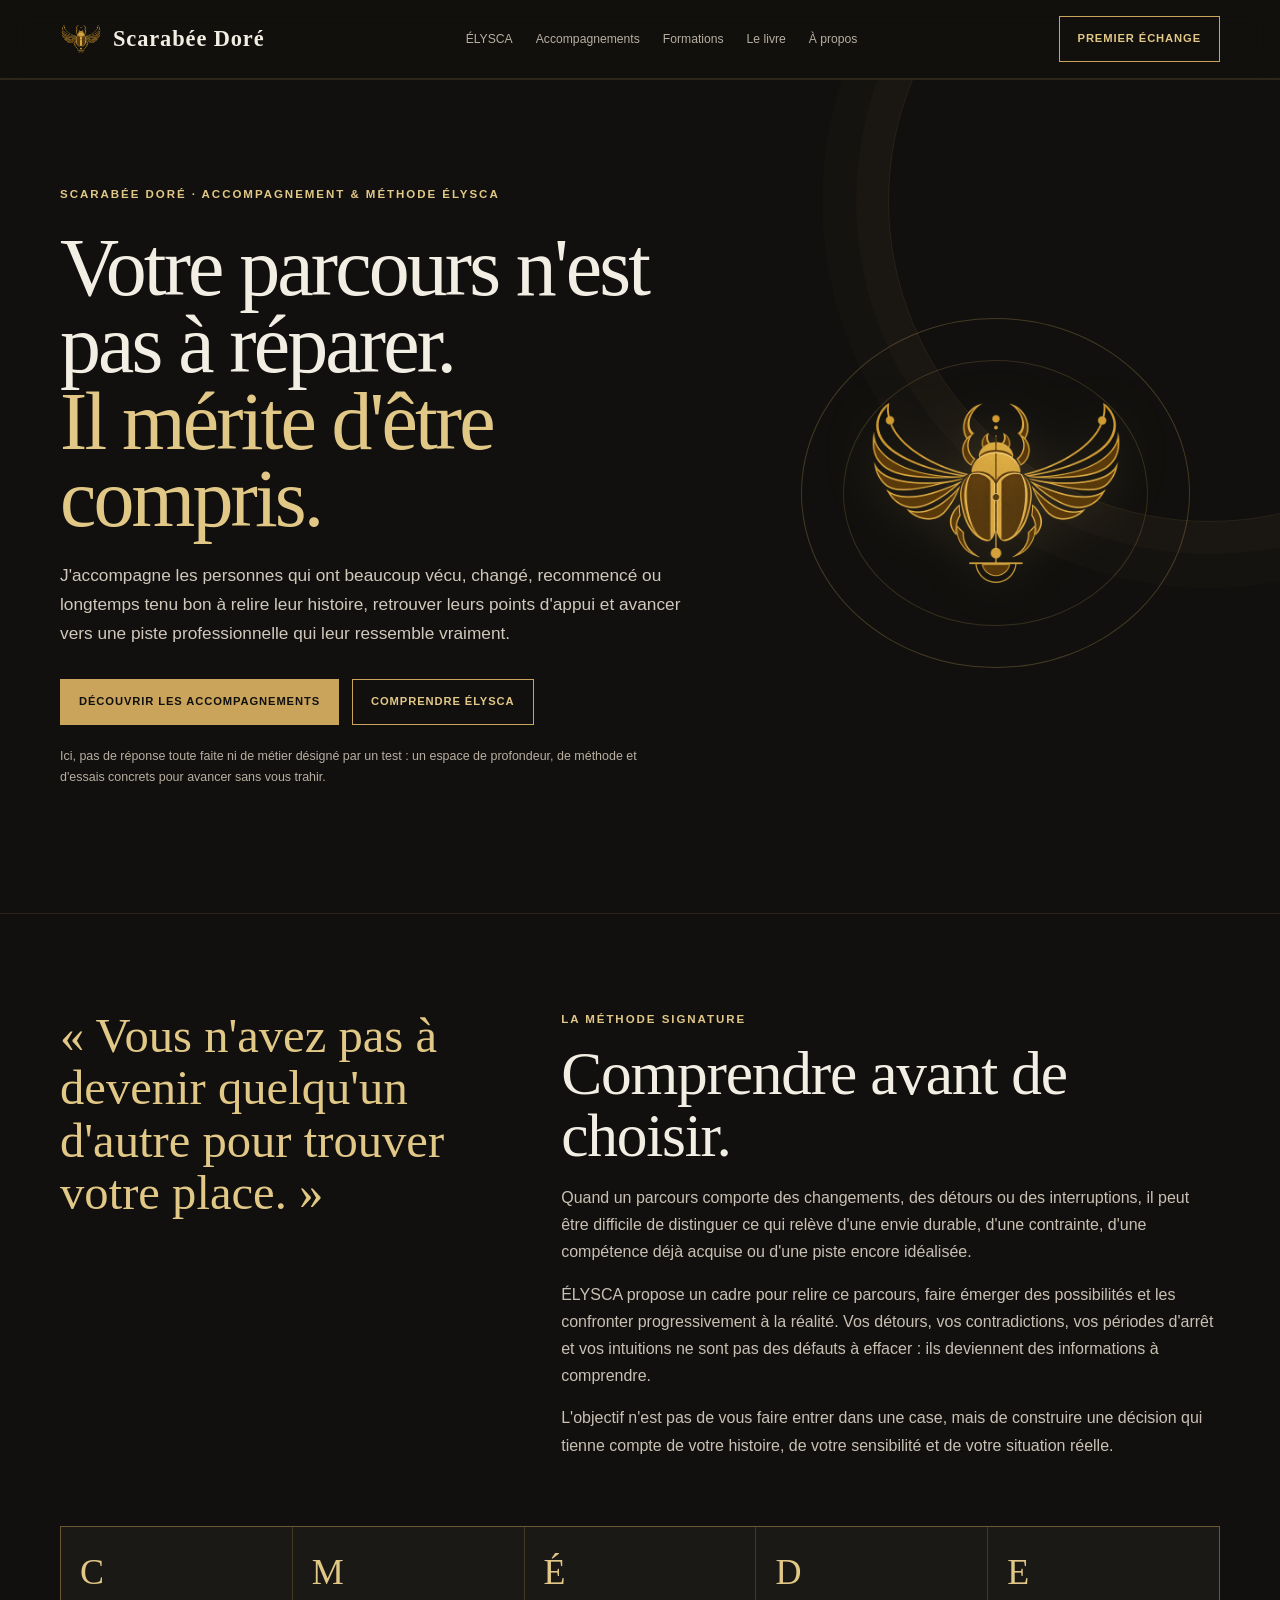
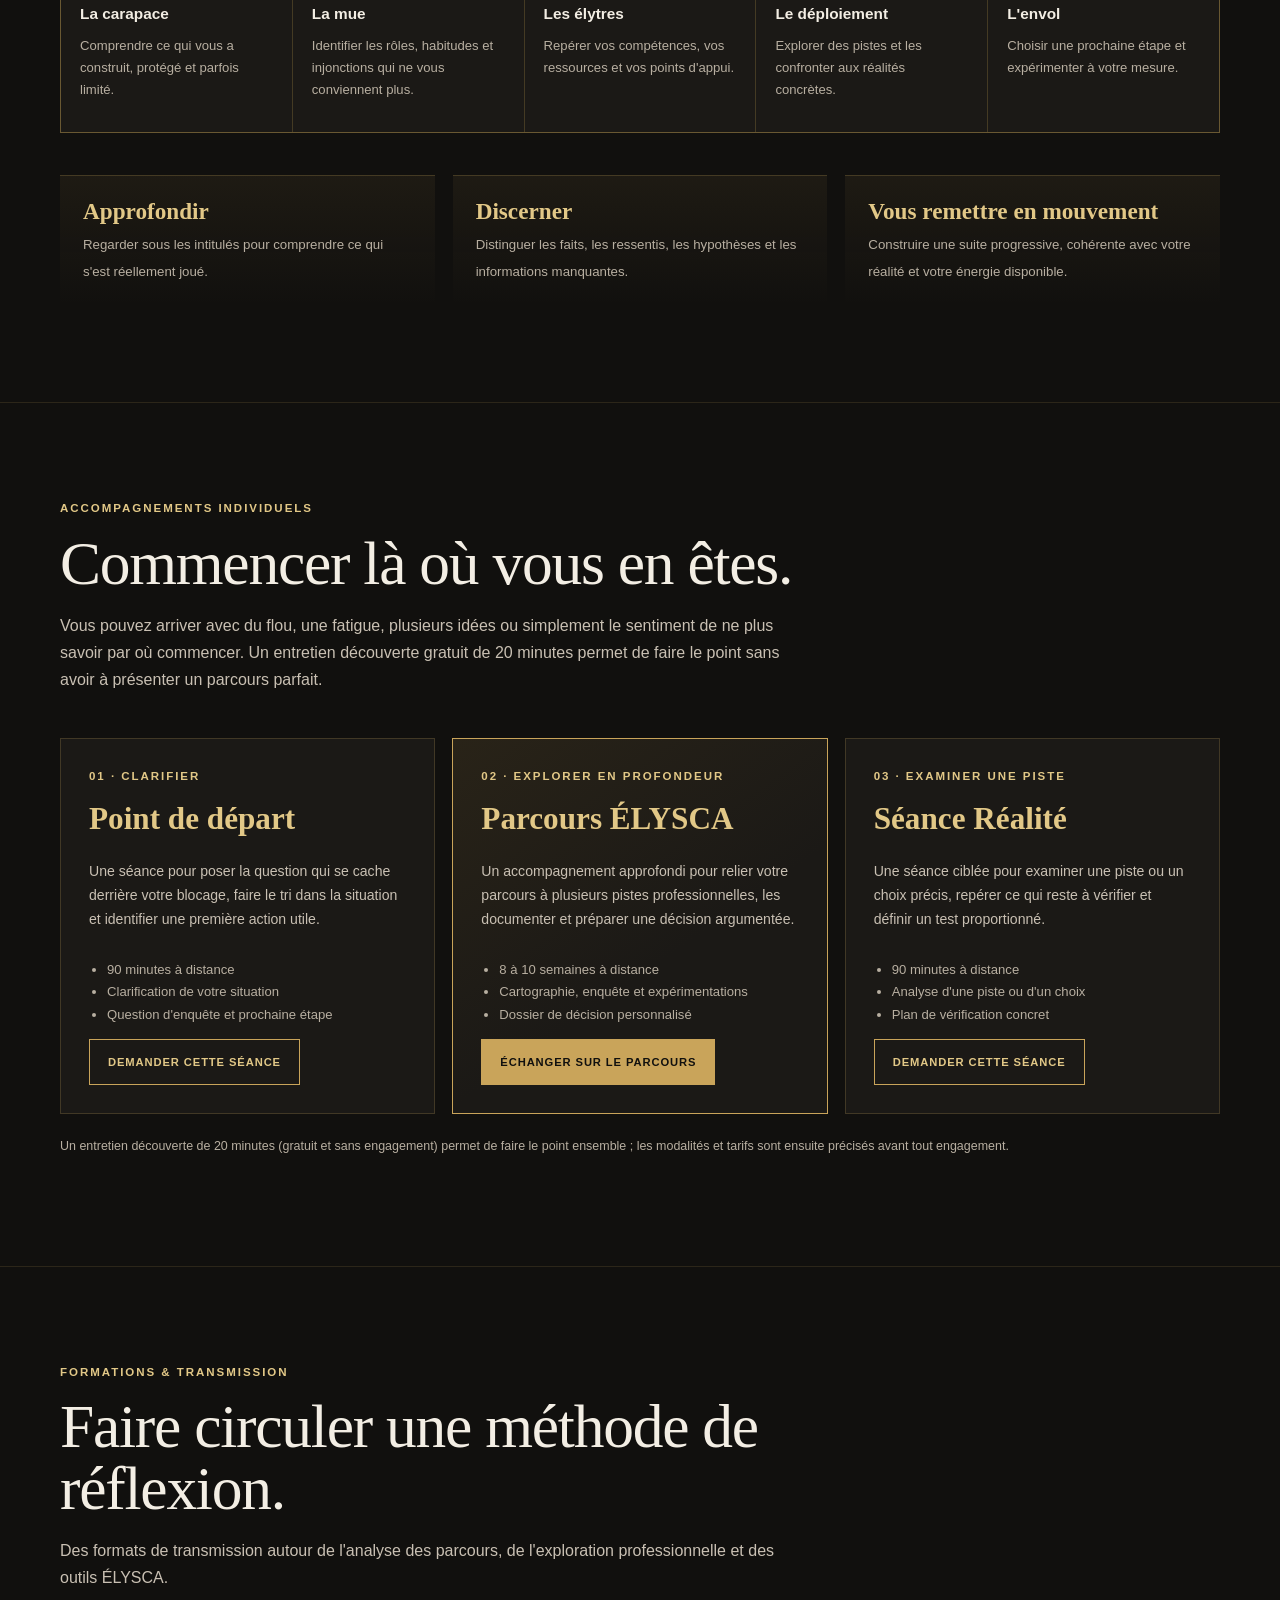
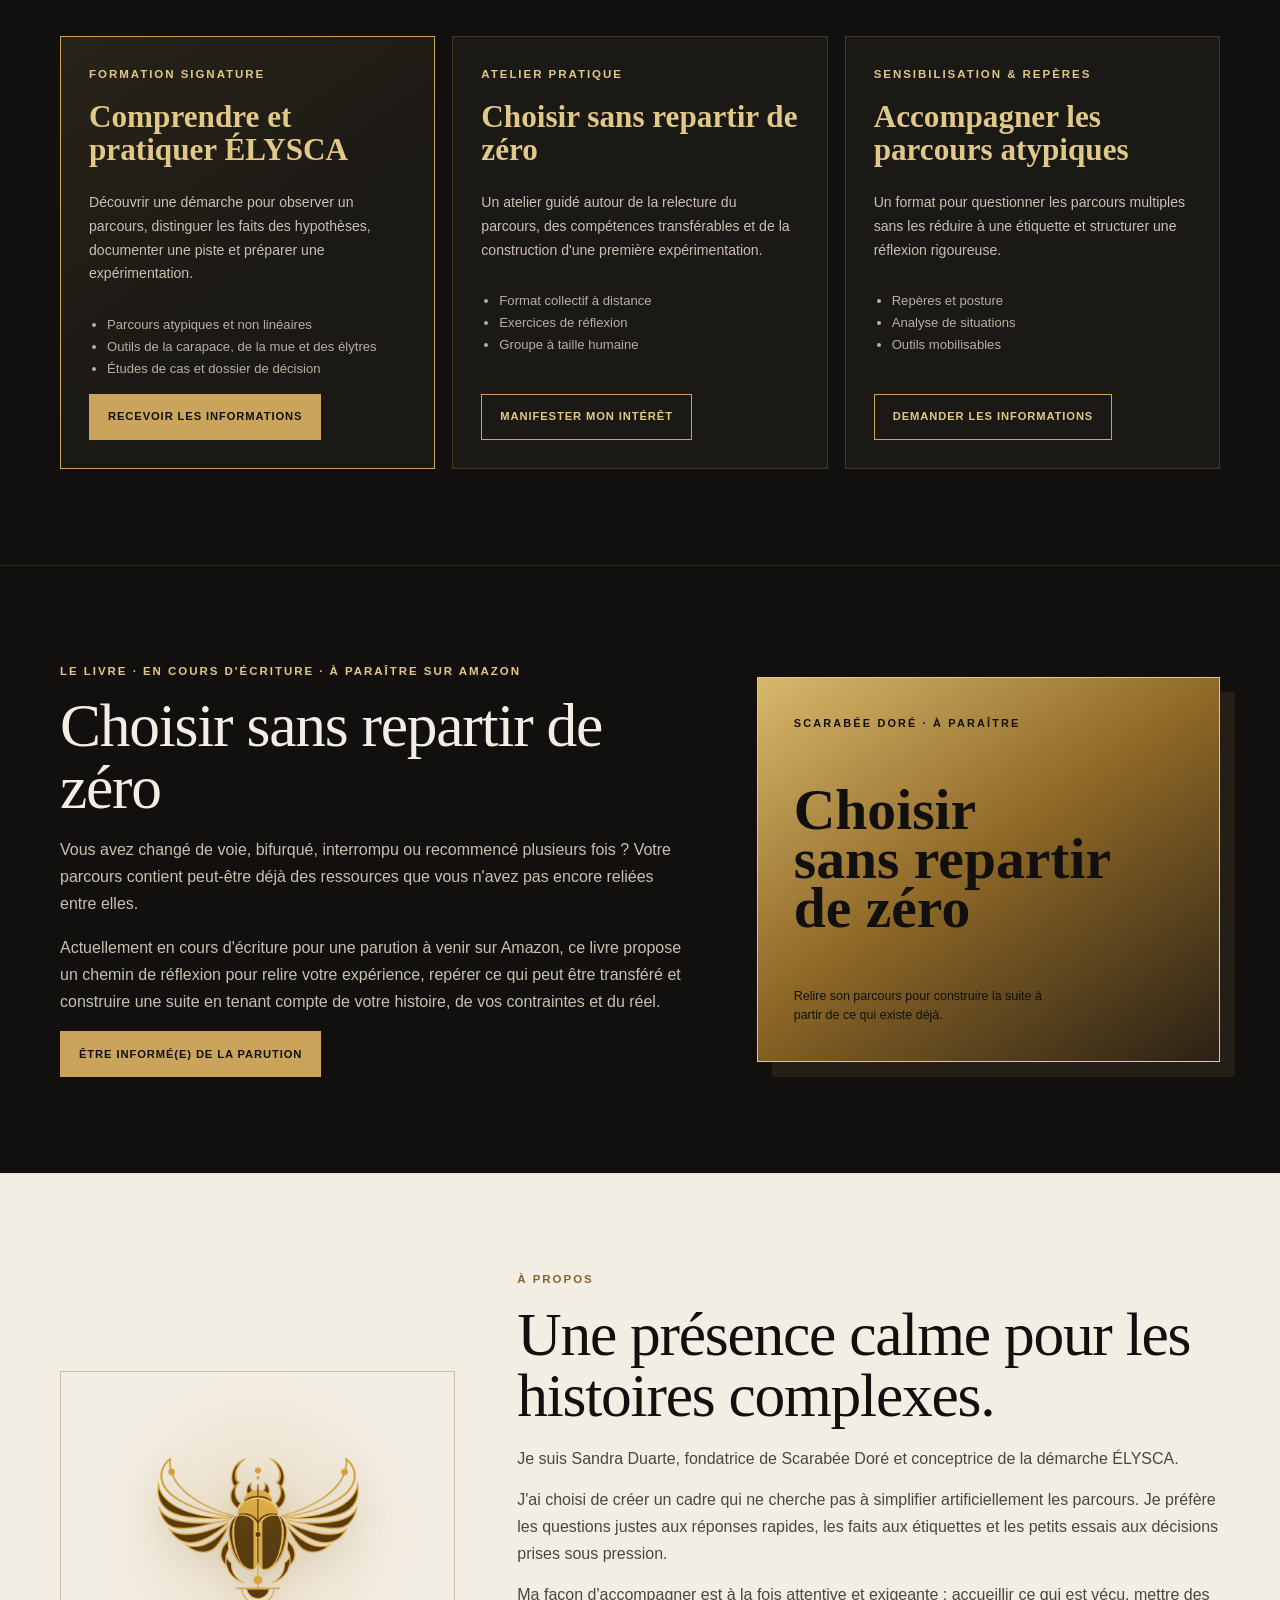
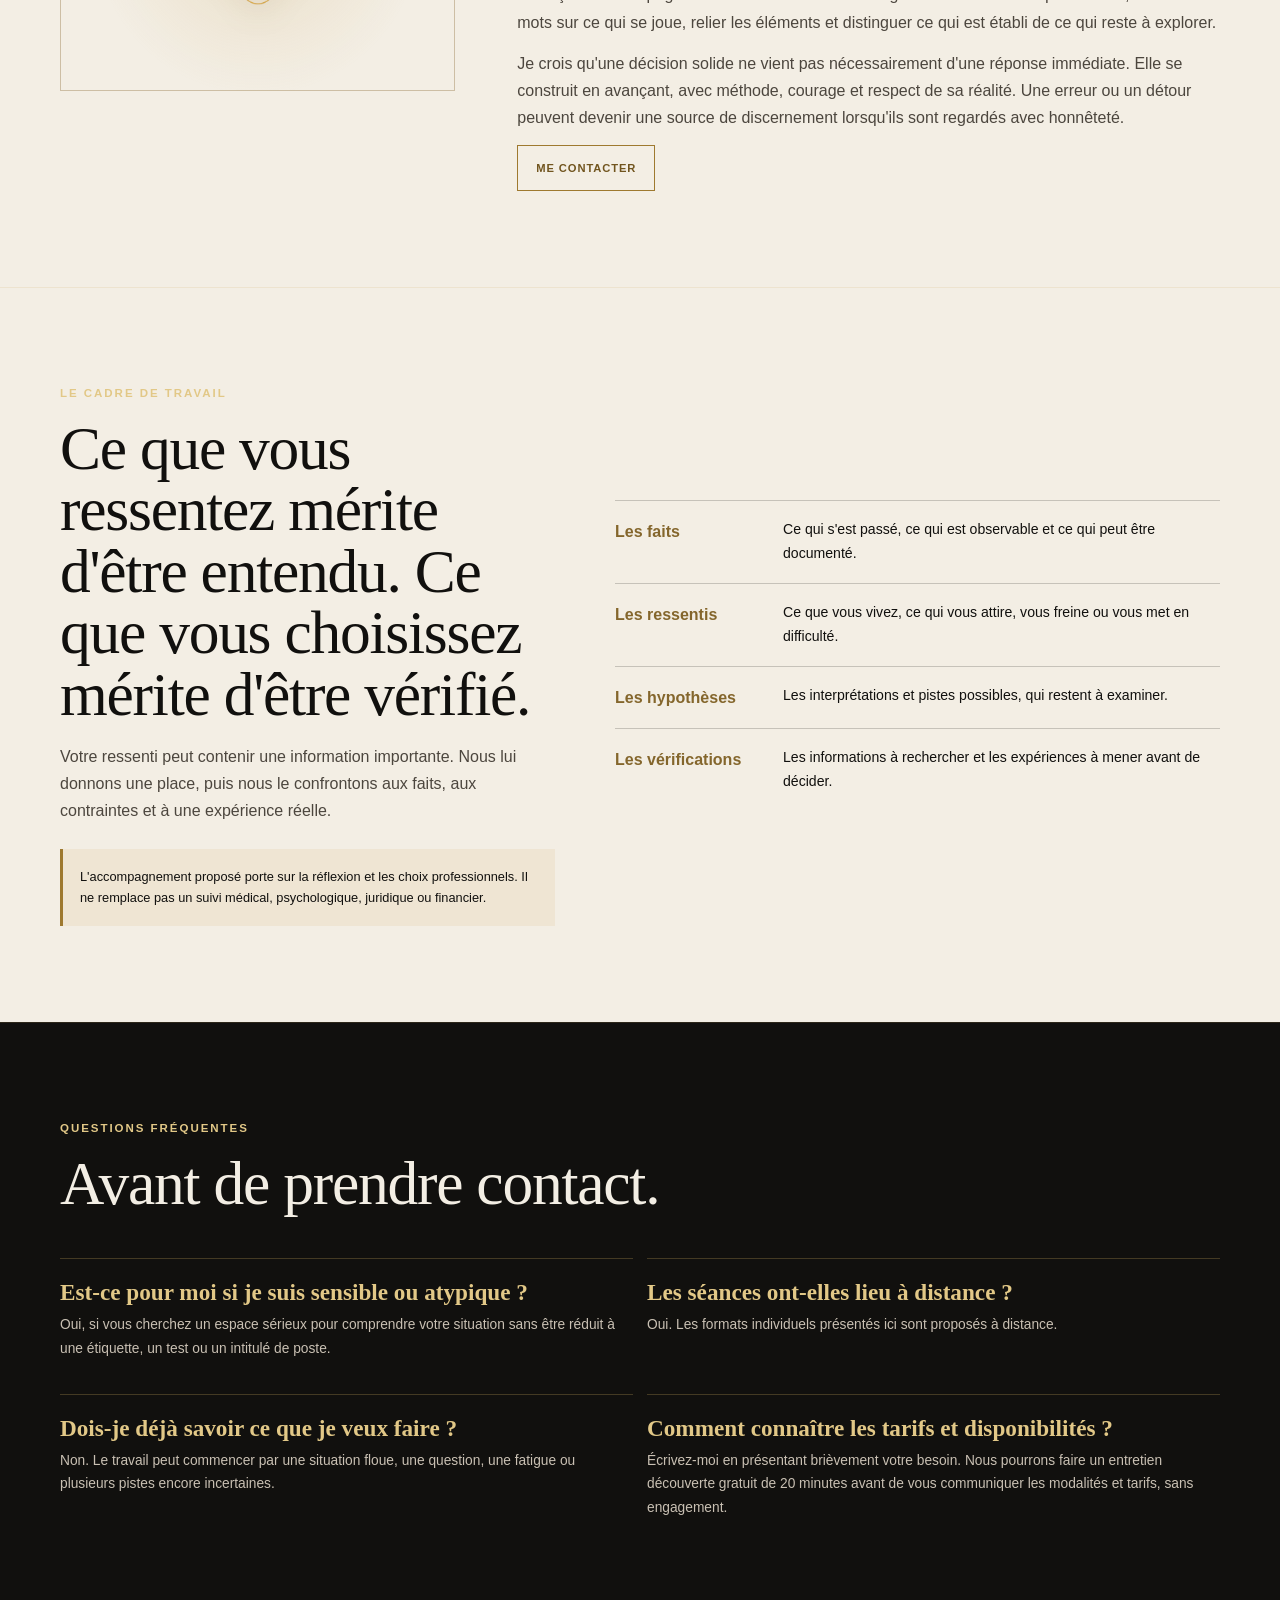
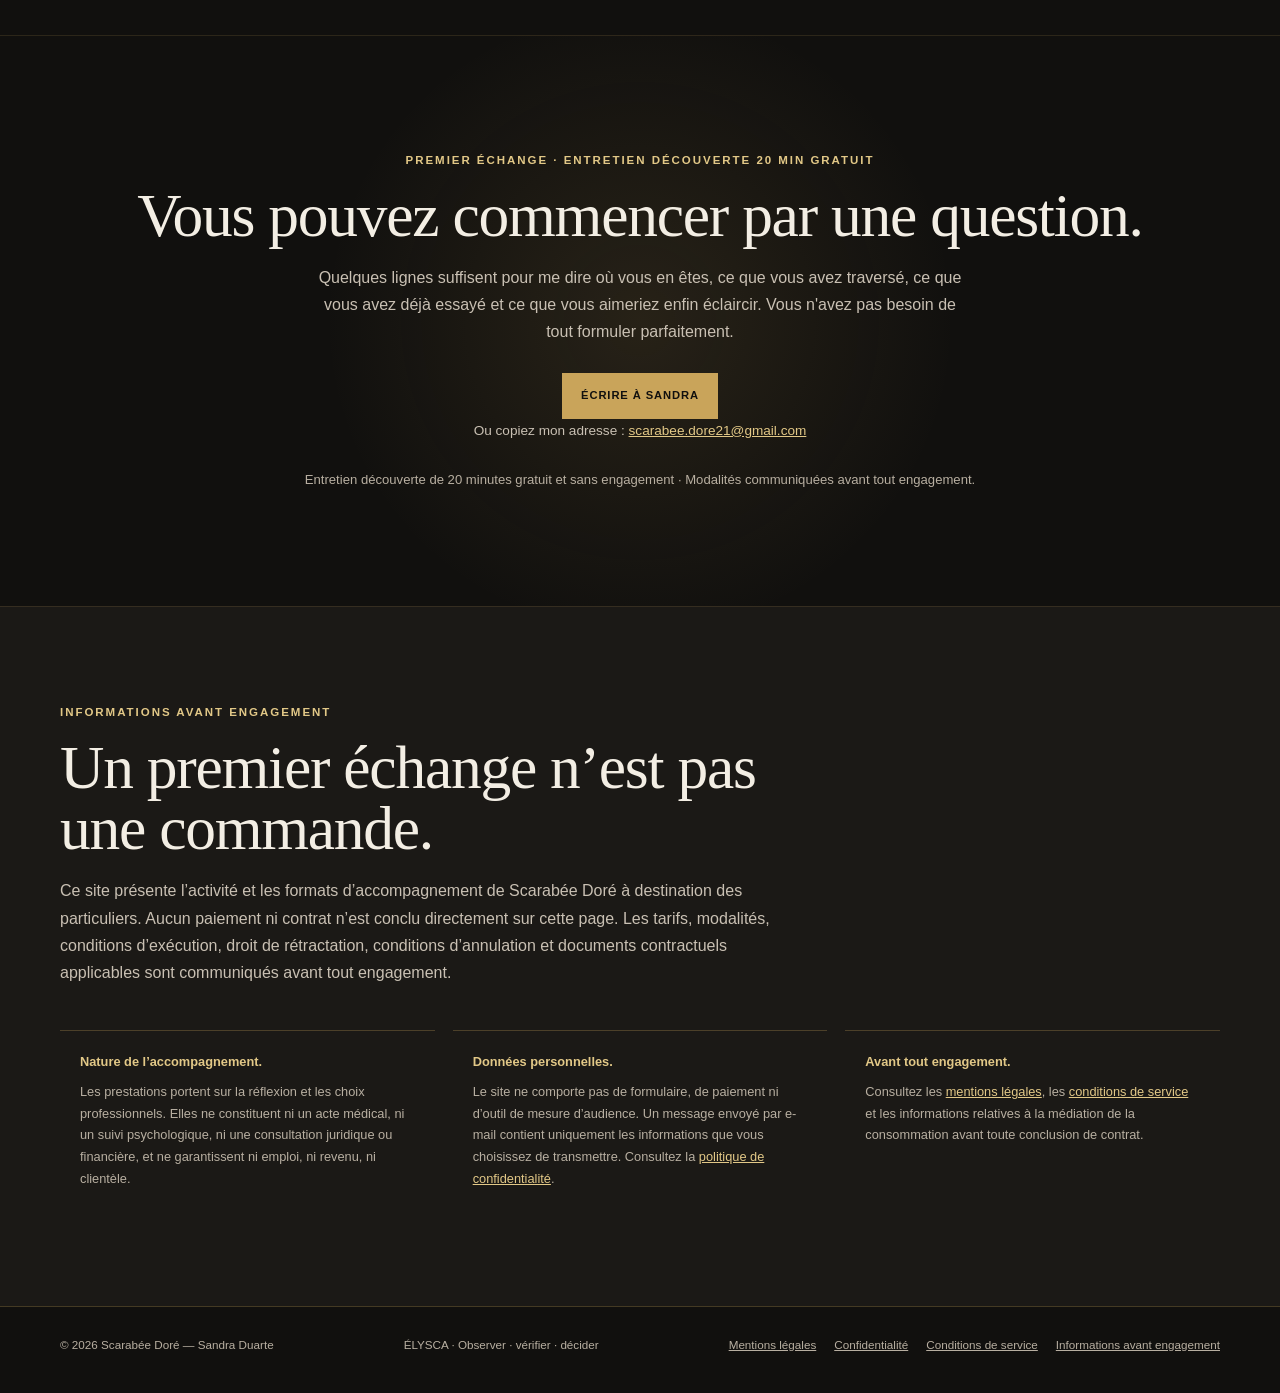
==== commit b89fb203: "Update homepage with discovery-call content" ====
--- a/index.html
+++ b/index.html
@@ -5,7 +5,7 @@
   <meta name="viewport" content="width=device-width, initial-scale=1">
   <meta name="theme-color" content="#11100e">
   <title>Scarabée Doré — Accompagnement professionnel &amp; méthode ÉLYSCA</title>
-  <meta name="description" content="Accompagnement pour relire votre parcours, retrouver vos appuis et construire une piste professionnelle qui vous ressemble. Méthode ÉLYSCA. Premier échange sans engagement.">
+  <meta name="description" content="Accompagnement pour relire votre parcours, retrouver vos appuis et construire une piste professionnelle qui vous ressemble. Méthode ÉLYSCA. Entretien découverte de 20 min gratuit et sans engagement.">
   <link rel="icon" type="image/png" href="assets/scarabee-icon.png">
   <style>
     :root{--ink:#11100e;--ink2:#1b1916;--paper:#f3eee4;--paper2:#e8dfd0;--gold:#c9a45a;--gold2:#e2c887;--muted:#b8afa1;--line:rgba(201,164,90,.28);--serif:Georgia,'Times New Roman',serif;--sans:Arial,Helvetica,sans-serif}
@@ -19,7 +19,7 @@
     .about{background:var(--paper);color:var(--ink)}.about .section-intro,.about p{color:#4c463e}.about-grid{display:grid;grid-template-columns:.72fr 1.28fr;gap:62px;align-items:center}.about-mark{min-height:320px;display:grid;place-items:center;border:1px solid rgba(132,102,44,.35);background:radial-gradient(circle,rgba(201,164,90,.22),transparent 65%)}.about-mark img{width:min(220px,65%);filter:drop-shadow(0 8px 16px rgba(80,55,12,.16))}.about h2{color:var(--ink)}.about .eyebrow{color:#84662c}.about p{margin:0 0 14px}.about .button{color:#71551f;border-color:#9e792f}.about .button:hover{background:#9e792f;color:white}
     .book-feature{display:grid;grid-template-columns:1.15fr .85fr;gap:70px;align-items:center}.book-feature p{color:#c9c0b3;max-width:690px}.book-cover{min-height:385px;padding:36px;display:flex;flex-direction:column;justify-content:space-between;background:linear-gradient(145deg,#d8b86b,#8d6726 48%,#2a2115);border:1px solid var(--gold2);box-shadow:15px 15px 0 rgba(201,164,90,.1);color:var(--ink)}.book-cover span{font-size:.68rem;letter-spacing:.2em;font-weight:700}.book-cover strong{font:600 clamp(2.7rem,4.5vw,4.4rem)/.85 var(--serif)}.book-cover small{max-width:270px;font-size:.78rem;line-height:1.5}
     .lenses{background:var(--paper);color:var(--ink)}.lenses h2{color:var(--ink)}.lenses .section-intro,.lenses p{color:#4c463e}.lenses-grid{display:grid;grid-template-columns:.9fr 1.1fr;gap:60px;align-items:center}.lens-list{display:grid}.lens{border-top:1px solid rgba(17,16,14,.2);padding:17px 0;display:grid;grid-template-columns:150px 1fr;gap:18px}.lens strong{color:#84662c}.lens span{font-size:.88rem}.disclaimer{margin-top:24px;padding:17px;border-left:3px solid #9e792f;background:rgba(201,164,90,.12);font-size:.8rem}
-    .faq{display:grid;grid-template-columns:1fr 1fr;gap:14px}.faq article{border-top:1px solid var(--line);padding:20px 0}.faq h3{font:600 1.45rem var(--serif);color:var(--gold2);margin:0 0 7px}.faq p{color:#c9c0b3;font-size:.86rem;margin:0}.final-cta{text-align:center;padding:115px 0;background:radial-gradient(circle at center,rgba(201,164,90,.12),transparent 45%)}.final-cta p{max-width:650px;margin:0 auto 27px;color:#c9c0b3}.final-cta .eyebrow{margin-bottom:8px}.contact-line{font-size:.82rem;color:var(--muted);margin-top:17px}.legal-summary{background:var(--ink2)}.legal-notes{display:grid;grid-template-columns:repeat(3,1fr);gap:18px}.legal-notes p{margin:0;padding:20px;border-top:1px solid var(--line);color:var(--muted);font-size:.8rem}.legal-notes strong{display:block;color:var(--gold2);margin-bottom:8px}.legal-notes a{color:var(--gold2)}footer{border-top:1px solid var(--line);padding:28px 0 38px;color:var(--muted);font-size:.73rem}.footer-line{display:flex;justify-content:space-between;gap:18px;flex-wrap:wrap}.footer-links{display:flex;gap:18px;flex-wrap:wrap}.footer-links a{color:var(--muted)}
+    .faq{display:grid;grid-template-columns:1fr 1fr;gap:14px}.faq article{border-top:1px solid var(--line);padding:20px 0}.faq h3{font:600 1.45rem var(--serif);color:var(--gold2);margin:0 0 7px}.faq p{color:#c9c0b3;font-size:.86rem;margin:0}.final-cta{text-align:center;padding:115px 0;background:radial-gradient(circle at center,rgba(201,164,90,.12),transparent 45%)}.final-cta p{max-width:650px;margin:0 auto 27px;color:#c9c0b3}.final-cta .eyebrow{margin-bottom:8px}.copy-line{margin-top:16px;font-size:.85rem;color:var(--muted)}.copy-btn{background:none;border:none;color:var(--gold2);text-decoration:underline;cursor:pointer;font:inherit;padding:0}.contact-line{font-size:.82rem;color:var(--muted);margin-top:17px}.legal-summary{background:var(--ink2)}.legal-notes{display:grid;grid-template-columns:repeat(3,1fr);gap:18px}.legal-notes p{margin:0;padding:20px;border-top:1px solid var(--line);color:var(--muted);font-size:.8rem}.legal-notes strong{display:block;color:var(--gold2);margin-bottom:8px}.legal-notes a{color:var(--gold2)}footer{border-top:1px solid var(--line);padding:28px 0 38px;color:var(--muted);font-size:.73rem}.footer-line{display:flex;justify-content:space-between;gap:18px;flex-wrap:wrap}.footer-links{display:flex;gap:18px;flex-wrap:wrap}.footer-links a{color:var(--muted)}
     @media(max-width:900px){.hero-grid,.manifesto,.about-grid,.lenses-grid,.book-feature{grid-template-columns:1fr;gap:34px}.seal{min-height:290px;order:-1}.steps{grid-template-columns:repeat(2,1fr)}.cards{grid-template-columns:1fr 1fr}.nav-links{gap:13px}.nav-links a{font-size:.7rem}}
     @media(max-width:680px){.shell{width:min(100% - 30px,1160px)}.nav{min-height:70px}.brand img{width:36px;height:36px}.brand strong{font-size:1.22rem}.menu-toggle{display:inline-flex}.nav-cta{display:none}.nav-links{display:none;position:absolute;top:70px;left:0;right:0;background:#171512;border-bottom:1px solid var(--line);padding:14px 22px 20px;flex-direction:column;align-items:stretch;gap:0}.nav-links.open{display:flex}.nav-links a{padding:12px 4px;border-bottom:1px solid rgba(201,164,90,.12);font-size:.82rem}.hero{padding:64px 0 76px}.hero-grid{gap:10px}.hero h1{font-size:clamp(3.15rem,14vw,4.5rem)}.seal{min-height:235px}.seal:before{inset:18px 40px}.seal:after{inset:47px 68px}.seal img{width:170px}.hero-copy{font-size:.98rem}.hero-actions{flex-direction:column;align-items:stretch}.button{width:100%;text-align:center}.steps,.cards,.proof-strip,.faq,.legal-notes{grid-template-columns:1fr}section{padding:72px 0}.step{min-height:0}.lens{grid-template-columns:1fr;gap:4px}.book-cover{min-height:320px}.final-cta{padding:82px 0}.footer-line{flex-direction:column}}
     @media(prefers-reduced-motion:reduce){html{scroll-behavior:auto}*,*:before,*:after{transition:none!important}}
@@ -32,7 +32,7 @@
     <nav class="nav-links" id="navigation-principale" aria-label="Navigation principale">
       <a href="#methode">ÉLYSCA</a><a href="#accompagnements">Accompagnements</a><a href="#formations">Formations</a><a href="#livre">Le livre</a><a href="#apropos">À propos</a>
     </nav>
-    <a class="nav-cta" href="mailto:scarabee.dore21@gmail.com?subject=Premier%20%C3%A9change%20Scarab%C3%A9e%20Dor%C3%A9">Premier échange</a>
+    <a class="nav-cta" href="mailto:scarabee.dore21@gmail.com?subject=Entretien%20d%C3%A9couverte%20(20%20min)%20%E2%80%94%20Scarab%C3%A9e%20Dor%C3%A9&amp;body=Bonjour%20Sandra%2C%0A%0AJe%20souhaiterais%20planifier%20un%20entretien%20d%C3%A9couverte%20gratuit%20de%2020%20minutes.%0A%0AO%C3%B9%20j'en%20suis%20aujourd'hui%20%3A%20%0ACe%20que%20j'aimerais%20%C3%A9claircir%20%3A%20%0A%0A%C3%80%20bient%C3%B4t%2C">Premier échange</a>
     <button class="menu-toggle" type="button" aria-expanded="false" aria-controls="navigation-principale">Menu</button>
   </div>
 </header>
@@ -40,7 +40,7 @@
   <section class="hero" id="accueil">
     <div class="shell hero-grid">
       <div>
-        <div class="eyebrow">Scarabée Doré · Accompagnement & méthode ÉLYSCA</div>
+        <div class="eyebrow">Scarabée Doré · Accompagnement &amp; méthode ÉLYSCA</div>
         <h1>Votre parcours n'est pas à réparer.<br><span class="gold">Il mérite d'être compris.</span></h1>
         <p class="hero-copy">J'accompagne les personnes qui ont beaucoup vécu, changé, recommencé ou longtemps tenu bon à relire leur histoire, retrouver leurs points d'appui et avancer vers une piste professionnelle qui leur ressemble vraiment.</p>
         <div class="hero-actions"><a class="button filled" href="#accompagnements">Découvrir les accompagnements</a><a class="button" href="#methode">Comprendre ÉLYSCA</a></div>
@@ -73,38 +73,38 @@
 
   <section id="accompagnements">
     <div class="shell">
-      <div class="section-heading"><div class="eyebrow">Accompagnements individuels</div><h2>Commencer là où vous en êtes.</h2><p class="section-intro">Vous pouvez arriver avec du flou, une fatigue, plusieurs idées ou simplement le sentiment de ne plus savoir par où commencer. Un premier échange permet de poser les choses sans avoir à présenter un parcours parfait.</p></div>
+      <div class="section-heading"><div class="eyebrow">Accompagnements individuels</div><h2>Commencer là où vous en êtes.</h2><p class="section-intro">Vous pouvez arriver avec du flou, une fatigue, plusieurs idées ou simplement le sentiment de ne plus savoir par où commencer. Un entretien découverte gratuit de 20 minutes permet de faire le point sans avoir à présenter un parcours parfait.</p></div>
       <div class="cards">
-        <article class="card"><div class="eyebrow">01 · Clarifier</div><h3>Point de départ</h3><p>Une séance pour poser la question qui se cache derrière votre blocage, faire le tri dans la situation et identifier une première action utile.</p><ul><li>90 minutes à distance</li><li>Clarification de votre situation</li><li>Question d'enquête et prochaine étape</li></ul><a class="button" href="mailto:scarabee.dore21@gmail.com?subject=S%C3%A9ance%20Point%20de%20d%C3%A9part">Demander cette séance</a></article>
-        <article class="card featured"><div class="eyebrow">02 · Explorer en profondeur</div><h3>Parcours ÉLYSCA</h3><p>Un accompagnement approfondi pour relier votre parcours à plusieurs pistes professionnelles, les documenter et préparer une décision argumentée.</p><ul><li>8 à 10 semaines à distance</li><li>Cartographie, enquête et expérimentations</li><li>Dossier de décision personnalisé</li></ul><a class="button filled" href="mailto:scarabee.dore21@gmail.com?subject=Parcours%20%C3%89LYSCA">Échanger sur le parcours</a></article>
-        <article class="card"><div class="eyebrow">03 · Examiner une piste</div><h3>Séance Réalité</h3><p>Une séance ciblée pour examiner une piste ou un choix précis, repérer ce qui reste à vérifier et définir un test proportionné.</p><ul><li>90 minutes à distance</li><li>Analyse d'une piste ou d'un choix</li><li>Plan de vérification concret</li></ul><a class="button" href="mailto:scarabee.dore21@gmail.com?subject=S%C3%A9ance%20R%C3%A9alit%C3%A9">Demander cette séance</a></article>
+        <article class="card"><div class="eyebrow">01 · Clarifier</div><h3>Point de départ</h3><p>Une séance pour poser la question qui se cache derrière votre blocage, faire le tri dans la situation et identifier une première action utile.</p><ul><li>90 minutes à distance</li><li>Clarification de votre situation</li><li>Question d'enquête et prochaine étape</li></ul><a class="button" href="mailto:scarabee.dore21@gmail.com?subject=S%C3%A9ance%20Point%20de%20d%C3%A9part%20%E2%80%94%20Scarab%C3%A9e%20Dor%C3%A9&amp;body=Bonjour%20Sandra%2C%0A%0AJe%20souhaiterais%20%C3%A9changer%20au%20sujet%20de%20la%20s%C3%A9ance%20%C2%AB%20Point%20de%20d%C3%A9part%20%C2%BB%20(90%20min).%0A%0AMa%20situation%20en%20quelques%20lignes%20%3A%20%0A%0A%C3%80%20bient%C3%B4t%2C">Demander cette séance</a></article>
+        <article class="card featured"><div class="eyebrow">02 · Explorer en profondeur</div><h3>Parcours ÉLYSCA</h3><p>Un accompagnement approfondi pour relier votre parcours à plusieurs pistes professionnelles, les documenter et préparer une décision argumentée.</p><ul><li>8 à 10 semaines à distance</li><li>Cartographie, enquête et expérimentations</li><li>Dossier de décision personnalisé</li></ul><a class="button filled" href="mailto:scarabee.dore21@gmail.com?subject=Parcours%20%C3%89LYSCA%20%E2%80%94%20Scarab%C3%A9e%20Dor%C3%A9&amp;body=Bonjour%20Sandra%2C%0A%0AJe%20souhaiterais%20%C3%A9changer%20au%20sujet%20du%20%C2%AB%20Parcours%20%C3%89LYSCA%20%C2%BB%20(8%20%C3%A0%2010%20semaines).%0A%0AMa%20situation%20en%20quelques%20lignes%20%3A%20%0A%0A%C3%80%20bient%C3%B4t%2C">Échanger sur le parcours</a></article>
+        <article class="card"><div class="eyebrow">03 · Examiner une piste</div><h3>Séance Réalité</h3><p>Une séance ciblée pour examiner une piste ou un choix précis, repérer ce qui reste à vérifier et définir un test proportionné.</p><ul><li>90 minutes à distance</li><li>Analyse d'une piste ou d'un choix</li><li>Plan de vérification concret</li></ul><a class="button" href="mailto:scarabee.dore21@gmail.com?subject=S%C3%A9ance%20R%C3%A9alit%C3%A9%20%E2%80%94%20Scarab%C3%A9e%20Dor%C3%A9&amp;body=Bonjour%20Sandra%2C%0A%0AJe%20souhaiterais%20%C3%A9changer%20au%20sujet%20de%20la%20%C2%AB%20S%C3%A9ance%20R%C3%A9alit%C3%A9%20%C2%BB%20(90%20min).%0A%0ALa%20piste%20ou%20le%20choix%20en%20question%20%3A%20%0A%0A%C3%80%20bient%C3%B4t%2C">Demander cette séance</a></article>
       </div>
-      <p class="small-note">Les modalités et le tarif sont précisés avant tout engagement, lors du premier échange.</p>
+      <p class="small-note">Un entretien découverte de 20 minutes (gratuit et sans engagement) permet de faire le point ensemble ; les modalités et tarifs sont ensuite précisés avant tout engagement.</p>
     </div>
   </section>
 
   <section id="formations">
     <div class="shell">
-      <div class="section-heading"><div class="eyebrow">Formations & transmission</div><h2>Faire circuler une méthode de réflexion.</h2><p class="section-intro">Des formats de transmission autour de l'analyse des parcours, de l'exploration professionnelle et des outils ÉLYSCA.</p></div>
+      <div class="section-heading"><div class="eyebrow">Formations &amp; transmission</div><h2>Faire circuler une méthode de réflexion.</h2><p class="section-intro">Des formats de transmission autour de l'analyse des parcours, de l'exploration professionnelle et des outils ÉLYSCA.</p></div>
       <div class="cards">
-        <article class="card featured"><div class="eyebrow">Formation signature</div><h3>Comprendre et pratiquer ÉLYSCA</h3><p>Découvrir une démarche pour observer un parcours, distinguer les faits des hypothèses, documenter une piste et préparer une expérimentation.</p><ul><li>Parcours atypiques et non linéaires</li><li>Outils de la carapace, de la mue et des élytres</li><li>Études de cas et dossier de décision</li></ul><a class="button filled" href="mailto:scarabee.dore21@gmail.com?subject=Programme%20formation%20%C3%89LYSCA">Recevoir les informations</a></article>
-        <article class="card"><div class="eyebrow">Atelier pratique</div><h3>Choisir sans repartir de zéro</h3><p>Un atelier guidé autour de la relecture du parcours, des compétences transférables et de la construction d'une première expérimentation.</p><ul><li>Format collectif à distance</li><li>Exercices de réflexion</li><li>Groupe à taille humaine</li></ul><a class="button" href="mailto:scarabee.dore21@gmail.com?subject=Atelier%20Choisir%20sans%20repartir%20de%20z%C3%A9ro">Manifester mon intérêt</a></article>
-        <article class="card"><div class="eyebrow">Pour les professionnels</div><h3>Accompagner les parcours atypiques</h3><p>Un format de sensibilisation pour les accompagnants qui souhaitent questionner les parcours multiples sans les réduire à une étiquette.</p><ul><li>Repères et posture</li><li>Analyse de situations</li><li>Outils mobilisables en accompagnement</li></ul><a class="button" href="mailto:scarabee.dore21@gmail.com?subject=Formation%20parcours%20atypiques">Demander les informations</a></article>
+        <article class="card featured"><div class="eyebrow">Formation signature</div><h3>Comprendre et pratiquer ÉLYSCA</h3><p>Découvrir une démarche pour observer un parcours, distinguer les faits des hypothèses, documenter une piste et préparer une expérimentation.</p><ul><li>Parcours atypiques et non linéaires</li><li>Outils de la carapace, de la mue et des élytres</li><li>Études de cas et dossier de décision</li></ul><a class="button filled" href="mailto:scarabee.dore21@gmail.com?subject=Programme%20%C3%89LYSCA%20%E2%80%94%20Scarab%C3%A9e%20Dor%C3%A9&amp;body=Bonjour%20Sandra%2C%0A%0AJe%20souhaiterais%20recevoir%20les%20informations%20sur%20%C2%AB%20Comprendre%20et%20pratiquer%20%C3%89LYSCA%20%C2%BB.%0A%0A%C3%80%20bient%C3%B4t%2C">Recevoir les informations</a></article>
+        <article class="card"><div class="eyebrow">Atelier pratique</div><h3>Choisir sans repartir de zéro</h3><p>Un atelier guidé autour de la relecture du parcours, des compétences transférables et de la construction d'une première expérimentation.</p><ul><li>Format collectif à distance</li><li>Exercices de réflexion</li><li>Groupe à taille humaine</li></ul><a class="button" href="mailto:scarabee.dore21@gmail.com?subject=Atelier%20Choisir%20sans%20repartir%20de%20z%C3%A9ro%20%E2%80%94%20Scarab%C3%A9e%20Dor%C3%A9&amp;body=Bonjour%20Sandra%2C%0A%0AJe%20souhaiterais%20manifester%20mon%20int%C3%A9r%C3%AAt%20pour%20l'atelier%20%C2%AB%20Choisir%20sans%20repartir%20de%20z%C3%A9ro%20%C2%BB.%0A%0A%C3%80%20bient%C3%B4t%2C">Manifester mon intérêt</a></article>
+        <article class="card"><div class="eyebrow">Sensibilisation &amp; repères</div><h3>Accompagner les parcours atypiques</h3><p>Un format pour questionner les parcours multiples sans les réduire à une étiquette et structurer une réflexion rigoureuse.</p><ul><li>Repères et posture</li><li>Analyse de situations</li><li>Outils mobilisables</li></ul><a class="button" href="mailto:scarabee.dore21@gmail.com?subject=Parcours%20atypiques%20%E2%80%94%20Scarab%C3%A9e%20Dor%C3%A9&amp;body=Bonjour%20Sandra%2C%0A%0AJe%20souhaiterais%20recevoir%20les%20informations%20sur%20%C2%AB%20Accompagner%20les%20parcours%20atypiques%20%C2%BB.%0A%0A%C3%80%20bient%C3%B4t%2C">Demander les informations</a></article>
       </div>
     </div>
   </section>
 
   <section id="livre">
     <div class="shell book-feature">
-      <div><div class="eyebrow">Le livre</div><h2>Choisir sans repartir de zéro</h2><p class="section-intro">Vous avez changé de voie, bifurqué, interrompu ou recommencé plusieurs fois ? Votre parcours contient peut-être déjà des ressources que vous n'avez pas encore reliées entre elles.</p><p>Ce livre propose un chemin de réflexion pour relire votre expérience, repérer ce qui peut être transféré et construire une suite en tenant compte de votre histoire, de vos contraintes et du réel.</p><a class="button filled" href="mailto:scarabee.dore21@gmail.com?subject=Informations%20sur%20le%20livre">Demander des informations sur le livre</a></div>
-      <div class="book-cover" role="img" aria-label="Présentation typographique du livre Choisir sans repartir de zéro"><span>SCARABÉE DORÉ</span><strong>Choisir<br>sans repartir<br>de zéro</strong><small>Relire son parcours pour construire la suite à partir de ce qui existe déjà.</small></div>
+      <div><div class="eyebrow">Le livre · En cours d'écriture · À paraître sur Amazon</div><h2>Choisir sans repartir de zéro</h2><p class="section-intro">Vous avez changé de voie, bifurqué, interrompu ou recommencé plusieurs fois ? Votre parcours contient peut-être déjà des ressources que vous n'avez pas encore reliées entre elles.</p><p>Actuellement en cours d'écriture pour une parution à venir sur Amazon, ce livre propose un chemin de réflexion pour relire votre expérience, repérer ce qui peut être transféré et construire une suite en tenant compte de votre histoire, de vos contraintes et du réel.</p><a class="button filled" href="mailto:scarabee.dore21@gmail.com?subject=Parution%20livre%20%C2%AB%20Choisir%20sans%20repartir%20de%20z%C3%A9ro%20%C2%BB&amp;body=Bonjour%20Sandra%2C%0A%0AJe%20souhaite%20%C3%AAtre%20inform%C3%A9(e)%20de%20la%20parution%20du%20livre%20%C2%AB%20Choisir%20sans%20repartir%20de%20z%C3%A9ro%20%C2%BB%20sur%20Amazon.%0A%0A%C3%80%20bient%C3%B4t%2C">Être informé(e) de la parution</a></div>
+      <div class="book-cover" role="img" aria-label="Présentation typographique du livre Choisir sans repartir de zéro"><span>SCARABÉE DORÉ · À PARAÎTRE</span><strong>Choisir<br>sans repartir<br>de zéro</strong><small>Relire son parcours pour construire la suite à partir de ce qui existe déjà.</small></div>
     </div>
   </section>
 
   <section class="about" id="apropos">
     <div class="shell about-grid">
       <div class="about-mark"><img src="assets/scarabee-icon.png" alt="Emblème Scarabée Doré"></div>
-      <div><div class="eyebrow">À propos</div><h2>Une présence calme pour les histoires complexes.</h2><p>Je suis Sandra Duarte, fondatrice de Scarabée Doré et conceptrice de la démarche ÉLYSCA.</p><p>J'ai choisi de créer un cadre qui ne cherche pas à simplifier artificiellement les parcours. Je préfère les questions justes aux réponses rapides, les faits aux étiquettes et les petits essais aux décisions prises sous pression.</p><p>Ma façon d'accompagner est à la fois attentive et exigeante : accueillir ce qui est vécu, mettre des mots sur ce qui se joue, relier les éléments et distinguer ce qui est établi de ce qui reste à explorer.</p><p>Je crois qu'une décision solide ne vient pas nécessairement d'une réponse immédiate. Elle se construit en avançant, avec méthode, courage et respect de sa réalité. Une erreur ou un détour peuvent devenir une source de discernement lorsqu'ils sont regardés avec honnêteté.</p><a class="button" href="mailto:scarabee.dore21@gmail.com?subject=Premier%20%C3%A9change%20avec%20Sandra">Me contacter</a></div>
+      <div><div class="eyebrow">À propos</div><h2>Une présence calme pour les histoires complexes.</h2><p>Je suis Sandra Duarte, fondatrice de Scarabée Doré et conceptrice de la démarche ÉLYSCA.</p><p>J'ai choisi de créer un cadre qui ne cherche pas à simplifier artificiellement les parcours. Je préfère les questions justes aux réponses rapides, les faits aux étiquettes et les petits essais aux décisions prises sous pression.</p><p>Ma façon d'accompagner est à la fois attentive et exigeante : accueillir ce qui est vécu, mettre des mots sur ce qui se joue, relier les éléments et distinguer ce qui est établi de ce qui reste à explorer.</p><p>Je crois qu'une décision solide ne vient pas nécessairement d'une réponse immédiate. Elle se construit en avançant, avec méthode, courage et respect de sa réalité. Une erreur ou un détour peuvent devenir une source de discernement lorsqu'ils sont regardés avec honnêteté.</p><a class="button" href="mailto:scarabee.dore21@gmail.com?subject=Entretien%20d%C3%A9couverte%20(20%20min)%20%E2%80%94%20Scarab%C3%A9e%20Dor%C3%A9&amp;body=Bonjour%20Sandra%2C%0A%0AJe%20souhaiterais%20%C3%A9changer%20avec%20vous%20lors%20d'un%20entretien%20d%C3%A9couverte%20de%2020%20minutes.%0A%0A%C3%80%20bient%C3%B4t%2C">Me contacter</a></div>
     </div>
   </section>
 
@@ -126,28 +126,33 @@
         <article><h3>Est-ce pour moi si je suis sensible ou atypique ?</h3><p>Oui, si vous cherchez un espace sérieux pour comprendre votre situation sans être réduit à une étiquette, un test ou un intitulé de poste.</p></article>
         <article><h3>Les séances ont-elles lieu à distance ?</h3><p>Oui. Les formats individuels présentés ici sont proposés à distance.</p></article>
         <article><h3>Dois-je déjà savoir ce que je veux faire ?</h3><p>Non. Le travail peut commencer par une situation floue, une question, une fatigue ou plusieurs pistes encore incertaines.</p></article>
-        <article><h3>Comment connaître les tarifs et disponibilités ?</h3><p>Écrivez-moi en présentant brièvement votre besoin. Je vous communiquerai les modalités avant tout engagement.</p></article>
+        <article><h3>Comment connaître les tarifs et disponibilités ?</h3><p>Écrivez-moi en présentant brièvement votre besoin. Nous pourrons faire un entretien découverte gratuit de 20 minutes avant de vous communiquer les modalités et tarifs, sans engagement.</p></article>
       </div>
     </div>
   </section>
 
   <section class="final-cta" id="contact">
-    <div class="shell"><div class="eyebrow">Premier échange</div><h2>Vous pouvez commencer par une question.</h2><p>Quelques lignes suffisent pour me dire où vous en êtes, ce que vous avez traversé, ce que vous avez déjà essayé et ce que vous aimeriez enfin éclaircir. Vous n'avez pas besoin de tout formuler parfaitement.</p><a class="button filled" href="mailto:scarabee.dore21@gmail.com?subject=Premier%20%C3%A9change%20Scarab%C3%A9e%20Dor%C3%A9">Écrire à Sandra</a>
-<p style="margin-top: 1rem; font-size: 0.9rem; color: #555;">
-  Ou copiez mon adresse :
-  <button type="button"
-          onclick="navigator.clipboard.writeText('scarabee.dore21@gmail.com'); this.textContent='Adresse copiée !'; setTimeout(()=>{this.textContent='scarabee.dore21@gmail.com'}, 2000);"
-          style="background: none; border: none; color: inherit; text-decoration: underline; cursor: pointer; font: inherit; padding: 0;"
-          aria-label="Copier l'adresse email scarabee.dore21@gmail.com">
-    scarabee.dore21@gmail.com
-  </button>
-</p>
-<div class="contact-line">Réponse et modalités communiquées avant tout engagement.</div></div>
+    <div class="shell">
+      <div class="eyebrow">Premier échange · Entretien découverte 20 min gratuit</div>
+      <h2>Vous pouvez commencer par une question.</h2>
+      <p>Quelques lignes suffisent pour me dire où vous en êtes, ce que vous avez traversé, ce que vous avez déjà essayé et ce que vous aimeriez enfin éclaircir. Vous n'avez pas besoin de tout formuler parfaitement.</p>
+      <a class="button filled" href="mailto:scarabee.dore21@gmail.com?subject=Entretien%20d%C3%A9couverte%20(20%20min)%20%E2%80%94%20Scarab%C3%A9e%20Dor%C3%A9&amp;body=Bonjour%20Sandra%2C%0A%0AJe%20souhaiterais%20planifier%20un%20entretien%20d%C3%A9couverte%20gratuit%20de%2020%20minutes.%0A%0AO%C3%B9%20j'en%20suis%20aujourd'hui%20%3A%20%0ACe%20que%20j'aimerais%20%C3%A9claircir%20%3A%20%0A%0A%C3%80%20bient%C3%B4t%2C">Écrire à Sandra</a>
+      <p class="copy-line">
+        Ou copiez mon adresse :
+        <button type="button" class="copy-btn"
+                onclick="navigator.clipboard.writeText('scarabee.dore21@gmail.com'); this.textContent='Adresse copiée !'; setTimeout(()=>{this.textContent='scarabee.dore21@gmail.com'}, 2000);"
+                aria-label="Copier l'adresse email scarabee.dore21@gmail.com">
+          scarabee.dore21@gmail.com
+        </button>
+      </p>
+      <div class="contact-line">Entretien découverte de 20 minutes gratuit et sans engagement · Modalités communiquées avant tout engagement.</div>
+    </div>
   </section>
+
   <section class="legal-summary" id="informations">
     <div class="shell">
-      <div class="section-heading"><div class="eyebrow">Informations avant engagement</div><h2>Un premier échange n’est pas une commande.</h2><p class="section-intro">Ce site présente l’activité et les formats d’accompagnement de Scarabée Doré. Aucun paiement ni contrat n’est conclu directement sur cette page. Les tarifs, modalités, conditions d’exécution, conditions d’annulation et documents contractuels applicables sont communiqués avant tout engagement.</p></div>
-      <div class="legal-notes"><p><strong>Nature de l’accompagnement.</strong> Les prestations portent sur la réflexion et les choix professionnels. Elles ne constituent ni un acte médical, ni un suivi psychologique, ni une consultation juridique ou financière, et ne garantissent ni emploi, ni revenu, ni clientèle.</p><p><strong>Données personnelles.</strong> Le site ne comporte pas de formulaire, de paiement ni d’outil de mesure d’audience. Un message envoyé par e-mail contient uniquement les informations que vous choisissez de transmettre. Consultez la <a href="confidentialite.html">politique de confidentialité</a>.</p><p><strong>Avant tout engagement.</strong> Consultez les <a href="mentions-legales.html">mentions légales</a>, les <a href="conditions.html">conditions de service</a> et les informations relatives à la médiation avant toute conclusion de contrat.</p></div>
+      <div class="section-heading"><div class="eyebrow">Informations avant engagement</div><h2>Un premier échange n’est pas une commande.</h2><p class="section-intro">Ce site présente l’activité et les formats d’accompagnement de Scarabée Doré à destination des particuliers. Aucun paiement ni contrat n’est conclu directement sur cette page. Les tarifs, modalités, conditions d’exécution, droit de rétractation, conditions d’annulation et documents contractuels applicables sont communiqués avant tout engagement.</p></div>
+      <div class="legal-notes"><p><strong>Nature de l’accompagnement.</strong> Les prestations portent sur la réflexion et les choix professionnels. Elles ne constituent ni un acte médical, ni un suivi psychologique, ni une consultation juridique ou financière, et ne garantissent ni emploi, ni revenu, ni clientèle.</p><p><strong>Données personnelles.</strong> Le site ne comporte pas de formulaire, de paiement ni d’outil de mesure d’audience. Un message envoyé par e-mail contient uniquement les informations que vous choisissez de transmettre. Consultez la <a href="confidentialite.html">politique de confidentialité</a>.</p><p><strong>Avant tout engagement.</strong> Consultez les <a href="mentions-legales.html">mentions légales</a>, les <a href="conditions.html">conditions de service</a> et les informations relatives à la médiation de la consommation avant toute conclusion de contrat.</p></div>
     </div>
   </section>
 </main>
@@ -168,4 +173,4 @@
   }));
 </script>
 </body>
-</html>
+</html>
